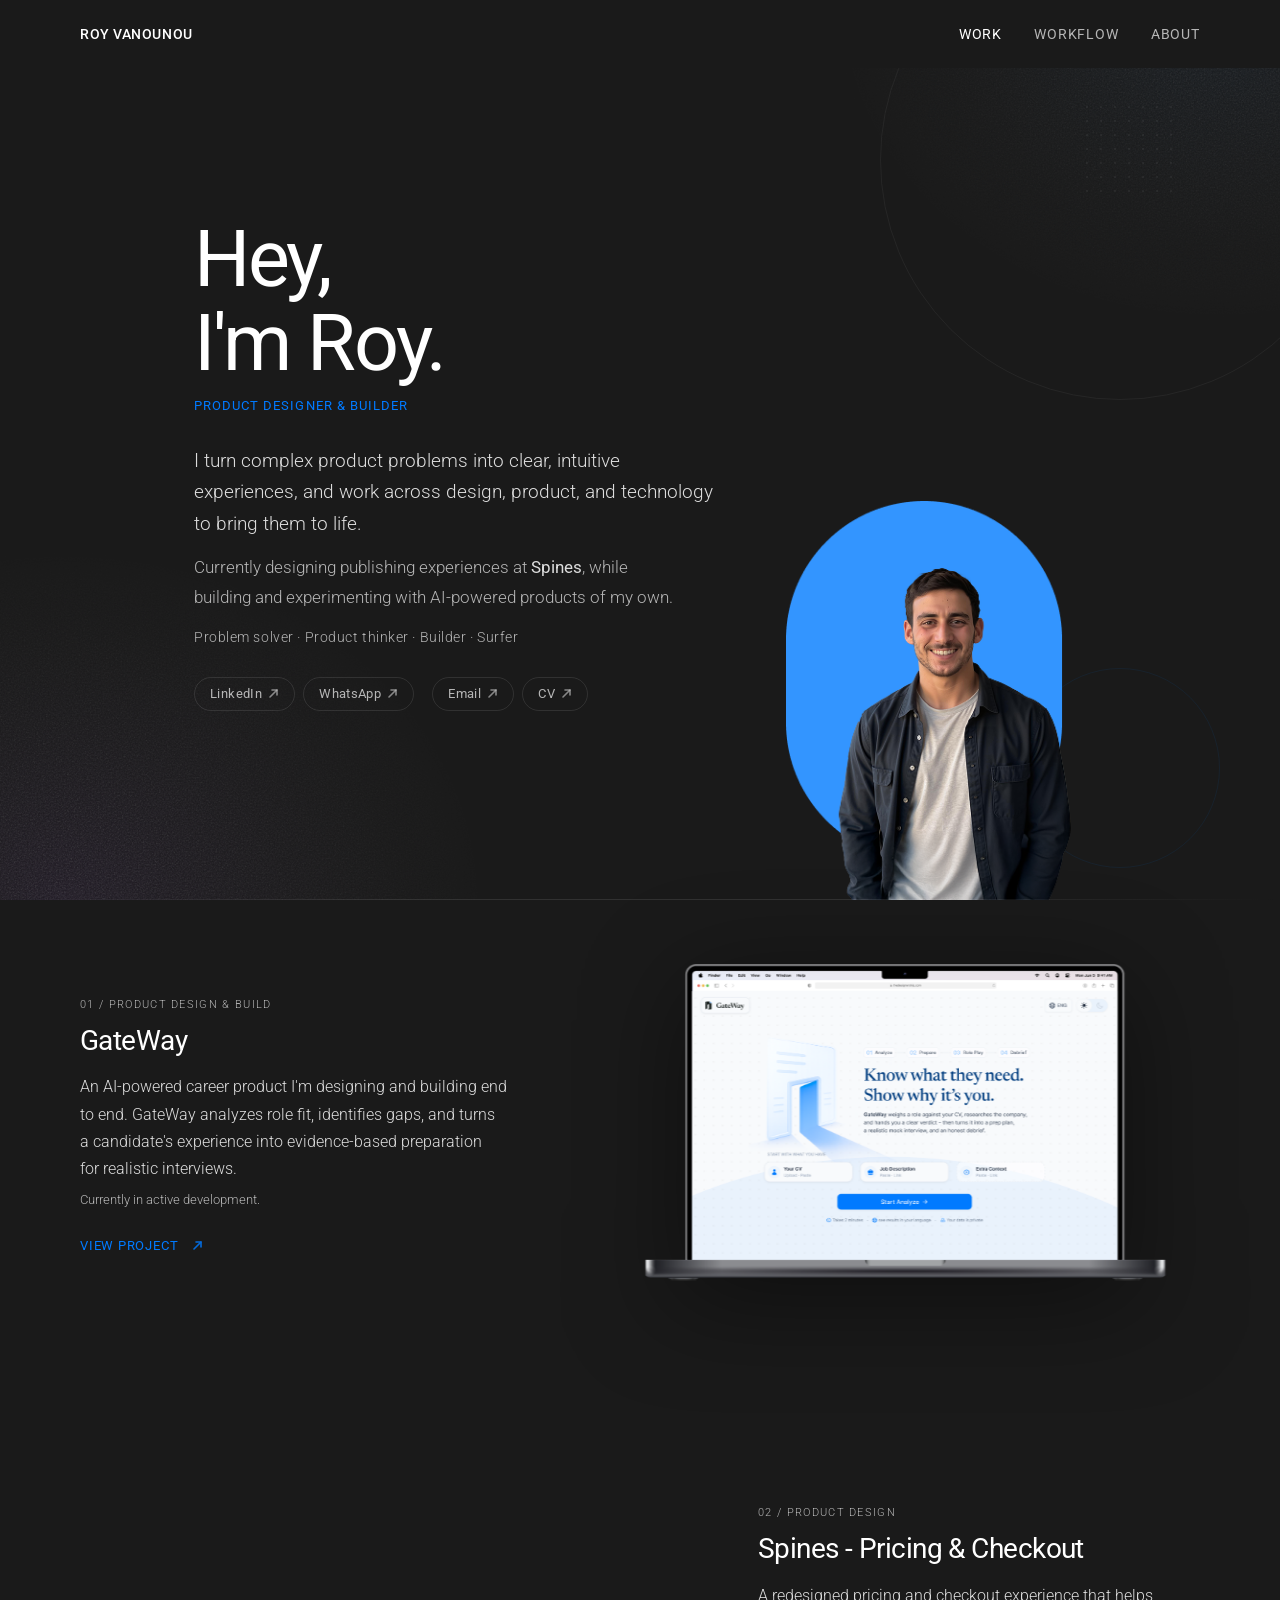
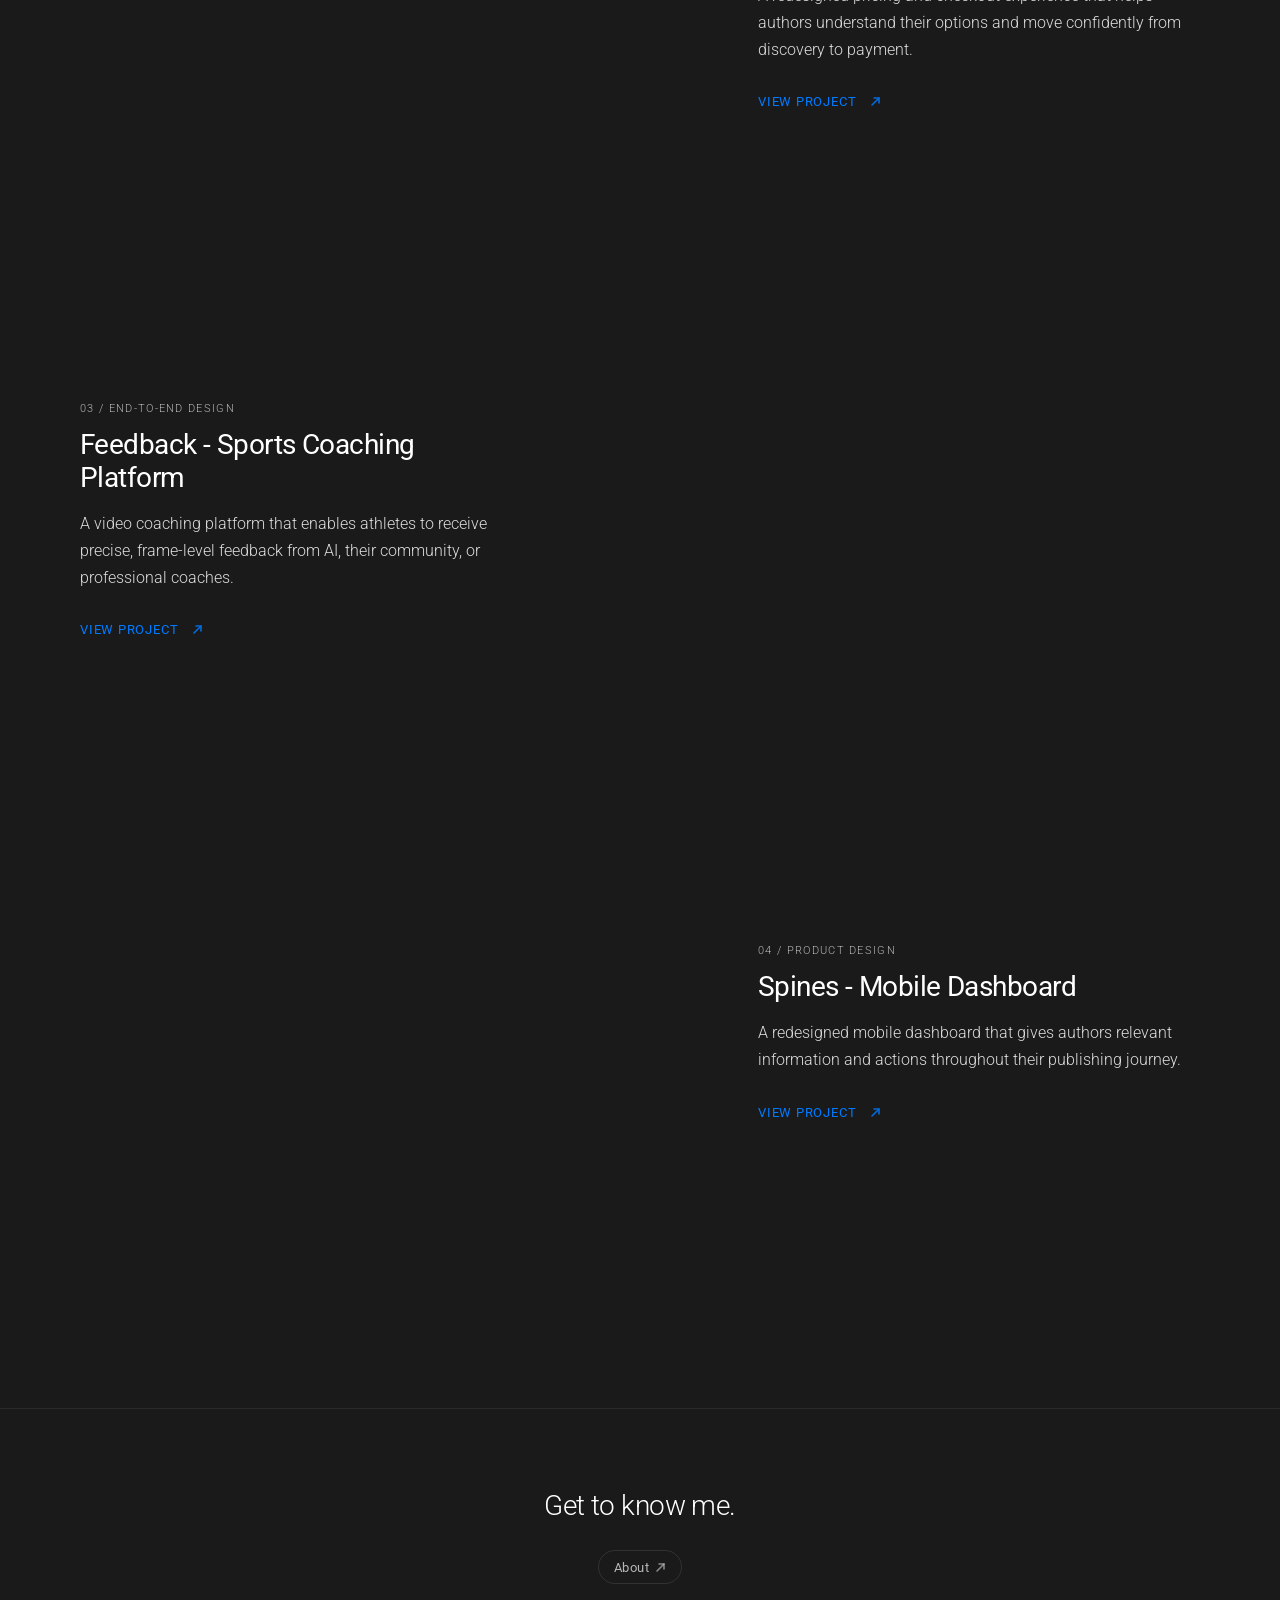
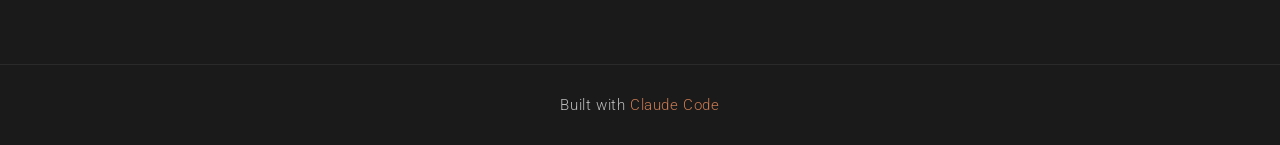
==== index.html @ 0fc59dbe "Add Workflow page, restructure portfolio, refine GateWay Workflow (new workflow.html): - AI-native s" ====
<!DOCTYPE html>
<html lang="en">
<head>
  <meta charset="UTF-8">
  <meta name="viewport" content="width=device-width, initial-scale=1.0">
  <title>Roy Vanounou | Product Designer &amp; Builder</title>
  <meta name="description" content="Product Designer and Builder working across design, product, and technology: turning complex product problems into clear experiences, and building AI-powered products end to end.">
  <!-- Open Graph -->
  <meta property="og:type"         content="website">
  <meta property="og:site_name"    content="Roy Vanounou">
  <meta property="og:title"        content="Roy Vanounou | Product Designer &amp; Builder">
  <meta property="og:description"  content="Product Designer and Builder working across design, product, and technology: turning complex product problems into clear experiences, and building AI-powered products end to end.">
  <meta property="og:url"          content="https://designeroy.com/">
  <meta property="og:image"        content="https://designeroy.com/assets/images/og-social.png">
  <meta property="og:image:width"  content="1200">
  <meta property="og:image:height" content="630">
  <!-- Twitter / X -->
  <meta name="twitter:card"        content="summary_large_image">
  <meta name="twitter:title"       content="Roy Vanounou | Product Designer &amp; Builder">
  <meta name="twitter:description" content="Product Designer and Builder working across design, product, and technology: turning complex product problems into clear experiences, and building AI-powered products end to end.">
  <meta name="twitter:image"       content="https://designeroy.com/assets/images/og-social.png">
  <link rel="icon" href="assets/favicon.svg" type="image/svg+xml">
  <link rel="preconnect" href="https://fonts.googleapis.com">
  <link rel="preconnect" href="https://fonts.gstatic.com" crossorigin>
  <link rel="stylesheet" href="https://fonts.googleapis.com/css2?family=Roboto:wght@300;400;500&display=swap">
  <link rel="stylesheet" href="style.css">
</head>
<body>

  <!-- grain filter -->
  <svg style="display:none" aria-hidden="true">
    <filter id="grain" x="0%" y="0%" width="100%" height="100%" color-interpolation-filters="sRGB">
      <feTurbulence type="fractalNoise" baseFrequency="0.62" numOctaves="4" stitchTiles="stitch" result="noise"/>
      <feColorMatrix type="saturate" values="0" in="noise" result="grayNoise"/>
      <feBlend in="SourceGraphic" in2="grayNoise" mode="overlay" result="blended"/>
      <feComposite in="blended" in2="SourceGraphic" operator="in"/>
    </filter>
  </svg>

  <header class="nav">
    <a href="index.html" class="nav-logo" data-bold="Roy Vanounou">Roy Vanounou</a>
    <nav>
      <a href="index.html" aria-current="page">Work</a>
      <a href="workflow.html">Workflow</a>
      <a href="about.html">About</a>
    </nav>
  </header>

  <main class="work-index">

    <div class="hero">
      <!-- abstract shapes — stay outside the grid, position: absolute -->
      <div class="shape shape-ring-1"></div>
      <div class="shape shape-ring-2"></div>
      <div class="shape shape-dot-grid"></div>

      <!-- Container: 2-column grid — text left, portrait right -->
      <div class="container">

        <!-- Left: text content -->
        <div class="hero-text">
          <h1 class="hero-name">Hey,<br>I'm Roy.</h1>
          <p class="hero-role">Product Designer &amp; Builder</p>
          <p class="hero-bio">
            I turn complex product problems into clear, intuitive experiences, and work across design, product, and technology to bring them to&nbsp;life.
          </p>
          <p class="hero-bio-sub">
            Currently designing publishing experiences at <strong>Spines</strong>, while building and experimenting with AI-powered products of my&nbsp;own.
          </p>
          <p class="hero-traits">Problem solver · Product thinker · Builder · Surfer</p>
          <div class="hero-actions">
            <a href="https://www.linkedin.com/in/roy-vanounou-467389329" target="_blank" rel="noopener noreferrer" class="hero-action-btn" data-type="linkedin">
              LinkedIn
              <svg width="11" height="11" viewBox="0 0 11 11" fill="none" stroke="currentColor" stroke-width="1.6" stroke-linecap="round" stroke-linejoin="round" aria-hidden="true"><path d="M2 9L9 2"/><path d="M4 2h5v5"/></svg>
            </a>
            <a href="https://wa.me/972548308128" target="_blank" rel="noopener noreferrer" class="hero-action-btn" data-type="whatsapp">
              WhatsApp
              <svg width="11" height="11" viewBox="0 0 11 11" fill="none" stroke="currentColor" stroke-width="1.6" stroke-linecap="round" stroke-linejoin="round" aria-hidden="true"><path d="M2 9L9 2"/><path d="M4 2h5v5"/></svg>
            </a>
            <a href="mailto:Roee299@gmail.com" class="hero-action-btn" data-type="email">
              Email
              <svg width="11" height="11" viewBox="0 0 11 11" fill="none" stroke="currentColor" stroke-width="1.6" stroke-linecap="round" stroke-linejoin="round" aria-hidden="true"><path d="M2 9L9 2"/><path d="M4 2h5v5"/></svg>
            </a>
            <a href="assets/CV/ROY-VANOUNOU-CV.pdf" target="_blank" rel="noopener noreferrer" class="hero-action-btn" data-type="cv">
              CV
              <svg width="11" height="11" viewBox="0 0 11 11" fill="none" stroke="currentColor" stroke-width="1.6" stroke-linecap="round" stroke-linejoin="round" aria-hidden="true"><path d="M2 9L9 2"/><path d="M4 2h5v5"/></svg>
            </a>
          </div>
        </div>

        <!-- Right: portrait — grounded to hero floor via align-self: end -->
        <div class="hero-photo">
          <img src="assets/images/roy.png" alt="Photo of Roy Vanounou, product designer" width="313" height="416" fetchpriority="high">
        </div>

      </div>
    </div>

    <!--
    ROLLBACK: previous homepage Work section (3-col card grid).
    Uncomment this block + the matching CSS in style.css to restore.

    <div class="work-grid">
      <a href="projects/pricing-checkout.html" class="project-card">
        <div class="project-thumb"><img src="assets/images/cover-pricing.png" alt="Spines Pricing & Checkout"></div>
        <div class="project-meta"><span class="project-name">Spines - Pricing &amp; Checkout</span><span class="project-tag">Product Design</span></div>
      </a>
      <a href="projects/mobile-dashboard.html" class="project-card">
        <div class="project-thumb"><img src="assets/images/cover-dashboard.png" alt="Spines Mobile Dashboard"></div>
        <div class="project-meta"><span class="project-name">Spines - Mobile Dashboard</span><span class="project-tag">Product Design</span></div>
      </a>
      <a href="projects/upgrade-flow.html" class="project-card">
        <div class="project-thumb"><img src="assets/images/cover-upgrade.png" alt="Spines Upgrade Experience"></div>
        <div class="project-meta"><span class="project-name">Spines - Upgrade Experience</span><span class="project-tag">Product Design</span></div>
      </a>
      <a href="projects/coaching-app.html" class="project-card">
        <div class="project-thumb"><img src="assets/images/cover-coaching.png" alt="Coaching App"></div>
        <div class="project-meta"><span class="project-name">Coaching App</span><span class="project-tag">End-to-end Design</span></div>
      </a>
    </div>
    -->

    <!-- ── WORK SECTION: editorial zigzag ── -->
    <section class="work-section">
      <div class="container">

        <!-- 01 · text left / mockup right -->
        <div class="work-item">
          <a href="projects/gateway.html" class="work-item-cover-link" aria-hidden="true" tabindex="-1"></a>
          <div class="work-item-text">
            <span class="work-item-meta">01 / Product Design &amp; Build</span>
            <h2 class="work-item-title">GateWay</h2>
            <p class="work-item-desc">An AI-powered career product I'm designing and building end to end. GateWay analyzes role fit, identifies gaps, and turns a candidate's experience into evidence-based preparation for realistic&nbsp;interviews.</p>
            <p class="work-item-status">Currently in active development.</p>
            <a href="projects/gateway.html" class="work-item-link">
              View project<span class="sr-only">: GateWay</span>
              <svg width="11" height="11" viewBox="0 0 11 11" fill="none" stroke="currentColor" stroke-width="1.6" stroke-linecap="round" stroke-linejoin="round" aria-hidden="true"><path d="M2 9L9 2"/><path d="M4 2h5v5"/></svg>
            </a>
          </div>
          <div class="work-item-mockup">
            <img src="assets/images/cover-gateway.png" alt="GateWay landing page shown on a MacBook" width="3152" height="1709" loading="lazy">
          </div>
        </div>

        <!-- 02 · mockup left / text right -->
        <div class="work-item work-item--reverse">
          <a href="projects/pricing-checkout.html" class="work-item-cover-link" aria-hidden="true" tabindex="-1"></a>
          <div class="work-item-text">
            <span class="work-item-meta">02 / Product Design</span>
            <h2 class="work-item-title">Spines - Pricing &amp; Checkout</h2>
            <p class="work-item-desc">A redesigned pricing and checkout experience that helps authors understand their options and move confidently from discovery to&nbsp;payment.</p>
            <a href="projects/pricing-checkout.html" class="work-item-link">
              View project<span class="sr-only">: Spines - Pricing &amp; Checkout</span>
              <svg width="11" height="11" viewBox="0 0 11 11" fill="none" stroke="currentColor" stroke-width="1.6" stroke-linecap="round" stroke-linejoin="round" aria-hidden="true"><path d="M2 9L9 2"/><path d="M4 2h5v5"/></svg>
            </a>
          </div>
          <div class="work-item-mockup">
            <img src="assets/images/cover-pricing.png" alt="Spines Pricing & Checkout" width="1557" height="1000" loading="lazy">
          </div>
        </div>

        <!-- 03 · text left / mockup right -->
        <div class="work-item">
          <a href="projects/coaching-app.html" class="work-item-cover-link" aria-hidden="true" tabindex="-1"></a>
          <div class="work-item-text">
            <span class="work-item-meta">03 / End-to-end Design</span>
            <h2 class="work-item-title">Feedback - Sports Coaching Platform</h2>
            <p class="work-item-desc">A video coaching platform that enables athletes to receive precise, frame-level feedback from AI, their community, or professional&nbsp;coaches.</p>
            <a href="projects/coaching-app.html" class="work-item-link">
              View project<span class="sr-only">: Feedback - Sports Coaching Platform</span>
              <svg width="11" height="11" viewBox="0 0 11 11" fill="none" stroke="currentColor" stroke-width="1.6" stroke-linecap="round" stroke-linejoin="round" aria-hidden="true"><path d="M2 9L9 2"/><path d="M4 2h5v5"/></svg>
            </a>
          </div>
          <div class="work-item-mockup">
            <img src="assets/images/cover-coaching.png" alt="Feedback - Sports Coaching Platform" width="1557" height="1000" loading="lazy">
          </div>
        </div>

        <!-- 04 · mockup left / text right -->
        <div class="work-item work-item--reverse">
          <a href="projects/mobile-dashboard.html" class="work-item-cover-link" aria-hidden="true" tabindex="-1"></a>
          <div class="work-item-text">
            <span class="work-item-meta">04 / Product Design</span>
            <h2 class="work-item-title">Spines - Mobile Dashboard</h2>
            <p class="work-item-desc">A redesigned mobile dashboard that gives authors relevant information and actions throughout their publishing&nbsp;journey.</p>
            <a href="projects/mobile-dashboard.html" class="work-item-link">
              View project<span class="sr-only">: Spines - Mobile Dashboard</span>
              <svg width="11" height="11" viewBox="0 0 11 11" fill="none" stroke="currentColor" stroke-width="1.6" stroke-linecap="round" stroke-linejoin="round" aria-hidden="true"><path d="M2 9L9 2"/><path d="M4 2h5v5"/></svg>
            </a>
          </div>
          <div class="work-item-mockup">
            <img src="assets/images/cover-dashboard.png" alt="Spines Mobile Dashboard" width="1557" height="1000" loading="lazy">
          </div>
        </div>

      </div>
    </section>

    <section class="about-cta">
      <h2 class="about-cta-heading">Get to know me.</h2>
      <a href="about.html" class="hero-action-btn">
        About
        <svg width="11" height="11" viewBox="0 0 11 11" fill="none" stroke="currentColor" stroke-width="1.6" stroke-linecap="round" stroke-linejoin="round" aria-hidden="true"><path d="M2 9L9 2"/><path d="M4 2h5v5"/></svg>
      </a>
    </section>

    <footer class="site-footer">
      <p>Built with <span class="footer-accent">Claude Code</span></p>
    </footer>

  </main>

  <!-- Scroll-linked animation: mockup opacity/translateX driven by distance from viewport center -->
  <script>
    (function () {
      // Reduced-motion: show all mockups at full opacity, skip animation entirely
      if (window.matchMedia('(prefers-reduced-motion: reduce)').matches) {
        document.querySelectorAll('.work-item-mockup').forEach(function (el) {
          el.style.opacity = '1';
          el.style.transform = 'none';
        });
        return;
      }

      // Cache DOM references once
      var items = [];
      document.querySelectorAll('.work-item').forEach(function (row) {
        var mockup = row.querySelector('.work-item-mockup');
        if (!mockup) return;
        var isReverse = row.classList.contains('work-item--reverse');
        // dir: +1 = mockup on right (slides right), -1 = mockup on left (slides left)
        items.push({ row: row, mockup: mockup, dir: isReverse ? -1 : 1 });
        // Start offscreen so nothing pops in before first rAF
        mockup.style.opacity = '0';
        mockup.style.transform = 'translateX(' + (isReverse ? -48 : 48) + 'px)';
      });

      if (!items.length) return;

      var MAX_OFFSET  = 48;    // px at full fade
      var ACTIVE_HALF = 0.22;  // fraction of vh — fully-visible zone half-width
      var FADE_WIDTH  = 0.32;  // fraction of vh — fade-out ramp beyond active zone

      function clamp(v, lo, hi) { return v < lo ? lo : v > hi ? hi : v; }

      var ticking = false;

      function update() {
        var vh      = window.innerHeight;
        var vcenter = window.scrollY + vh * 0.5;
        var active  = vh * ACTIVE_HALF;
        var ramp    = vh * FADE_WIDTH;

        for (var i = 0; i < items.length; i++) {
          var item = items[i];
          // getBoundingClientRect is read-only — no layout writes until style.* below
          var r        = item.row.getBoundingClientRect();
          var rowMid   = window.scrollY + r.top + r.height * 0.5;
          var dist     = Math.abs(vcenter - rowMid);

          var opacity, tx;
          if (dist <= active) {
            opacity = 1;
            tx      = 0;
          } else {
            var t   = clamp((dist - active) / ramp, 0, 1);
            opacity = 1 - t;
            tx      = item.dir * MAX_OFFSET * t;
          }

          item.mockup.style.opacity   = opacity;
          item.mockup.style.transform = tx === 0 ? 'none' : 'translateX(' + tx.toFixed(2) + 'px)';
        }

        ticking = false;
      }

      function onScroll() {
        if (!ticking) {
          requestAnimationFrame(update);
          ticking = true;
        }
      }

      // Run once immediately so mockups aren't invisible before any scroll
      update();
      window.addEventListener('scroll', onScroll, { passive: true });
    })();
  </script>
</body>
</html>
---- style.css ----
/* Google Fonts loaded via <link> in each page <head> — not here */

*, *::before, *::after { box-sizing: border-box; margin: 0; padding: 0; }

:root {
  --bg: #1a1a1a;
  --bg2: #222222;
  --border: #2a2a2a;
  --text: #ffffff;
  --text-body: rgba(255, 255, 255, 0.85); /* body / paragraph copy */
  --muted: rgba(255, 255, 255, 0.68);     /* metadata, labels, secondary */
  --accent: #007AFF;
  --font: 'Roboto', sans-serif;
}

html { font-size: 16px; scroll-behavior: smooth; }

body {
  background: var(--bg);
  color: var(--text);
  font-family: var(--font);
  font-weight: 300;
  -webkit-font-smoothing: antialiased;
}

a { color: inherit; text-decoration: none; }

/* ── PAGE CONTAINER ── */
.container {
  max-width: 1440px;
  margin: 0 auto;
  padding-left: 80px;
  padding-right: 80px;
}

/* ── NAV ── */
.nav {
  position: fixed;
  top: 0; left: 0; right: 0;
  z-index: 100;
  height: 68px;
  display: flex;
  align-items: center;
  justify-content: space-between;
  padding: 0 80px;
  background: var(--bg);
}

.nav-logo {
  display: inline-flex;
  align-items: center;
  font-size: 14px;
  font-weight: 500;
  letter-spacing: 0.04em;
  text-transform: uppercase;
  white-space: nowrap;
  color: var(--text);
  line-height: 1;
  transition: opacity 0.2s;
}

.nav-logo:hover { opacity: 0.75; }

.nav nav {
  display: flex;
  align-items: center;
  gap: 32px;
}

.nav nav a {
  display: inline-flex;
  align-items: center;
  line-height: 1;
  font-size: 14px;
  font-weight: 400;
  letter-spacing: 0.06em;
  text-transform: uppercase;
  color: rgba(255, 255, 255, 0.68);
  white-space: nowrap;
  transition: color 0.2s;
}

.nav nav a:hover { color: var(--text); }
.nav nav a[aria-current="page"] { color: var(--text); }

/* ── HERO ── */
.hero {
  min-height: 100vh;
  display: flex;
  flex-direction: column;
  position: relative;
  overflow: hidden;
}

.hero::before {
  content: '';
  position: absolute;
  inset: 0;
  background:
    radial-gradient(ellipse 55% 65% at 5% 100%, rgba(123, 47, 190, 0.26) 0%, transparent 60%),
    radial-gradient(ellipse 50% 60% at 95% 0%, rgba(0, 122, 255, 0.20) 0%, transparent 60%);
  filter: url(#grain) contrast(1.1);
  pointer-events: none;
  z-index: 0;
}

.hero::after {
  content: '';
  position: absolute;
  bottom: 0; left: 0; right: 0;
  height: 1px;
  background: linear-gradient(90deg, transparent 0%, rgba(255,255,255,0.1) 30%, rgba(255,255,255,0.1) 70%, transparent 100%);
  z-index: 2;
}

/* ── HERO INNER GRID (container acts as the 2-col grid) ── */
.hero > .container {
  flex: 1;
  display: grid;
  grid-template-columns: 1fr 300px;
  gap: 72px;
  padding-top: 88px;   /* clear fixed nav */
  align-items: stretch;
  position: relative;
  z-index: 1;
}

/* Left: all text content, vertically centered */
.hero-text {
  display: flex;
  flex-direction: column;
  justify-content: center;
  padding-bottom: 60px;
}

.hero-name {
  font-size: clamp(48px, 6.2vw, 84px);
  font-weight: 400;
  line-height: 1.05;
  letter-spacing: -0.03em;
  margin-bottom: 14px;
}

.hero-role {
  font-size: 13px;
  color: var(--accent);
  letter-spacing: 0.08em;
  text-transform: uppercase;
  font-weight: 400;
  margin-bottom: 32px;
}

/* Primary statement — strongest body text in the hero */
.hero-bio {
  font-size: clamp(16px, 1.5vw, 19px);
  color: var(--text-body);
  line-height: 1.65;
  font-weight: 300;
  margin-bottom: 14px;
  max-width: 520px;
  text-wrap: pretty;
}

/* Supporting context — lighter and smaller */
.hero-bio-sub {
  font-size: clamp(15px, 1.35vw, 17px);
  color: var(--muted);
  line-height: 1.75;
  font-weight: 300;
  margin-bottom: 16px;
  max-width: 480px;
  text-wrap: pretty;
}

.hero-bio-sub strong {
  color: var(--text-body);
  font-weight: 400;
}

.hero-traits {
  font-size: 14px;
  color: var(--muted);
  letter-spacing: 0.04em;
  margin-bottom: 32px;
}

/* ── HERO ACTION BUTTONS ── */
.hero-actions {
  display: flex;
  flex-direction: row;
  flex-wrap: wrap;
  gap: 8px;
}

.hero-action-btn {
  display: inline-flex;
  align-items: center;
  justify-content: center;
  gap: 6px;
  height: 34px;
  padding: 0 15px;
  border: 1px solid rgba(255, 255, 255, 0.10);
  border-radius: 999px;
  background: transparent;
  color: rgba(255, 255, 255, 0.68) !important;
  font-size: 13px;
  font-weight: 400;
  letter-spacing: 0.03em;
  line-height: 1;
  transition: border-color 0.2s, color 0.2s, background 0.2s;
  white-space: nowrap;
}

.hero-action-btn svg {
  width: 11px;
  height: 11px;
  display: block;
  flex-shrink: 0;
  opacity: 0.7;
}

.hero-action-btn:hover {
  border-color: rgba(255, 255, 255, 0.24);
  color: #ffffff !important;
  background: rgba(255, 255, 255, 0.04);
}
.hero-action-btn:hover svg { opacity: 1; }

/* Group gap — Email starts the second group */
.hero-action-btn[data-type="email"] { margin-left: 10px; }

/* Email + CV: quiet blue hover */
.hero-action-btn[data-type="email"]:hover,
.hero-action-btn[data-type="cv"]:hover {
  border-color: var(--accent);
  background: rgba(0, 122, 255, 0.10);
}

/* LinkedIn + WhatsApp: paper-slide fill on hover via ::before */
.hero-action-btn[data-type="linkedin"],
.hero-action-btn[data-type="whatsapp"] {
  position: relative;
  overflow: hidden;
  isolation: isolate; /* new stacking context so ::before stays behind text */
  transition: border-color 0.24s ease-out, color 0.2s ease-out;
}

.hero-action-btn[data-type="linkedin"] { --slide-color: #0A66C2; }
.hero-action-btn[data-type="whatsapp"] { --slide-color: #25D366; }

/* Fill layer — starts fully off-screen to the left */
.hero-action-btn[data-type="linkedin"]::before,
.hero-action-btn[data-type="whatsapp"]::before {
  content: '';
  position: absolute;
  inset: 0;
  background: var(--slide-color);
  border-radius: inherit;
  transform: translateX(-100%);
  transition: transform 0.26s ease-out;
  z-index: -1; /* behind text/icon within the isolated stacking context */
}

/* On hover: slide fill in, swap border + text colour */
.hero-action-btn[data-type="linkedin"]:hover,
.hero-action-btn[data-type="whatsapp"]:hover {
  border-color: var(--slide-color);
  color: #ffffff !important;
  background: transparent;
}
.hero-action-btn[data-type="linkedin"]:hover::before,
.hero-action-btn[data-type="whatsapp"]:hover::before {
  transform: translateX(0);
}

/* Right: portrait column — grounded to hero floor */
.hero-photo {
  align-self: end;
}

.hero-photo img {
  width: 100%;
  height: auto;
  display: block;
}

/* ── HERO SHAPES ── */
.shape {
  position: absolute;
  pointer-events: none;
  z-index: 0;
}

/* large faint ring — ambient background texture */
.shape-ring-1 {
  width: 480px;
  height: 480px;
  border-radius: 50%;
  border: 1px solid rgba(255, 255, 255, 0.05);
  top: -80px;
  right: -80px;
}

/* smaller ring — bottom right ambient */
.shape-ring-2 {
  width: 200px;
  height: 200px;
  border-radius: 50%;
  border: 1px solid rgba(0, 122, 255, 0.08);
  bottom: 32px;
  right: 60px;
}

/* dot grid — top right corner, very subtle */
.shape-dot-grid {
  width: 100px;
  height: 100px;
  top: 100px;
  right: 100px;
  background-image: radial-gradient(circle, rgba(255,255,255,0.12) 1px, transparent 1px);
  background-size: 14px 14px;
  opacity: 0.4;
}


@media (max-width: 900px) {
  .hero {
    min-height: 100vh;
    min-height: 100svh;
  }
  .hero > .container {
    display: flex;
    flex-direction: column;
    align-items: stretch;
    width: 100%;
    padding-top: 96px;
    padding-bottom: 0;
    gap: 0;
  }
  .hero-text {
    flex-shrink: 0;
    justify-content: flex-start;
    padding-bottom: 24px;
  }
  .hero-photo {
    display: flex;
    align-items: flex-end;
    justify-content: flex-end;
    align-self: stretch;
    flex: 1;
    min-height: 200px;
    overflow: hidden;
    padding-bottom: 20px;
  }
  .hero-photo img {
    width: min(55%, 270px);
    margin-right: 16px;
    height: auto;
    display: block;
  }
  .hero-actions { flex-direction: row; flex-wrap: wrap; }
}

/* Mobile portrait: smaller, flush to hero bottom divider */
@media (max-width: 600px) {
  .hero-photo {
    justify-content: flex-end;
    padding-bottom: 0;
  }
  .hero-photo img {
    width: 50%;
    margin-right: 4px;
  }
}

/* ── Ultra-wide breakpoints: restore balance between text + portrait ──
   width: 100% is required on .hero > .container because margin: 0 auto on a
   flex child disables cross-axis stretch, so max-width alone won't expand the
   grid — the container must be told to fill the flex parent first. */
@media (min-width: 1800px) {
  .container {
    max-width: 1680px;
  }
  .hero > .container {
    width: 100%;
    grid-template-columns: 1fr 360px;
    gap: 96px;
  }
}

@media (min-width: 1920px) {
  .container {
    max-width: 1760px;
  }
  .hero > .container {
    width: 100%;
    grid-template-columns: 1fr 420px;
    gap: 108px;
  }
  .hero-name {
    font-size: 96px;
  }
}

@media (min-width: 2560px) {
  .container {
    max-width: 2100px;
  }
  .hero > .container {
    width: 100%;
    grid-template-columns: 1fr 480px;
    gap: 120px;
  }
}

@media (min-width: 3200px) {
  .container {
    max-width: 2600px;
  }
  .hero > .container {
    width: 100%;
    grid-template-columns: 1fr 580px;
    gap: 140px;
  }
}

/* ── WORK INDEX ── */
.work-index {
  padding: 0;
}

/* ┌─────────────────────────────────────────────────────────────────
   │ ROLLBACK: previous homepage Work section (3-col card grid)
   │ Uncomment this block + the matching HTML in index.html to restore.
   └─────────────────────────────────────────────────────────────────
.work-grid {
  max-width: 1440px;
  margin: 0 auto;
  display: grid;
  grid-template-columns: repeat(3, 1fr);
  column-gap: 20px;
  row-gap: 20px;
  padding: 28px 80px 80px;
}
.project-card {
  display: block; cursor: pointer;
  border: 1px solid rgba(255,255,255,0.025);
  border-radius: 16px; padding: 10px 10px 14px;
  background: transparent; transition: border-color 220ms ease;
}
.project-card:hover { border-color: rgba(255,255,255,0.07); }
.project-thumb {
  width: 100%; aspect-ratio: 4/3;
  overflow: hidden; border-radius: 10px; position: relative;
}
.project-thumb img {
  width: 100%; height: 100%; object-fit: contain; display: block;
  vertical-align: bottom; filter: brightness(0.85) saturate(0.92);
  transition: filter 220ms ease;
}
.project-card:hover .project-thumb img { filter: brightness(1) saturate(1); }
.project-meta { padding: 14px 2px 4px; display: flex; align-items: baseline; justify-content: space-between; gap: 12px; }
.project-name { font-size: 15px; font-weight: 400; }
.project-tag { font-size: 12px; color: var(--muted); letter-spacing: 0.08em; text-transform: uppercase; white-space: nowrap; }
*/

/* ── WORK SECTION (editorial zigzag) ── */

/* ── WORKFLOW PAGE (workflow.html) ── */
.wf-header { padding-top: 148px; margin-bottom: 84px; }
.wf-header h1 {
  font-size: clamp(30px, 3.4vw, 44px);
  font-weight: 400;
  letter-spacing: -0.01em;
  line-height: 1.15;
  margin-bottom: 26px;
}
.ai-intro { max-width: 760px; }
.ai-intro p {
  font-size: 16px;
  line-height: 1.85;
  color: var(--text-body);
  font-weight: 300;
  text-wrap: pretty;
}
.ai-intro p + p { margin-top: 14px; }
.ai-key {
  max-width: 760px;
  margin: 30px 0 0;
  padding: 18px 22px;
  border-left: 2px solid var(--accent);
  background: rgba(0, 122, 255, 0.06);
  border-radius: 0 10px 10px 0;
  font-size: 16.5px;
  line-height: 1.75;
  color: var(--text);
}

/* two-column layout: sticky stage map + detail column */
.wf-layout {
  display: grid;
  grid-template-columns: 280px minmax(0, 1fr);
  gap: clamp(48px, 6vw, 110px);
  align-items: start;
  padding-bottom: 40px;
}
.wf-map { position: sticky; top: 100px; display: flex; flex-direction: column; }
.wf-map a {
  display: flex;
  align-items: baseline;
  gap: 14px;
  padding: 11px 18px;
  border-left: 1px solid var(--border);
  color: var(--muted);
  font-size: 14.5px;
  transition: color 0.2s, border-color 0.2s;
}
.wf-map a .wf-map-num {
  font-size: 11px;
  letter-spacing: 0.08em;
  color: rgba(255, 255, 255, 0.4);
  transition: color 0.2s;
}
.wf-map a:hover { color: var(--text); }
.wf-map a.active { color: var(--text); border-left-color: var(--accent); }
.wf-map a.active .wf-map-num { color: var(--accent); }

.wf-stage { padding-bottom: 64px; scroll-margin-top: 100px; }
.wf-stage:last-of-type { padding-bottom: 24px; }
.wf-stage-num {
  font-size: 12px;
  letter-spacing: 0.1em;
  text-transform: uppercase;
  color: var(--accent);
  margin-bottom: 10px;
}
.wf-stage h2 {
  font-size: 24px;
  font-weight: 400;
  letter-spacing: -0.01em;
  margin-bottom: 14px;
}
.wf-stage > p {
  font-size: 16px;
  line-height: 1.85;
  color: var(--text-body);
  font-weight: 300;
  max-width: 680px;
  text-wrap: pretty;
}
.wf-stage > p + p { margin-top: 12px; }
.wf-chips {
  display: flex;
  flex-wrap: wrap;
  gap: 8px;
  margin-top: 16px;
  max-width: 680px;
}
.wf-chips span {
  display: inline-flex;
  align-items: center;
  height: 36px;
  padding: 0 14px;
  border: 1px solid rgba(255, 255, 255, 0.16);
  border-radius: 999px;
  font-size: 13px;
  color: var(--muted);
}

/* Equip: internal capability sequence */
.ai-substeps {
  display: flex;
  flex-wrap: wrap;
  align-items: center;
  gap: 8px 10px;
  margin-top: 16px;
  max-width: 680px;
}
.ai-substeps span {
  display: inline-flex;
  align-items: center;
  height: 36px;
  padding: 0 14px;
  border: 1px solid rgba(255, 255, 255, 0.16);
  border-radius: 999px;
  font-size: 12px;
  letter-spacing: 0.05em;
  text-transform: uppercase;
  color: var(--muted);
  white-space: nowrap;
}
.ai-substeps .ai-arrow,
.ai-loop-chain .ai-arrow {
  border: none;
  padding: 0;
  height: auto;
  color: rgba(255, 255, 255, 0.38);
  font-size: 13px;
  letter-spacing: 0;
}

/* final branch: two finishing routes */
.ai-routes {
  display: grid;
  grid-template-columns: 1fr 1fr;
  gap: 16px;
  margin-top: 18px;
  max-width: 680px;
}
.ai-route {
  display: flex;
  flex-direction: column;
  border: 1px solid rgba(255, 255, 255, 0.18);
  border-radius: 12px;
  padding: 18px 20px;
  background: rgba(255, 255, 255, 0.02);
  transition: border-color 0.2s;
}
.ai-route:hover { border-color: rgba(255, 255, 255, 0.3); }
.ai-route h4 {
  font-size: 15.5px;
  font-weight: 400;
  color: var(--text);
  margin-bottom: 8px;
}
.ai-route p {
  font-size: 14px;
  line-height: 1.7;
  color: var(--text-body);
  font-weight: 300;
}
.ai-route p.ai-route-flow {
  margin-top: 12px;
  font-size: 11px;
  letter-spacing: 0.07em;
  text-transform: uppercase;
  color: var(--muted);
}
/* tool sits at the foot of each route so both align across equal-height cards */
/* Stage 06: each route's tool sits at the card foot (cap + tool), so both align */
.wf-route-tool {
  margin-top: auto;
  padding-top: 16px;
}
.wf-route-tool .wf-tool-cap { margin-bottom: 7px; }

/* both routes reconverge into the loop */
.ai-loop { margin-top: 22px; max-width: 680px; }
.ai-loop-chain {
  display: flex;
  flex-wrap: wrap;
  align-items: center;
  gap: 8px 10px;
}
.ai-loop-chain span:not(.ai-arrow) {
  display: inline-flex;
  align-items: center;
  height: 36px;
  padding: 0 16px;
  border: 1px solid rgba(0, 122, 255, 0.5);
  background: rgba(0, 122, 255, 0.07);
  border-radius: 999px;
  font-size: 13.5px;
  color: var(--text);
}
.ai-loop-chain .ai-arrow { color: rgba(0, 122, 255, 0.6); }
.ai-loop-note {
  margin-top: 14px;
  font-size: 14px;
  line-height: 1.7;
  color: var(--muted);
}

/* the map collapses to a sticky horizontal strip under the fixed nav */
/* tablet + mobile: single column, map leaves the left rail */
@media (max-width: 1100px) {
  .wf-layout { display: block; }
  .wf-stage { scroll-margin-top: 140px; }
}
/* tablet only: the map becomes a sticky horizontal strip */
@media (min-width: 641px) and (max-width: 1100px) {
  .wf-map {
    position: sticky;
    top: 68px;
    z-index: 20;
    flex-direction: row;
    overflow-x: auto;
    background: var(--bg);
    border-bottom: 1px solid var(--border);
    margin: 0 0 44px;
    padding: 6px 0;
    -webkit-overflow-scrolling: touch;
    scrollbar-width: none;
  }
  .wf-map::-webkit-scrollbar { display: none; }
  .wf-map a {
    border-left: none;
    border-bottom: 2px solid transparent;
    padding: 10px 12px;
    white-space: nowrap;
    flex: none;
    font-size: 13.5px;
  }
  .wf-map a.active { border-left-color: transparent; border-bottom-color: var(--accent); }
}
@media (max-width: 768px) {
  .wf-header { padding-top: 118px; margin-bottom: 48px; }
  .wf-map { top: 56px; }
}
@media (max-width: 640px) {
  /* mobile is linear: no persistent stage strip, just clear the fixed nav */
  .wf-map { display: none; }
  .wf-stage { scroll-margin-top: 80px; }
  .ai-key { font-size: 15.5px; }
  .wf-stage { padding-bottom: 52px; }
  .ai-routes { grid-template-columns: 1fr; }
  /* long capability chips may wrap to two lines on narrow screens */
  .ai-substeps span:not(.ai-arrow) {
    white-space: normal;
    height: auto;
    min-height: 36px;
    padding: 8px 14px;
    line-height: 1.45;
  }
}

/* ── Stage tools: quiet supporting metadata (always visible, low emphasis) ── */
.wf-tools {
  margin-top: 26px;
  padding-top: 20px;
  border-top: 1px solid var(--border);
  max-width: 680px;
}
.wf-tools-eyebrow {
  font-size: 10.5px;
  letter-spacing: 0.16em;
  text-transform: uppercase;
  color: rgba(255, 255, 255, 0.42);
  margin-bottom: 15px;
}
.wf-tool-group + .wf-tool-group { margin-top: 15px; }
.wf-tool-cap {
  font-size: 12px;
  color: var(--muted);
  margin-bottom: 8px;
}
.wf-tool-set { display: flex; flex-wrap: wrap; gap: 8px 20px; }
.wf-tool {
  display: flex;
  align-items: center;
  gap: 9px;
  font-size: 14px;
  color: var(--text-body);
  white-space: nowrap;
}
.wf-tool-set .wf-tool { display: inline-flex; }
.wf-tool + .wf-tool { margin-top: 9px; }
.wf-tool-set .wf-tool + .wf-tool { margin-top: 0; }
/* uniform 22px tile; app-style icons fill it edge to edge, brand glyphs sit centered
   at a matched optical size so the whole set reads as one weight */
.wf-tool-mark {
  flex-shrink: 0;
  width: 22px;
  height: 22px;
  display: inline-flex;
  align-items: center;
  justify-content: center;
  background: #1e1e1e; /* matches the plate baked into the exported icon set */
  border-radius: 6px;
  overflow: hidden;
}
/* app-style icons: inset 1px so their solid mass sits at the same optical weight
   as the centered brand glyphs (tile bg = icon plate = #1e1e1e, so the inset is seamless) */
.wf-tool-mark img { width: 20px; height: 20px; object-fit: contain; display: block; }
.wf-tool-mark svg { display: block; } /* optical size + aspect set per glyph in markup */

/* the collapse control exists for touch widths only; desktop always shows the body */
.wf-tools-toggle { display: none; }

/* wide desktop: tools sit in a narrow sidecar to the right of the stage content */
@media (min-width: 1360px) {
  .wf-stage {
    display: grid;
    grid-template-columns: minmax(0, 680px) 220px;
    column-gap: 44px;
    align-items: start;
  }
  .wf-stage > * { grid-column: 1; }
  .wf-stage > .wf-tools {
    grid-column: 2;
    grid-row: 1 / span 30;
    margin: 6px 0 0;
    padding: 0 0 0 20px;
    border-top: none;
    border-left: 1px solid var(--border);
    max-width: none;
  }
}

/* tablet and mobile: tools below the stage, collapsed behind a small control */
@media (max-width: 1100px) {
  .wf-tools-eyebrow { display: none; }
  .wf-tools { padding-top: 12px; }
  .wf-tools-toggle {
    display: inline-flex;
    align-items: center;
    gap: 7px;
    min-height: 44px;
    padding: 0;
    background: none;
    border: none;
    font-family: var(--font);
    font-size: 12px;
    letter-spacing: 0.08em;
    text-transform: uppercase;
    color: var(--muted);
    cursor: pointer;
    transition: color 0.2s;
  }
  .wf-tools-toggle:hover { color: var(--text); }
  .wf-tools-toggle:focus-visible { outline: 2px solid var(--accent); outline-offset: 3px; border-radius: 2px; }
  .wf-tools-toggle svg { transition: transform 0.2s; }
  .wf-tools.open .wf-tools-toggle svg { transform: rotate(180deg); }
  .wf-tools.open .wts-show { display: none; }
  .wf-tools:not(.open) .wts-hide { display: none; }
  .wf-tools-body { display: none; }
  .wf-tools.open .wf-tools-body { display: block; margin-top: 10px; }
}
@media (prefers-reduced-motion: reduce) {
  .wf-tools-toggle svg { transition: none; }
}

.work-section {
  padding-bottom: 120px;
}

.work-section-header {
  padding: 72px 0 56px;
}

.work-section-label {
  font-size: 11px;
  letter-spacing: 0.14em;
  text-transform: uppercase;
  color: var(--muted);
}

/* Project row — default: text left (0.85fr), mockup right (1.15fr) */
.work-item {
  display: grid;
  grid-template-columns: 0.85fr 1.15fr;
  grid-template-areas: "text mockup";
  gap: 80px;
  align-items: center;
  padding: 64px 0;
  position: relative; /* anchor for the stretched ::after block-link */
  cursor: pointer;
}

/* Reverse row: mockup left (1.15fr), text right (0.85fr) */
.work-item--reverse {
  grid-template-columns: 1.15fr 0.85fr;
  grid-template-areas: "mockup text";
}

.work-item-text  { grid-area: text; position: relative; z-index: 3; }
.work-item-mockup { grid-area: mockup; }

/* Metadata + numbering */
.work-item-meta {
  display: block;
  font-size: 11px;
  letter-spacing: 0.12em;
  text-transform: uppercase;
  color: var(--muted);
  margin-bottom: 14px;
}

/* Title */
.work-item-title {
  font-size: clamp(20px, 2.2vw, 28px);
  font-weight: 400;
  letter-spacing: -0.02em;
  line-height: 1.15;
  color: var(--text);
  margin-bottom: 16px;
  transition: color 0.2s;
}

/* Description */
.work-item-desc {
  font-size: 16px;
  line-height: 1.7;
  color: var(--text-body);
  font-weight: 300;
  max-width: 460px;
  margin-bottom: 28px;
  text-wrap: pretty;
}

/* Secondary status line under a work-item description ("Currently in active development.") */
.work-item-desc:has(+ .work-item-status) { margin-bottom: 10px; }
.work-item-status {
  font-size: 13px;
  color: var(--muted);
  margin-bottom: 28px;
}

/* Full-row cover link — sits behind text column (z: 3), above the mockup.
   z-index: 2 ensures it's above the JS-animated mockup which may form a stacking context.
   Handles clicks on the image area and row background. aria-hidden/tabindex=-1 in HTML. */
.work-item-cover-link {
  position: absolute;
  inset: 0;
  z-index: 2;
}

/* View project link */
.work-item-link {
  display: inline-flex;
  align-items: center;
  gap: 7px;
  font-size: 13px;
  font-weight: 400;
  letter-spacing: 0.06em;
  text-transform: uppercase;
  color: var(--accent);
  transition: color 0.2s;
  /* Stretch to cover the entire .work-item row — block-link pattern */
  position: static; /* do not position this element itself */
}

/* Invisible overlay that makes the whole row clickable */
.work-item-link::after {
  content: '';
  position: absolute;
  inset: 0;
}

.work-item-link svg {
  width: 11px;
  height: 11px;
  display: block;
  flex-shrink: 0;
  opacity: 0.85;
  transition: opacity 0.2s, transform 0.2s;
  position: relative; /* sit above the ::after overlay */
}

/* Focus ring on the overlay (keyboard navigation) */
.work-item-link:focus { outline: none; }
.work-item-link:focus-visible::after {
  box-shadow: inset 0 0 0 2px var(--accent);
  border-radius: 2px;
}

/* Row-level hover — all elements respond together */
.work-item:hover .work-item-title {
  color: rgba(255, 255, 255, 0.95);
}
.work-item:hover .work-item-link {
  color: #3d9bff; /* slightly brighter than --accent */
}
.work-item:hover .work-item-link svg {
  opacity: 1;
  transform: translateX(2px);
}
.work-item:hover .work-item-mockup img {
  filter: drop-shadow(0 20px 52px rgba(0, 0, 0, 0.45)) brightness(1.06);
}

/* Mockup: PNG floats freely — scroll-linked animation driven entirely by JS */
.work-item-mockup {
  display: flex;
  align-items: center;
  will-change: opacity, transform;
  /* No CSS transition here — JS rAF loop handles all animation */
}

.work-item-mockup img {
  width: 100%;
  height: auto;
  display: block;
  filter: drop-shadow(0 20px 52px rgba(0, 0, 0, 0.45));
  transition: filter 0.3s ease;
}

/* prefers-reduced-motion: JS also bails early, but belt-and-suspenders */
@media (prefers-reduced-motion: reduce) {
  .work-item-mockup {
    opacity: 1 !important;
    transform: none !important;
  }
}

/* Mobile: stack vertically, mockup on top, no scroll animation */
@media (max-width: 900px) {
  .work-item,
  .work-item--reverse {
    grid-template-columns: 1fr;
    grid-template-areas: "mockup" "text"; /* image always above text on mobile */
    gap: 20px;
    padding: 48px 0;
    border-bottom: 1px solid rgba(255, 255, 255, 0.06);
  }
  .work-item:last-child { border-bottom: none; }
  .work-item-mockup {
    opacity: 1 !important;
    transform: none !important;
  }
  .work-item-desc { max-width: 100%; }
}

@media (max-width: 768px) {
  .work-section { padding-bottom: 60px; }
  .work-section-header { padding: 48px 0 32px; }
  .work-item,
  .work-item--reverse { padding: 36px 0; gap: 16px; }

  /* Match work section container padding to hero mobile padding */
  .work-section .container,
  .workflow-page .container {
    padding-left: 24px;
    padding-right: 24px;
  }
}

/* ── PROJECT PAGE ── */
.project-page {
  max-width: 1280px;
  margin: 0 auto;
  padding: 140px 60px 120px;
}

/* keep prose readable at any width */
.project-header,
.project-header .brief,
.content-section {
  max-width: 760px;
}

.back-link {
  display: inline-flex;
  align-items: center;
  gap: 10px;
  font-size: 14px;
  color: var(--muted);
  letter-spacing: 0.06em;
  text-transform: uppercase;
  margin-bottom: 80px;
  transition: color 0.2s;
}

.back-link:hover { color: var(--text); }
.back-link::before { content: '←'; font-size: 14px; }

.project-header {
  margin-bottom: 72px;
  padding-bottom: 56px;
  border-bottom: 1px solid var(--border);
}

.project-header h1 {
  font-size: clamp(36px, 5vw, 58px);
  font-weight: 300;
  line-height: 1.1;
  letter-spacing: -0.02em;
  margin-bottom: 36px;
}

.project-attrs {
  display: flex;
  gap: 56px;
  flex-wrap: wrap;
  margin-bottom: 36px;
  list-style: none;
}

.project-attr dt {
  display: block;
  font-size: 14px;
  color: var(--muted);
  letter-spacing: 0.1em;
  text-transform: uppercase;
  margin-bottom: 6px;
}

.project-attr dd {
  font-size: 14px;
  font-weight: 400;
}

.brief {
  font-size: 18px;
  line-height: 1.75;
  color: var(--text-body);
  font-weight: 300;
  max-width: 720px;
  text-wrap: pretty;
}

/* ── CONTENT SECTIONS ── */
.content-section {
  margin-bottom: 72px;
}

.section-label {
  font-size: 14px;
  letter-spacing: 0.1em;
  text-transform: uppercase;
  color: var(--accent);
  margin-bottom: 14px;
}

/* Standalone section headings (The Approach, The Split, Outcome, Why Async…)
   Only applies when there is no h2 in the section — eyebrow labels above h2 stay blue */
.content-section:not(:has(h2)) .section-label {
  color: rgba(255, 255, 255, 0.90);
  font-weight: 500;
}

.content-section h2 {
  font-size: 24px;
  font-weight: 400;
  letter-spacing: -0.01em;
  margin-bottom: 14px;
  line-height: 1.3;
}

.content-section p {
  font-size: 16px;
  line-height: 1.85;
  color: var(--text-body);
  max-width: 680px;
  text-wrap: pretty;
}

.content-section p + p { margin-top: 14px; }

.feature-list {
  list-style: none;
  margin-top: 18px;
  display: flex;
  flex-direction: column;
  gap: 9px;
}

.feature-list li {
  font-size: 16px;
  color: var(--text-body);
  padding-left: 22px;
  position: relative;
  line-height: 1.7;
}

.feature-list li::before {
  content: '→';
  position: absolute;
  left: 0;
  color: var(--accent);
}

hr.divider {
  border: none;
  border-top: 1px solid var(--border);
  margin: 56px 0;
}

/* ── SCREEN MOCKUP ── */
.screen-showcase {
  position: relative;
}

.screen-showcase::after {
  content: '';
  position: absolute;
  bottom: -24px;
  left: 10%;
  right: 10%;
  height: 48px;
  background: rgba(255, 255, 255, 0.04);
  filter: blur(24px);
  border-radius: 50%;
  pointer-events: none;
  z-index: 0;
}

.screen-mockup {
  border-radius: 10px;
  overflow: hidden;
  position: relative;
  z-index: 1;
  box-shadow:
    0 2px 8px rgba(0, 0, 0, 0.25),
    0 12px 32px rgba(0, 0, 0, 0.35),
    0 32px 64px rgba(0, 0, 0, 0.2);
}

.screen-mockup img {
  width: 100%;
  height: auto;
  display: block;
}

/* ── CASE STUDY SPLIT LAYOUT ── */
.case-split {
  display: grid;
  grid-template-columns: 2fr 3fr;
  gap: clamp(48px, 5vw, 96px);
  align-items: center;
  margin-bottom: 80px;
}

.case-split.reverse { direction: rtl; }
.case-split.reverse > * { direction: ltr; }

.case-split__text .section-label { margin-bottom: 12px; }
.case-split__text h2 {
  font-size: 22px;
  font-weight: 400;
  letter-spacing: -0.01em;
  margin-bottom: 14px;
  line-height: 1.3;
}
.case-split__text p {
  font-size: 16px;
  line-height: 1.85;
  color: var(--text-body);
  text-wrap: pretty;
}
.case-split__text p + p { margin-top: 12px; }
.case-split__text .feature-list { margin-top: 16px; }

@media (max-width: 900px) {
  .case-split { grid-template-columns: 1fr; gap: 36px; }
  .case-split.reverse { direction: ltr; }
}

/* ── PROJECT NAVIGATION ── */
.project-nav {
  display: flex;
  align-items: flex-start;
  justify-content: space-between;
  padding: 40px 0;
  border-top: 1px solid var(--border);
  margin-top: 80px;
  gap: 24px;
}

.project-nav__item {
  display: flex;
  align-items: center;
  gap: 18px;
  transition: opacity 0.2s;
  max-width: 46%;
  color: var(--text);
}

.project-nav__item:hover { opacity: 0.5; }

.project-nav__item--next {
  margin-left: auto;
  text-align: right;
}

.project-nav .np-label {
  font-size: 11px;
  color: var(--muted);
  letter-spacing: 0.1em;
  text-transform: uppercase;
  margin-bottom: 7px;
}

.project-nav .np-title {
  font-size: 20px;
  font-weight: 300;
  letter-spacing: -0.01em;
}

.project-nav .np-arrow {
  flex-shrink: 0;
  color: var(--muted);
  display: flex;
  align-items: center;
}

/* ── RESPONSIVE ── */
@media (max-width: 768px) {
  .nav { height: 56px; padding: 0 24px; }
  .nav nav { gap: 18px; }

  .work-index { padding: 0; }
  /* .work-grid { grid-template-columns: 1fr 1fr; column-gap: 12px; row-gap: 16px; padding: 24px 24px 60px; } — rollback */

  .hero > .container { padding-left: 24px; padding-right: 24px; }

  /* Nav links: expand tap area to 44px without changing visual appearance */
  .nav nav a { padding: 15px 0; }

  /* Hero CTA buttons: 44px tap target; 2×2 grid applied via narrower breakpoint below */
  .hero-actions { gap: 8px; }
  .hero-action-btn { height: 44px; }
  .hero-action-btn[data-type="email"] { margin-left: 0; }

  /* .project-meta { padding: 12px 0 20px; } — rollback */

  .project-page { padding: 100px 24px 80px; max-width: 100%; }
  .project-header h1 { font-size: 32px; }
  .project-attrs { gap: 28px; }
  .brief { font-size: 16px; }

  .work-item-meta { display: none; }

  .project-nav { flex-direction: column; gap: 0; margin-top: 60px; }
  .project-nav__item { max-width: 100%; width: 100%; padding: 20px 0; }
  .project-nav__item + .project-nav__item { border-top: 1px solid var(--border); }
  .project-nav__item--next { margin-left: 0; justify-content: flex-end; }
  .project-nav .np-title { font-size: 18px; }
}

/* ── LIGHTBOX (zoom & pan) ── */
.lightbox-overlay {
  display: none;
  position: fixed;
  inset: 0;
  z-index: 999;
  background: rgba(0, 0, 0, 0.88);
}
.lightbox-overlay.is-open {
  display: block;
}
.lightbox-viewport {
  position: absolute;
  inset: 0;
  display: flex;
  align-items: center;
  justify-content: center;
  overflow: hidden;
  touch-action: none;
  cursor: zoom-out;
}
.lightbox-overlay img {
  max-width: 90vw;
  max-height: calc(100vh - 168px);
  border-radius: 8px;
  object-fit: contain;
  box-shadow: 0 8px 48px rgba(0, 0, 0, 0.6);
  cursor: default;
  user-select: none;
  -webkit-user-drag: none;
  transform-origin: center center;
}
.lightbox-overlay img.is-anim { transition: transform 0.18s ease; }
.lightbox-viewport.is-zoomed img { cursor: grab; }
.lightbox-viewport.is-panning img { cursor: grabbing; }
.lightbox-viewport.is-loading img { opacity: 0; }
.lightbox-viewport.is-loading::after {
  content: '';
  position: absolute;
  width: 28px;
  height: 28px;
  border-radius: 50%;
  border: 2px solid rgba(255, 255, 255, 0.25);
  border-top-color: rgba(255, 255, 255, 0.9);
  animation: lightbox-spin 0.8s linear infinite;
}
@keyframes lightbox-spin { to { transform: rotate(360deg); } }
.lightbox-error {
  font-size: 14px;
  color: var(--muted);
}
.lightbox-close {
  position: fixed;
  top: 24px;
  right: 28px;
  width: 36px;
  height: 36px;
  border: 1px solid rgba(190, 205, 230, 0.14);
  background: rgba(28, 28, 28, 0.92);
  border-radius: 50%;
  color: #fff;
  font-size: 18px;
  line-height: 1;
  cursor: pointer;
  display: flex;
  align-items: center;
  justify-content: center;
  transition: background 0.15s;
  z-index: 2;
}
.lightbox-close:hover { background: rgba(60, 60, 60, 0.92); }

/* Zoom control bar */
.lightbox-zoombar {
  position: fixed;
  bottom: calc(20px + env(safe-area-inset-bottom, 0px));
  left: 50%;
  transform: translateX(-50%);
  display: flex;
  align-items: center;
  gap: 6px;
  padding: 6px 12px;
  max-width: calc(100vw - 24px);
  background: rgba(28, 28, 28, 0.92);
  border: 1px solid rgba(190, 205, 230, 0.14);
  border-radius: 999px;
  box-shadow: 0 4px 24px rgba(0, 0, 0, 0.45);
  z-index: 2;
}
.lightbox-zoombtn {
  width: 36px;
  height: 36px;
  flex-shrink: 0;
  border: none;
  border-radius: 50%;
  background: transparent;
  color: rgba(255, 255, 255, 0.82);
  font-size: 17px;
  font-family: var(--font);
  line-height: 1;
  cursor: pointer;
  display: flex;
  align-items: center;
  justify-content: center;
  transition: background 0.15s, color 0.15s;
}
.lightbox-zoombtn:hover:not(:disabled) { background: rgba(255, 255, 255, 0.10); color: #fff; }
.lightbox-zoombtn:active:not(:disabled) { background: rgba(255, 255, 255, 0.16); }
.lightbox-zoombtn:disabled { opacity: 0.35; cursor: default; }
.lightbox-fit {
  height: 36px;
  flex-shrink: 0;
  padding: 0 14px;
  border: none;
  border-radius: 999px;
  background: transparent;
  color: var(--muted);
  font-family: var(--font);
  font-size: 12px;
  letter-spacing: 0.06em;
  text-transform: uppercase;
  cursor: pointer;
  transition: background 0.15s, color 0.15s;
}
.lightbox-fit:hover { background: rgba(255, 255, 255, 0.10); color: #fff; }
.lightbox-percent {
  min-width: 44px;
  text-align: center;
  font-size: 12px;
  color: var(--muted);
  font-variant-numeric: tabular-nums;
}
.lightbox-slider {
  -webkit-appearance: none;
  appearance: none;
  width: 120px;
  height: 36px;
  background: transparent;
  cursor: pointer;
}
.lightbox-slider::-webkit-slider-runnable-track {
  height: 3px;
  border-radius: 2px;
  background: rgba(255, 255, 255, 0.18);
}
.lightbox-slider::-webkit-slider-thumb {
  -webkit-appearance: none;
  width: 14px;
  height: 14px;
  margin-top: -5.5px;
  border-radius: 50%;
  background: rgba(255, 255, 255, 0.9);
  transition: background 0.15s;
}
.lightbox-slider:hover::-webkit-slider-thumb { background: #fff; }
.lightbox-slider::-moz-range-track {
  height: 3px;
  border-radius: 2px;
  background: rgba(255, 255, 255, 0.18);
}
.lightbox-slider::-moz-range-thumb {
  width: 14px;
  height: 14px;
  border: none;
  border-radius: 50%;
  background: rgba(255, 255, 255, 0.9);
}

/* Focus visibility (keyboard) */
.lightbox-close:focus-visible,
.lightbox-zoombtn:focus-visible,
.lightbox-fit:focus-visible,
.lightbox-slider:focus-visible {
  outline: 2px solid var(--accent);
  outline-offset: 2px;
}
[data-lightbox] { cursor: zoom-in; }
[data-lightbox]:focus-visible {
  outline: 2px solid var(--accent);
  outline-offset: 3px;
}

/* Comfortable touch targets on coarse pointers */
@media (pointer: coarse) {
  .lightbox-zoombar { gap: 8px; }
  .lightbox-zoombtn { width: 44px; height: 44px; }
  .lightbox-fit { height: 44px; }
  .lightbox-slider { width: 96px; height: 44px; }
  .lightbox-slider::-webkit-slider-thumb { width: 16px; height: 16px; margin-top: -6.5px; }
  .lightbox-slider::-moz-range-thumb { width: 16px; height: 16px; }
}

@media (prefers-reduced-motion: reduce) {
  .lightbox-overlay img.is-anim { transition: none; }
  .lightbox-viewport.is-loading::after { animation: none; }
}

/* ── ABOUT CTA ── */
.about-cta {
  padding: 80px;
  text-align: center;
  border-top: 1px solid var(--border);
}
.about-cta-heading {
  font-size: clamp(20px, 2.4vw, 28px);
  font-weight: 300;
  letter-spacing: -0.02em;
  color: var(--text);
  margin-bottom: 28px;
}
@media (max-width: 600px) {
  .about-cta { padding: 48px 24px; }
}

/* ── SITE FOOTER ── */
.site-footer {
  padding: 28px 80px;
  border-top: 1px solid var(--border);
  text-align: center;
}
.site-footer p {
  font-size: 15px;
  color: rgba(255, 255, 255, 0.70);
  letter-spacing: 0.04em;
  line-height: 1.6;
}
.footer-accent {
  color: #C97A52;
}
@media (max-width: 768px) {
  .site-footer { padding: 24px; }
}

/* Small mobile: 2×2 grid for hero CTA buttons — prevents CV stranding on its own row */
@media (max-width: 480px) {
  .hero-actions {
    display: grid;
    grid-template-columns: 1fr 1fr;
    gap: 8px;
  }

  /* Three-item nav: tighten so logo + Work · My Workflow · About fit one row */
  .nav { padding: 0 20px; }
  .nav nav { gap: 15px; }
  .nav nav a { font-size: 13px; letter-spacing: 0.02em; }
  .nav-logo { font-size: 13px; letter-spacing: 0.02em; }
}

/* ── ACCESSIBILITY UTILITIES ── */
.sr-only {
  position: absolute;
  width: 1px;
  height: 1px;
  padding: 0;
  margin: -1px;
  overflow: hidden;
  clip: rect(0, 0, 0, 0);
  white-space: nowrap;
  border: 0;
}
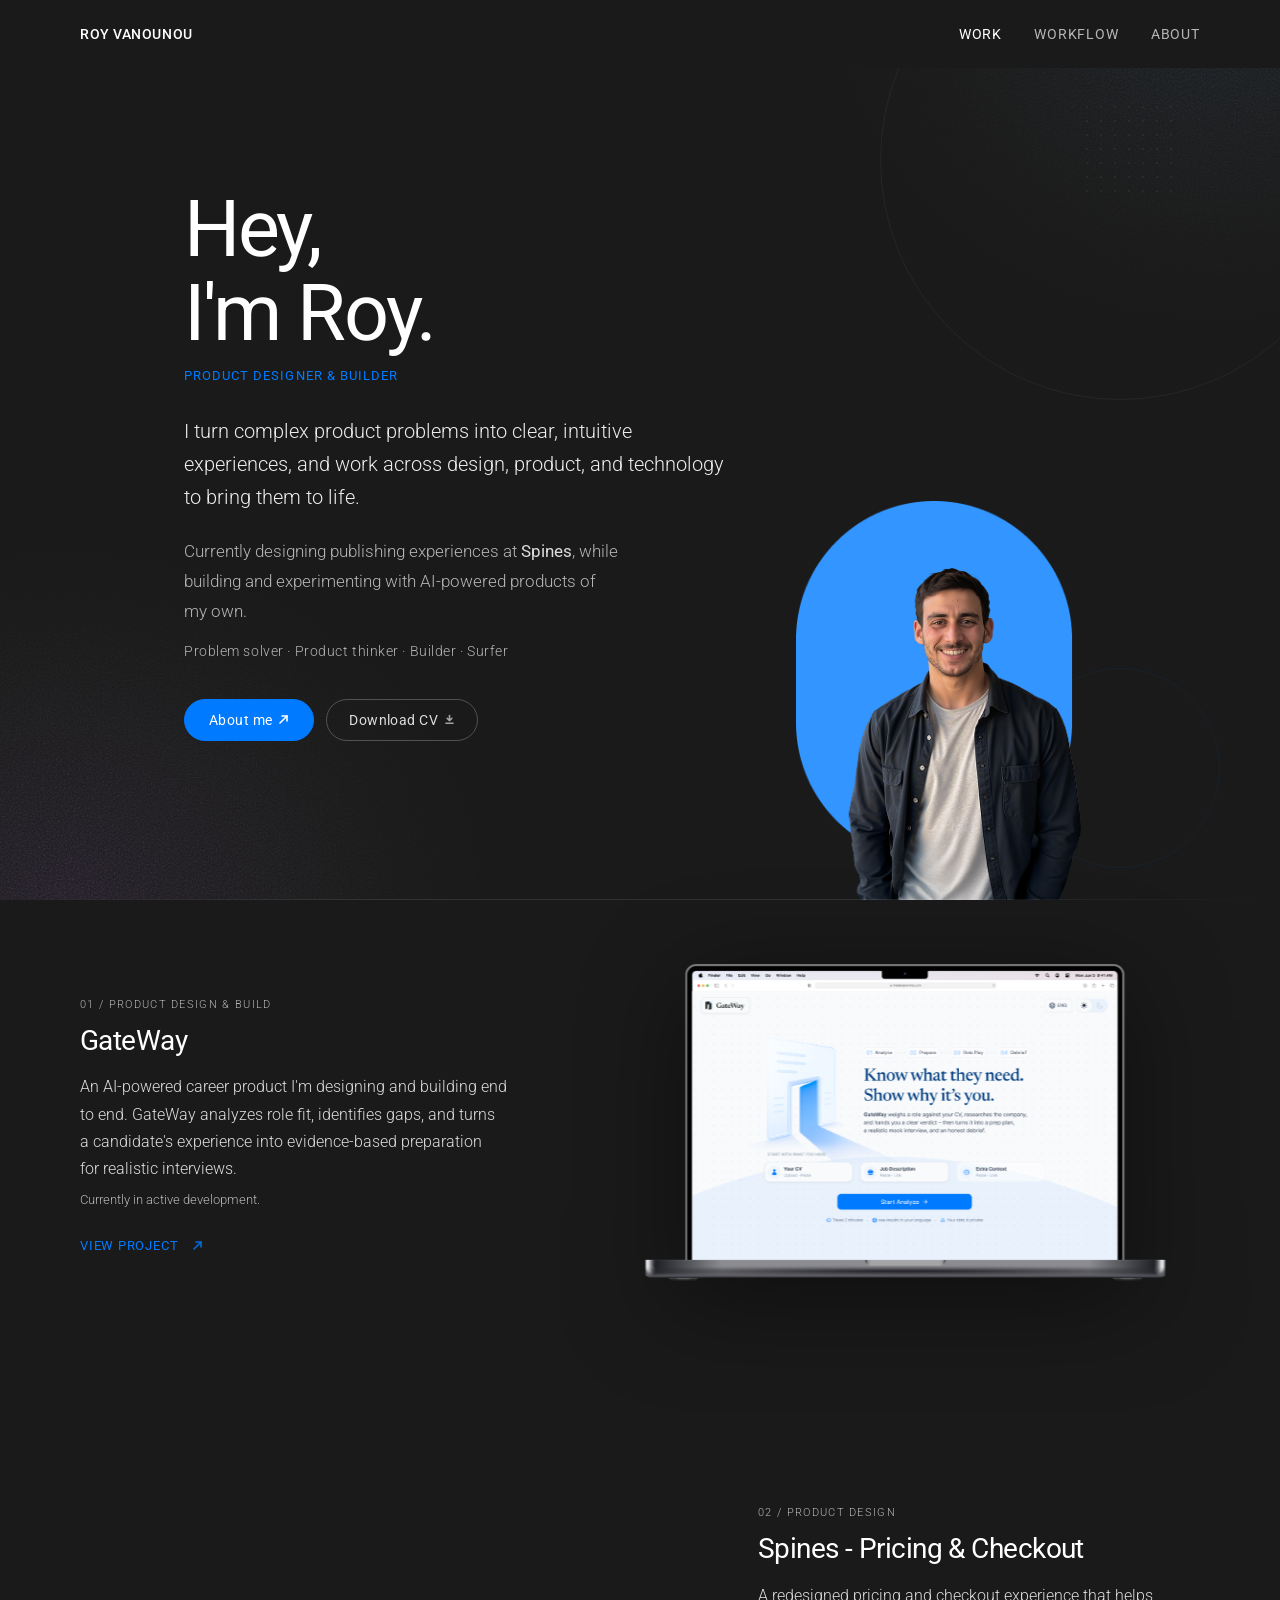
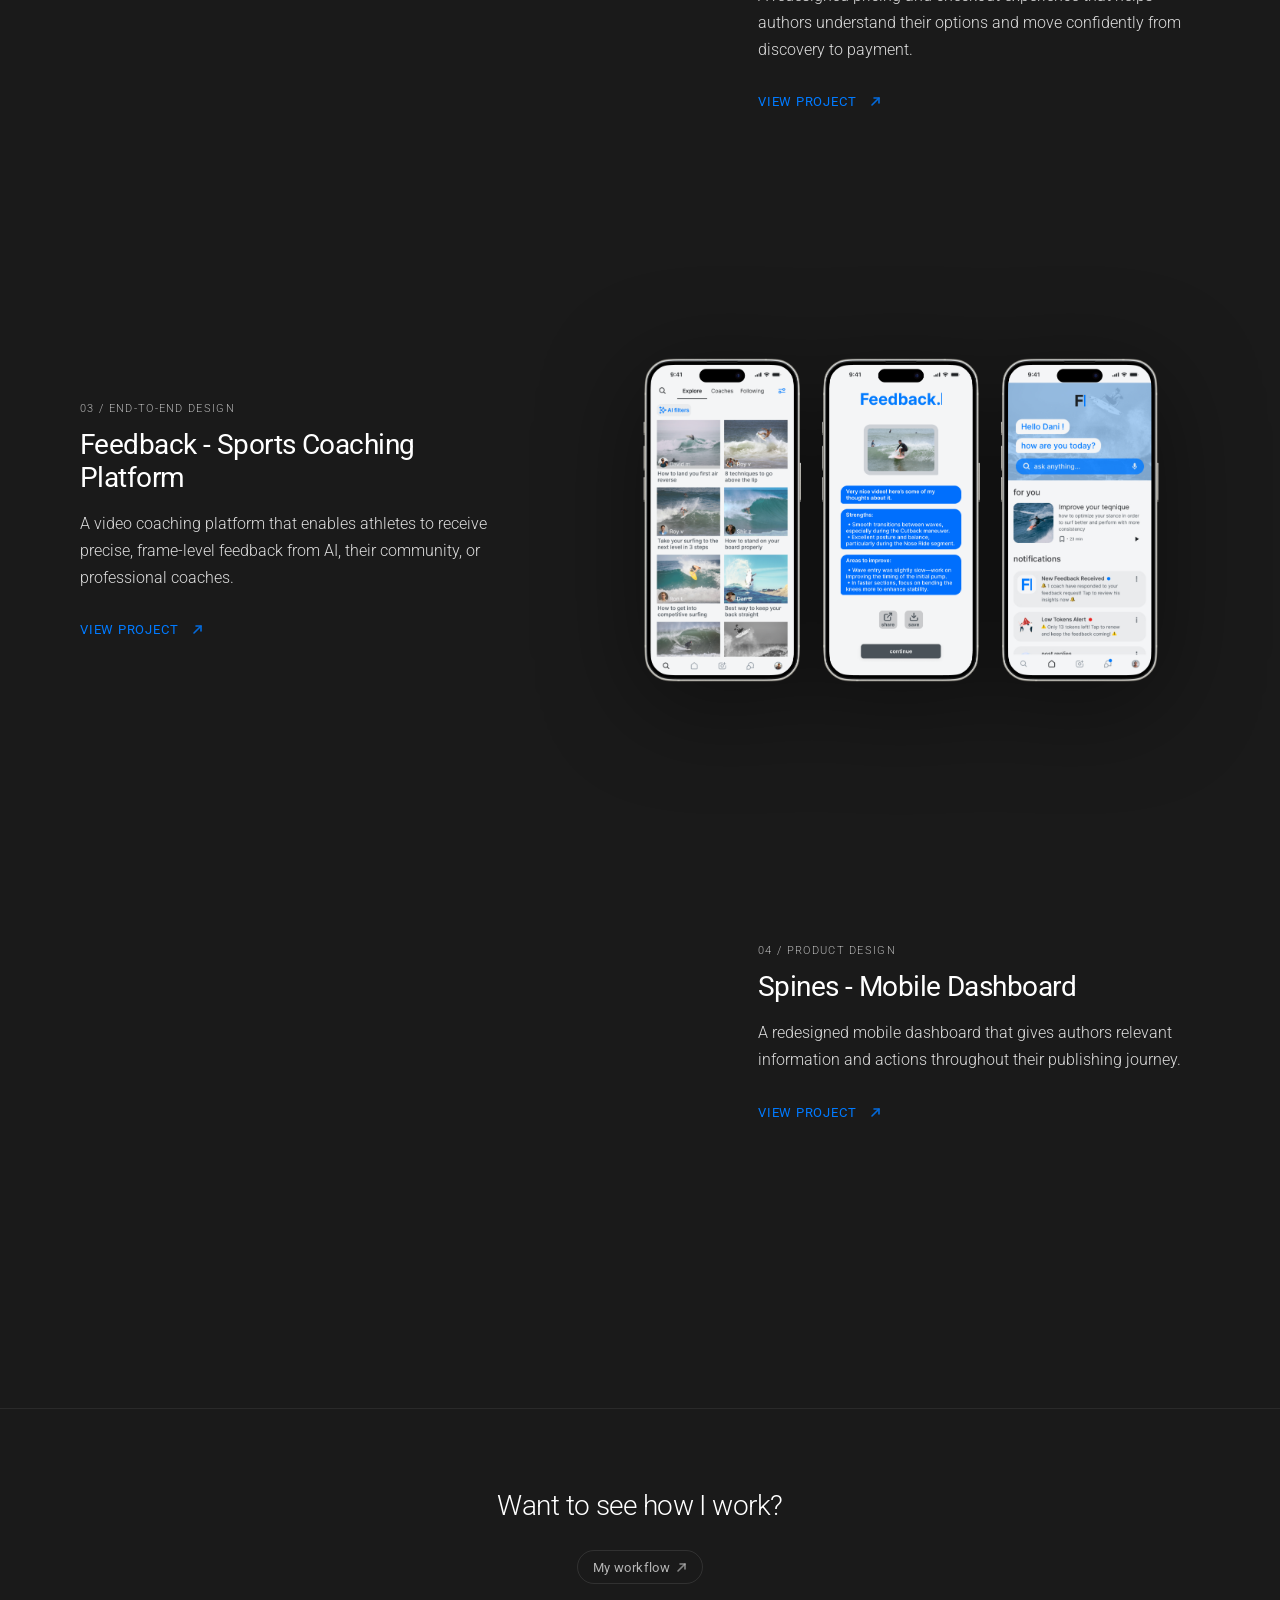
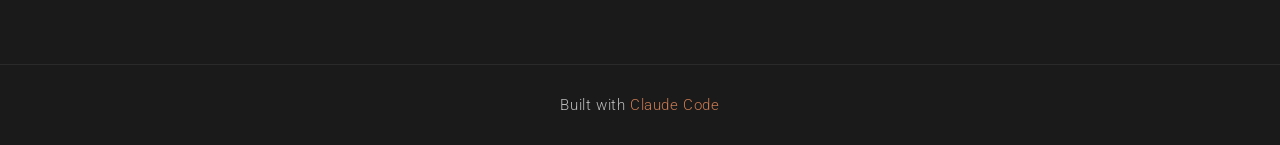
==== commit 0828c085: "Add mobile hamburger nav; refine homepage hero and CTAs - Mobile navigation: replace inline links wi" ====
--- a/index.html
+++ b/index.html
@@ -44,7 +44,36 @@
       <a href="workflow.html">Workflow</a>
       <a href="about.html">About</a>
     </nav>
+    <button class="nav-toggle" type="button" aria-label="Menu" aria-expanded="false" aria-controls="mobile-menu">
+      <svg class="nav-toggle__open" width="22" height="22" viewBox="0 0 22 22" fill="none" stroke="currentColor" stroke-width="1.6" stroke-linecap="round" aria-hidden="true"><path d="M3 6h16M3 11h16M3 16h16"/></svg>
+      <svg class="nav-toggle__close" width="22" height="22" viewBox="0 0 22 22" fill="none" stroke="currentColor" stroke-width="1.6" stroke-linecap="round" aria-hidden="true"><path d="M5 5l12 12M17 5L5 17"/></svg>
+    </button>
   </header>
+
+  <div class="mobile-menu" id="mobile-menu">
+    <div class="mobile-menu__scrim" data-menu-close></div>
+    <nav class="mobile-menu__panel" aria-label="Mobile">
+      <div class="mobile-menu__links">
+        <a href="index.html" aria-current="page">Work</a>
+        <a href="workflow.html">Workflow</a>
+        <a href="about.html">About</a>
+      </div>
+      <div class="mobile-menu__contacts">
+        <a href="https://www.linkedin.com/in/roy-vanounou-467389329" target="_blank" rel="noopener noreferrer" class="hero-action-btn" data-type="linkedin">
+          LinkedIn
+        </a>
+        <a href="https://wa.me/972548308128" target="_blank" rel="noopener noreferrer" class="hero-action-btn" data-type="whatsapp">
+          WhatsApp
+        </a>
+        <a href="mailto:Roee299@gmail.com" class="hero-action-btn" data-type="email">
+          Email
+        </a>
+        <a href="assets/CV/ROY-VANOUNOU-CV.pdf" target="_blank" rel="noopener noreferrer" class="hero-action-btn" data-type="cv">
+          CV
+        </a>
+      </div>
+    </nav>
+  </div>
 
   <main class="work-index">
 
@@ -62,28 +91,20 @@
           <h1 class="hero-name">Hey,<br>I'm Roy.</h1>
           <p class="hero-role">Product Designer &amp; Builder</p>
           <p class="hero-bio">
-            I turn complex product problems into clear, intuitive experiences, and work across design, product, and technology to bring them to&nbsp;life.
+            I turn complex product problems into clear, intuitive experiences, and work across design, product, and technology to bring them to life.
           </p>
           <p class="hero-bio-sub">
-            Currently designing publishing experiences at <strong>Spines</strong>, while building and experimenting with AI-powered products of my&nbsp;own.
+            Currently designing publishing experiences at <strong>Spines</strong>, while building and experimenting with AI-powered products of my own.
           </p>
           <p class="hero-traits">Problem solver · Product thinker · Builder · Surfer</p>
-          <div class="hero-actions">
-            <a href="https://www.linkedin.com/in/roy-vanounou-467389329" target="_blank" rel="noopener noreferrer" class="hero-action-btn" data-type="linkedin">
-              LinkedIn
-              <svg width="11" height="11" viewBox="0 0 11 11" fill="none" stroke="currentColor" stroke-width="1.6" stroke-linecap="round" stroke-linejoin="round" aria-hidden="true"><path d="M2 9L9 2"/><path d="M4 2h5v5"/></svg>
-            </a>
-            <a href="https://wa.me/972548308128" target="_blank" rel="noopener noreferrer" class="hero-action-btn" data-type="whatsapp">
-              WhatsApp
-              <svg width="11" height="11" viewBox="0 0 11 11" fill="none" stroke="currentColor" stroke-width="1.6" stroke-linecap="round" stroke-linejoin="round" aria-hidden="true"><path d="M2 9L9 2"/><path d="M4 2h5v5"/></svg>
-            </a>
-            <a href="mailto:Roee299@gmail.com" class="hero-action-btn" data-type="email">
-              Email
-              <svg width="11" height="11" viewBox="0 0 11 11" fill="none" stroke="currentColor" stroke-width="1.6" stroke-linecap="round" stroke-linejoin="round" aria-hidden="true"><path d="M2 9L9 2"/><path d="M4 2h5v5"/></svg>
-            </a>
-            <a href="assets/CV/ROY-VANOUNOU-CV.pdf" target="_blank" rel="noopener noreferrer" class="hero-action-btn" data-type="cv">
-              CV
-              <svg width="11" height="11" viewBox="0 0 11 11" fill="none" stroke="currentColor" stroke-width="1.6" stroke-linecap="round" stroke-linejoin="round" aria-hidden="true"><path d="M2 9L9 2"/><path d="M4 2h5v5"/></svg>
+          <div class="hero-cta">
+            <a href="about.html" class="hero-action-btn hero-action-btn--primary">
+              About me
+              <svg width="11" height="11" viewBox="0 0 11 11" fill="none" stroke="currentColor" stroke-width="1.6" stroke-linecap="round" stroke-linejoin="round" aria-hidden="true"><path d="M2 9L9 2"/><path d="M4 2h5v5"/></svg>
+            </a>
+            <a href="assets/CV/ROY-VANOUNOU-CV.pdf" download class="hero-action-btn hero-action-btn--secondary">
+              Download CV
+              <svg width="11" height="11" viewBox="0 0 11 11" fill="none" stroke="currentColor" stroke-width="1.6" stroke-linecap="round" stroke-linejoin="round" aria-hidden="true"><path d="M5.5 1.5v5"/><path d="M3.2 4.3L5.5 6.5 7.8 4.3"/><path d="M2 9.3h7"/></svg>
             </a>
           </div>
         </div>
@@ -197,9 +218,9 @@
     </section>
 
     <section class="about-cta">
-      <h2 class="about-cta-heading">Get to know me.</h2>
-      <a href="about.html" class="hero-action-btn">
-        About
+      <h2 class="about-cta-heading">Want to see how I work?</h2>
+      <a href="workflow.html" class="hero-action-btn">
+        My workflow
         <svg width="11" height="11" viewBox="0 0 11 11" fill="none" stroke="currentColor" stroke-width="1.6" stroke-linecap="round" stroke-linejoin="round" aria-hidden="true"><path d="M2 9L9 2"/><path d="M4 2h5v5"/></svg>
       </a>
     </section>
@@ -287,5 +308,6 @@
       window.addEventListener('scroll', onScroll, { passive: true });
     })();
   </script>
+  <script src="site.js"></script>
 </body>
 </html>
--- a/style.css
+++ b/style.css
@@ -82,6 +82,112 @@
 
 .nav nav a:hover { color: var(--text); }
 .nav nav a[aria-current="page"] { color: var(--text); }
+
+/* ── MOBILE NAV MENU (hamburger) ──
+   Desktop shows the inline links and hides these controls entirely; the ≤768px
+   block below swaps to the hamburger + slide-down panel. */
+.nav-toggle {
+  display: none;              /* revealed ≤768px */
+  align-items: center;
+  justify-content: center;
+  width: 44px;
+  height: 44px;
+  margin-right: -10px;        /* optically align the glyph to the nav padding edge */
+  padding: 0;
+  background: transparent;
+  border: none;
+  color: var(--text);
+  cursor: pointer;
+}
+.nav-toggle svg { display: block; }
+/* Specificity must beat `.nav-toggle svg` (0,1,1) so the inactive glyph hides */
+.nav-toggle .nav-toggle__close { display: none; }
+.nav-toggle[aria-expanded="true"] .nav-toggle__open { display: none; }
+.nav-toggle[aria-expanded="true"] .nav-toggle__close { display: block; }
+
+.mobile-menu { display: none; }  /* becomes a positioned overlay ≤768px */
+
+@media (max-width: 768px) {
+  /* Replace the inline links with the hamburger */
+  .nav nav { display: none; }
+  .nav-toggle { display: inline-flex; }
+
+  .mobile-menu {
+    display: block;
+    position: fixed;
+    inset: 0;
+    z-index: 95;               /* below the fixed nav (100) so the logo stays visible */
+    visibility: hidden;
+    opacity: 0;
+    transition: opacity 0.24s ease, visibility 0s linear 0.24s;
+  }
+  .mobile-menu.is-open {
+    visibility: visible;
+    opacity: 1;
+    transition: opacity 0.24s ease;
+  }
+
+  .mobile-menu__scrim {
+    position: absolute;
+    inset: 0;
+    background: rgba(0, 0, 0, 0.55);
+  }
+
+  .mobile-menu__panel {
+    position: absolute;
+    top: 56px;                 /* clear the mobile nav bar */
+    left: 0;
+    right: 0;
+    max-height: calc(100vh - 56px);
+    overflow-y: auto;
+    background: var(--bg);
+    border-bottom: 1px solid var(--border);
+    box-shadow: 0 24px 48px rgba(0, 0, 0, 0.4);
+    padding: 8px 24px 28px;
+    transform: translateY(-14px);
+    transition: transform 0.24s ease;
+  }
+  .mobile-menu.is-open .mobile-menu__panel { transform: translateY(0); }
+
+  .mobile-menu__links { display: flex; flex-direction: column; }
+  .mobile-menu__links a {
+    display: flex;
+    align-items: center;
+    min-height: 52px;
+    font-size: 15px;
+    font-weight: 400;
+    letter-spacing: 0.06em;
+    text-transform: uppercase;
+    color: rgba(255, 255, 255, 0.68);
+    border-bottom: 1px solid var(--border);
+    transition: color 0.2s;
+  }
+  .mobile-menu__links a:hover,
+  .mobile-menu__links a[aria-current="page"] { color: var(--text); }
+
+  .mobile-menu__contacts {
+    display: flex;
+    flex-wrap: wrap;
+    gap: 8px;
+    padding-top: 22px;
+  }
+
+  /* On-brand focus ring for the menu controls, matching the lightbox pattern */
+  .nav-toggle:focus-visible,
+  .mobile-menu__links a:focus-visible,
+  .mobile-menu__contacts a:focus-visible {
+    outline: 2px solid var(--accent);
+    outline-offset: 3px;
+    border-radius: 2px;
+  }
+}
+
+@media (max-width: 768px) and (prefers-reduced-motion: reduce) {
+  .mobile-menu,
+  .mobile-menu.is-open { transition: opacity 0s, visibility 0s; }
+  .mobile-menu__panel,
+  .mobile-menu.is-open .mobile-menu__panel { transition: none; transform: none; }
+}
 
 /* ── HERO ── */
 .hero {
@@ -150,25 +256,26 @@
   margin-bottom: 32px;
 }
 
-/* Primary statement — strongest body text in the hero */
+/* Primary value statement — the strongest body text: larger, brighter, widest
+   measure. Natural (pretty) wrapping keeps a real ragged edge. */
 .hero-bio {
-  font-size: clamp(16px, 1.5vw, 19px);
-  color: var(--text-body);
-  line-height: 1.65;
+  font-size: clamp(17px, 1.6vw, 21px);
+  color: rgba(255, 255, 255, 0.92);
+  line-height: 1.6;
   font-weight: 300;
-  margin-bottom: 14px;
-  max-width: 520px;
+  margin-bottom: 24px;      /* one step up — a clearer break before the supporting line */
+  max-width: 540px;
   text-wrap: pretty;
 }
 
-/* Supporting context — lighter and smaller */
+/* Supporting context — quieter, smaller, and a narrower measure than the lead */
 .hero-bio-sub {
   font-size: clamp(15px, 1.35vw, 17px);
   color: var(--muted);
   line-height: 1.75;
   font-weight: 300;
   margin-bottom: 16px;
-  max-width: 480px;
+  max-width: 470px;
   text-wrap: pretty;
 }
 
@@ -226,6 +333,66 @@
 }
 .hero-action-btn:hover svg { opacity: 1; }
 
+/* ── HERO CTA GROUP ──
+   Two intentional actions — a filled primary and an outlined secondary. Both
+   modifiers are scoped to .hero-cta (0,2,0) so they reliably beat the single-
+   class .hero-action-btn rules, including the global mobile height override.
+   flex-wrap keeps them side by side where they fit and stacks only when cramped. */
+.hero-cta {
+  display: flex;
+  flex-wrap: wrap;
+  align-items: center;
+  gap: 12px;
+  margin-top: 8px;   /* + .hero-traits margin-bottom → intentional yet connected */
+}
+
+/* Primary — filled accent, dominant */
+.hero-cta .hero-action-btn--primary {
+  height: 42px;
+  padding: 0 24px;
+  font-size: 14px;
+  background: var(--accent);
+  border-color: var(--accent);
+  color: #ffffff !important;
+}
+.hero-cta .hero-action-btn--primary svg { opacity: 1; }
+.hero-cta .hero-action-btn--primary:hover {
+  background: #1a86ff;
+  border-color: #1a86ff;
+  color: #ffffff !important;
+}
+
+/* Secondary — outlined, quieter; clearly subordinate to the filled primary */
+.hero-cta .hero-action-btn--secondary {
+  height: 42px;
+  padding: 0 22px;
+  font-size: 14px;
+  border-color: rgba(255, 255, 255, 0.24);
+  color: rgba(255, 255, 255, 0.85) !important;
+}
+.hero-cta .hero-action-btn--secondary svg { opacity: 0.7; }
+.hero-cta .hero-action-btn--secondary:hover {
+  border-color: rgba(255, 255, 255, 0.42);
+  background: rgba(255, 255, 255, 0.04);
+  color: #ffffff !important;
+}
+
+/* On-brand keyboard focus for the CTA group */
+.hero-cta .hero-action-btn:focus-visible {
+  outline: 2px solid var(--accent);
+  outline-offset: 2px;
+}
+
+/* Mobile: larger, ≥44px touch targets for both actions */
+@media (max-width: 768px) {
+  .hero-cta .hero-action-btn--primary,
+  .hero-cta .hero-action-btn--secondary { height: 48px; }
+}
+
+/* Contact pills are text-only (arrow removed) — a little more horizontal
+   padding keeps the short labels balanced within the pill. */
+.hero-action-btn[data-type] { padding: 0 18px; }
+
 /* Group gap — Email starts the second group */
 .hero-action-btn[data-type="email"] { margin-left: 10px; }
 
@@ -358,7 +525,6 @@
     height: auto;
     display: block;
   }
-  .hero-actions { flex-direction: row; flex-wrap: wrap; }
 }
 
 /* Mobile portrait: smaller, flush to hero bottom divider */
@@ -1287,17 +1453,14 @@
 /* ── RESPONSIVE ── */
 @media (max-width: 768px) {
   .nav { height: 56px; padding: 0 24px; }
-  .nav nav { gap: 18px; }
 
   .work-index { padding: 0; }
   /* .work-grid { grid-template-columns: 1fr 1fr; column-gap: 12px; row-gap: 16px; padding: 24px 24px 60px; } — rollback */
 
   .hero > .container { padding-left: 24px; padding-right: 24px; }
 
-  /* Nav links: expand tap area to 44px without changing visual appearance */
-  .nav nav a { padding: 15px 0; }
-
-  /* Hero CTA buttons: 44px tap target; 2×2 grid applied via narrower breakpoint below */
+  /* Pill buttons: comfortable mobile height/tap target (mobile-menu CV + About
+     Links; the hero CTA group sets its own 48px via the modifiers above) */
   .hero-actions { gap: 8px; }
   .hero-action-btn { height: 44px; }
   .hero-action-btn[data-type="email"] { margin-left: 0; }
@@ -1551,18 +1714,9 @@
   .site-footer { padding: 24px; }
 }
 
-/* Small mobile: 2×2 grid for hero CTA buttons — prevents CV stranding on its own row */
+/* Small mobile: keep the nav bar (logo + hamburger) comfortable */
 @media (max-width: 480px) {
-  .hero-actions {
-    display: grid;
-    grid-template-columns: 1fr 1fr;
-    gap: 8px;
-  }
-
-  /* Three-item nav: tighten so logo + Work · My Workflow · About fit one row */
   .nav { padding: 0 20px; }
-  .nav nav { gap: 15px; }
-  .nav nav a { font-size: 13px; letter-spacing: 0.02em; }
   .nav-logo { font-size: 13px; letter-spacing: 0.02em; }
 }
 
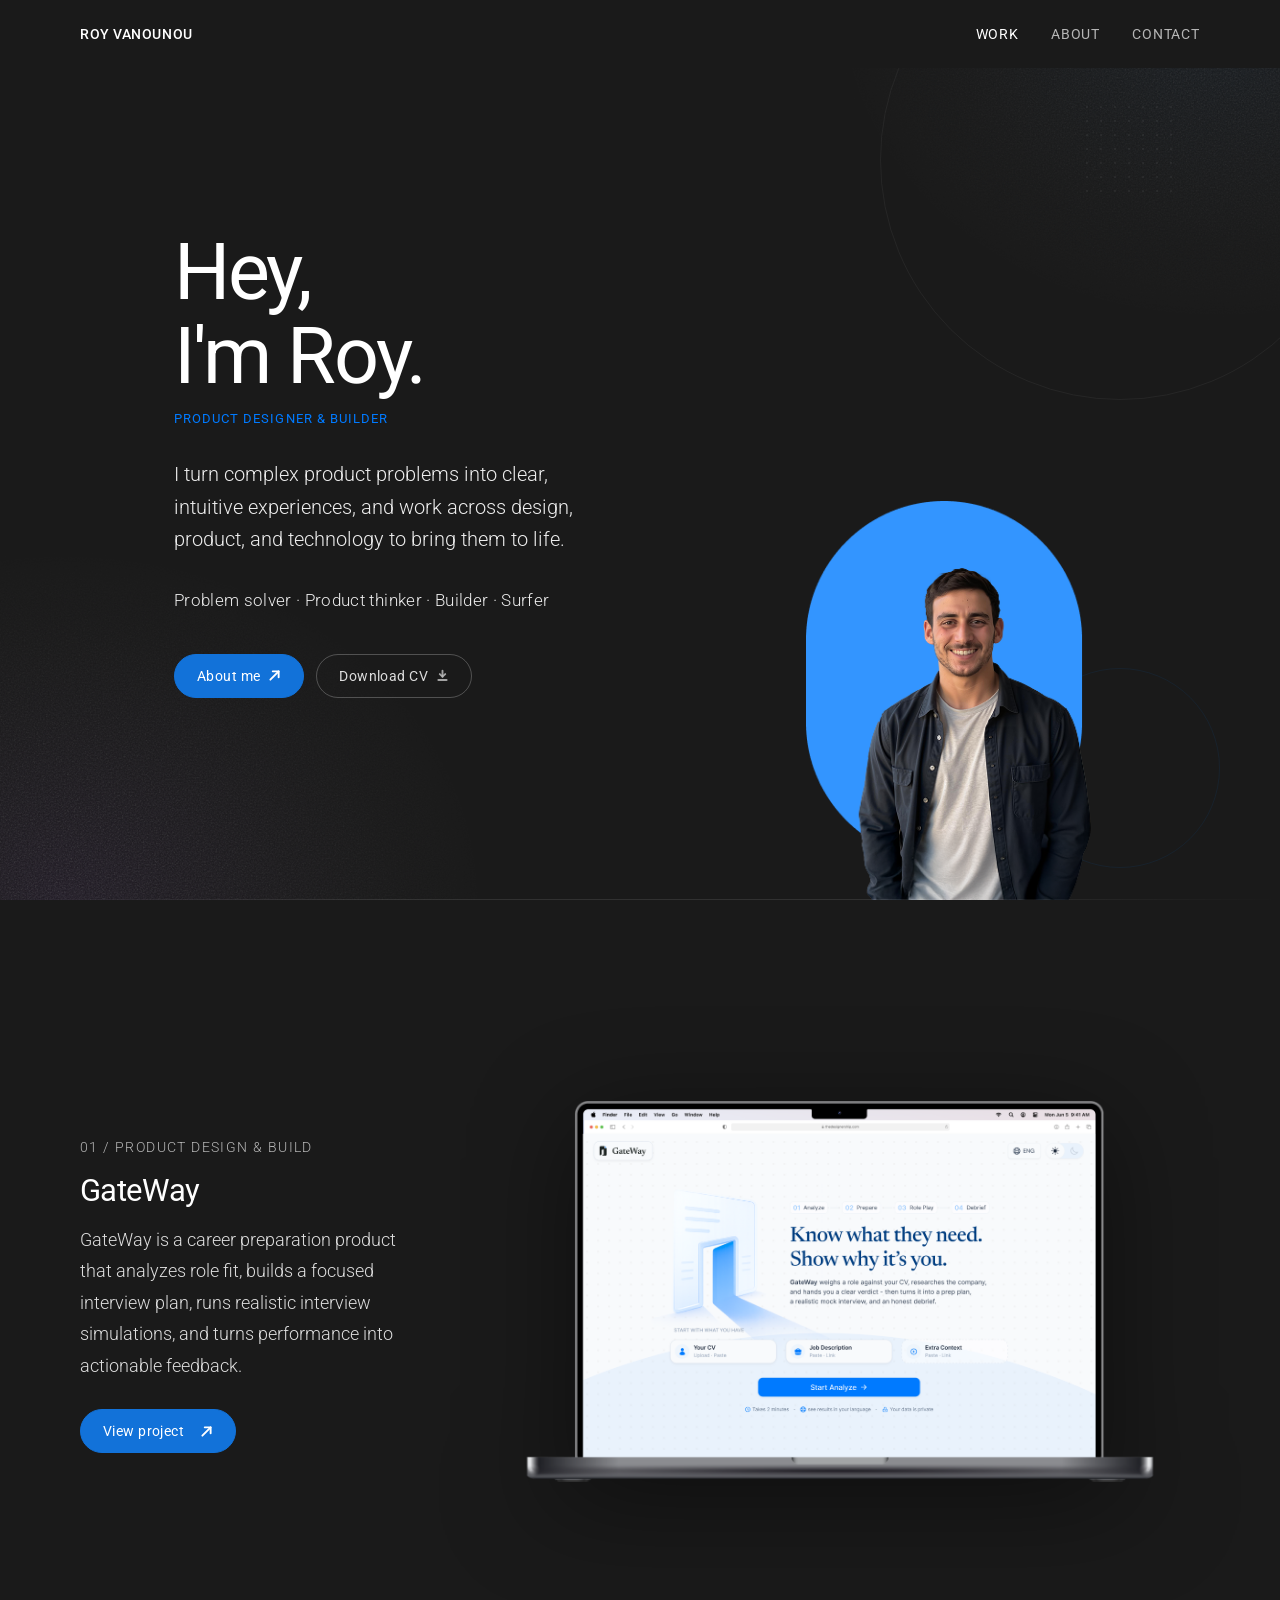
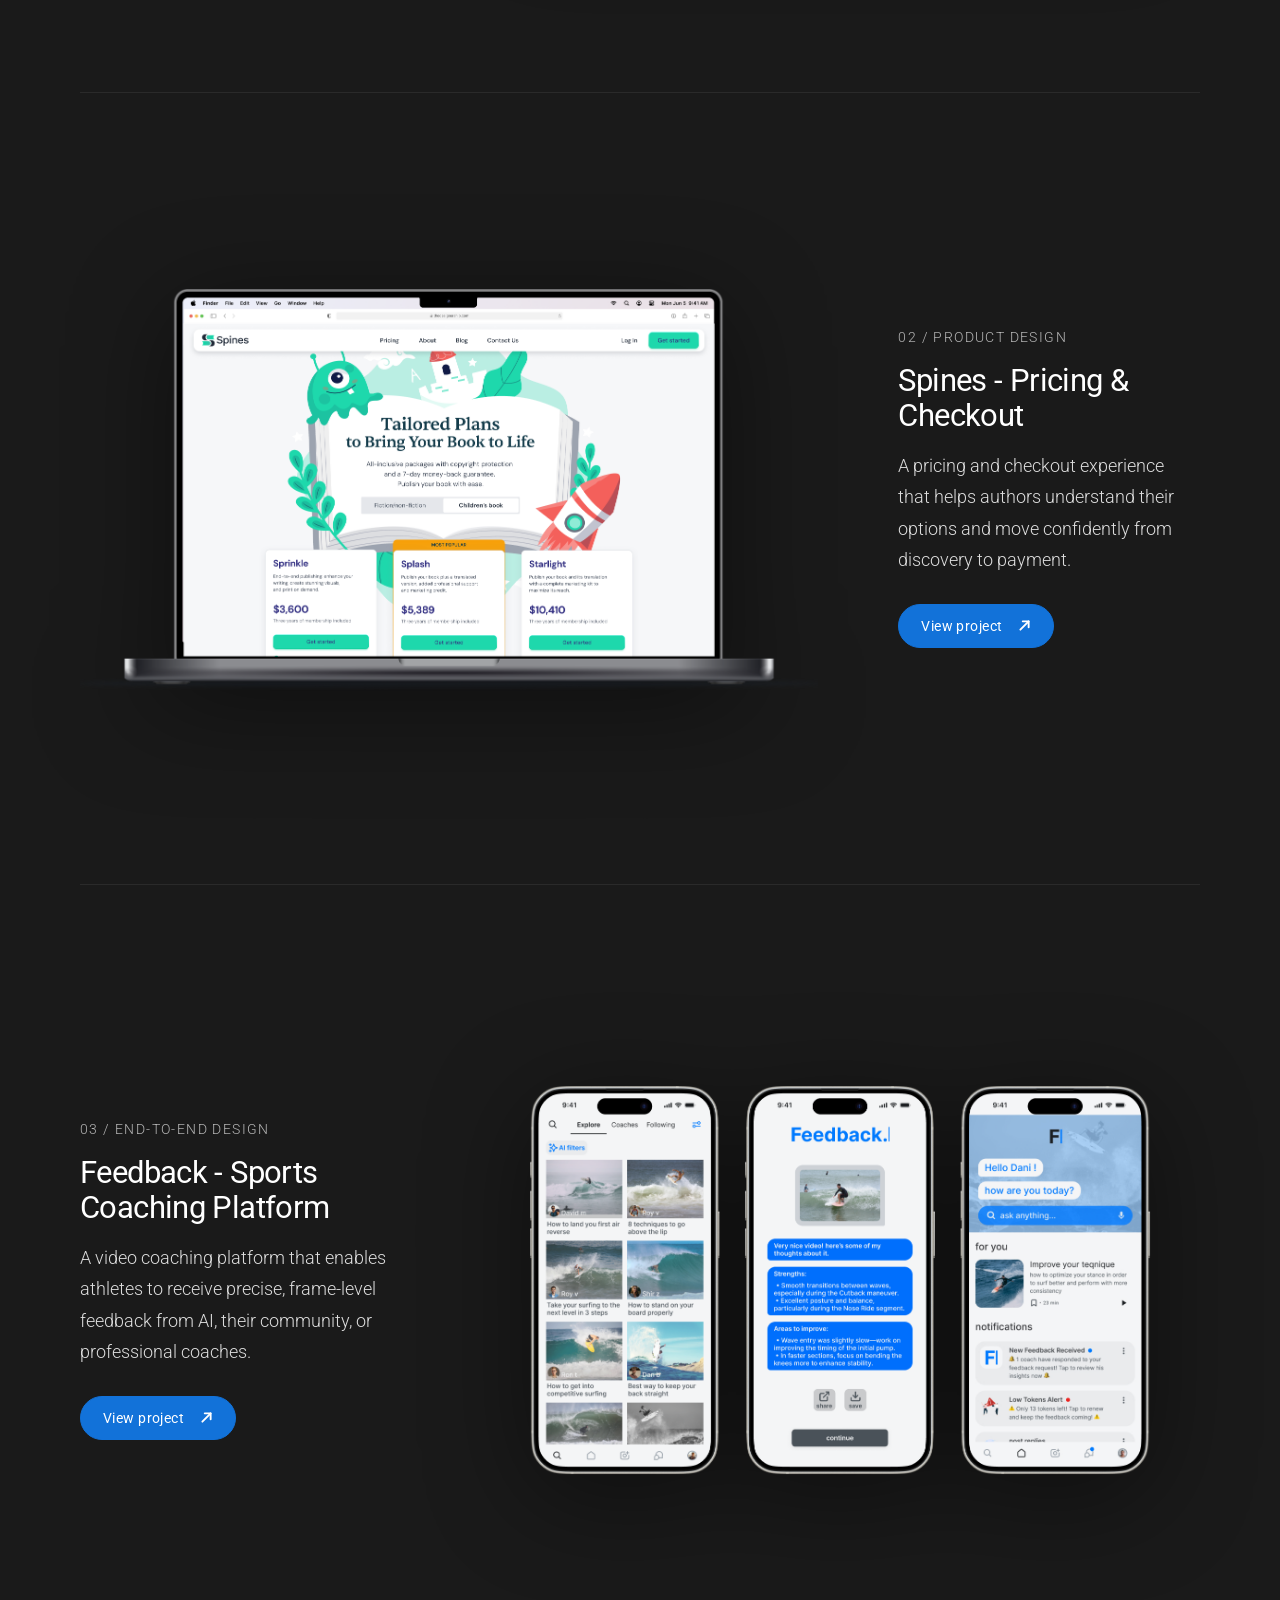
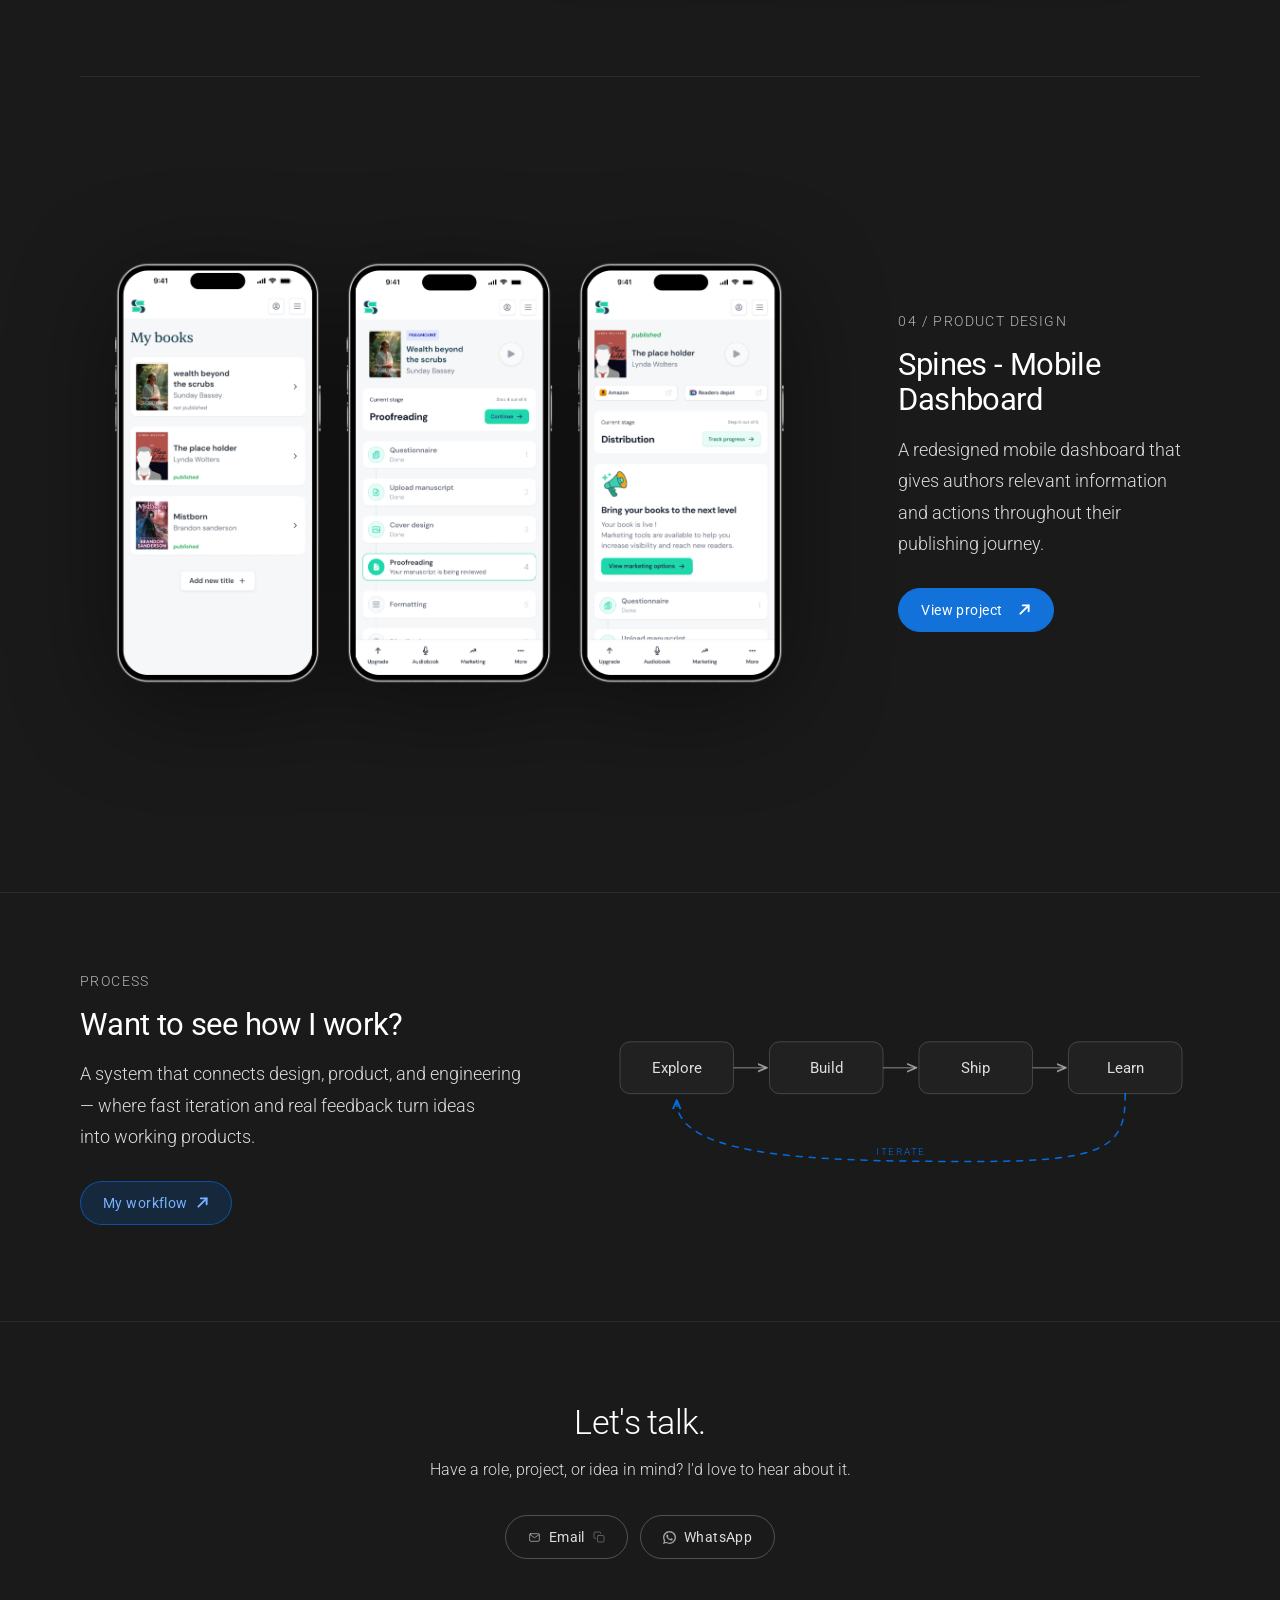
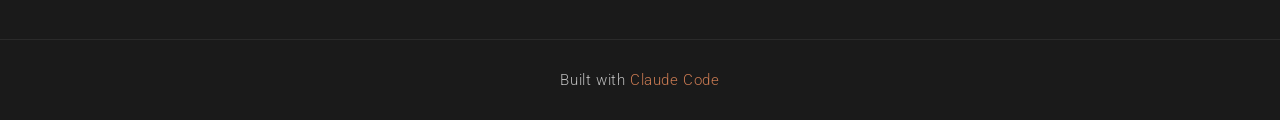
==== commit e387c01c: "Global UI cleanup: unified buttons, contact footer, nav, Email copy - Add a single .btn system (prim" ====
--- a/index.html
+++ b/index.html
@@ -41,8 +41,8 @@
     <a href="index.html" class="nav-logo" data-bold="Roy Vanounou">Roy Vanounou</a>
     <nav>
       <a href="index.html" aria-current="page">Work</a>
-      <a href="workflow.html">Workflow</a>
       <a href="about.html">About</a>
+      <a href="#contact">Contact</a>
     </nav>
     <button class="nav-toggle" type="button" aria-label="Menu" aria-expanded="false" aria-controls="mobile-menu">
       <svg class="nav-toggle__open" width="22" height="22" viewBox="0 0 22 22" fill="none" stroke="currentColor" stroke-width="1.6" stroke-linecap="round" aria-hidden="true"><path d="M3 6h16M3 11h16M3 16h16"/></svg>
@@ -55,22 +55,8 @@
     <nav class="mobile-menu__panel" aria-label="Mobile">
       <div class="mobile-menu__links">
         <a href="index.html" aria-current="page">Work</a>
-        <a href="workflow.html">Workflow</a>
         <a href="about.html">About</a>
-      </div>
-      <div class="mobile-menu__contacts">
-        <a href="https://www.linkedin.com/in/roy-vanounou-467389329" target="_blank" rel="noopener noreferrer" class="hero-action-btn" data-type="linkedin">
-          LinkedIn
-        </a>
-        <a href="https://wa.me/972548308128" target="_blank" rel="noopener noreferrer" class="hero-action-btn" data-type="whatsapp">
-          WhatsApp
-        </a>
-        <a href="mailto:Roee299@gmail.com" class="hero-action-btn" data-type="email">
-          Email
-        </a>
-        <a href="assets/CV/ROY-VANOUNOU-CV.pdf" target="_blank" rel="noopener noreferrer" class="hero-action-btn" data-type="cv">
-          CV
-        </a>
+        <a href="#contact">Contact</a>
       </div>
     </nav>
   </div>
@@ -93,16 +79,13 @@
           <p class="hero-bio">
             I turn complex product problems into clear, intuitive experiences, and work across design, product, and technology to bring them to life.
           </p>
-          <p class="hero-bio-sub">
-            Currently designing publishing experiences at <strong>Spines</strong>, while building and experimenting with AI-powered products of my own.
-          </p>
           <p class="hero-traits">Problem solver · Product thinker · Builder · Surfer</p>
           <div class="hero-cta">
-            <a href="about.html" class="hero-action-btn hero-action-btn--primary">
+            <a href="about.html" class="btn btn--primary">
               About me
               <svg width="11" height="11" viewBox="0 0 11 11" fill="none" stroke="currentColor" stroke-width="1.6" stroke-linecap="round" stroke-linejoin="round" aria-hidden="true"><path d="M2 9L9 2"/><path d="M4 2h5v5"/></svg>
             </a>
-            <a href="assets/CV/ROY-VANOUNOU-CV.pdf" download class="hero-action-btn hero-action-btn--secondary">
+            <a href="assets/CV/ROY-VANOUNOU-CV.pdf" download class="btn btn--tertiary">
               Download CV
               <svg width="11" height="11" viewBox="0 0 11 11" fill="none" stroke="currentColor" stroke-width="1.6" stroke-linecap="round" stroke-linejoin="round" aria-hidden="true"><path d="M5.5 1.5v5"/><path d="M3.2 4.3L5.5 6.5 7.8 4.3"/><path d="M2 9.3h7"/></svg>
             </a>
@@ -147,93 +130,152 @@
 
         <!-- 01 · text left / mockup right -->
         <div class="work-item">
-          <a href="projects/gateway.html" class="work-item-cover-link" aria-hidden="true" tabindex="-1"></a>
           <div class="work-item-text">
             <span class="work-item-meta">01 / Product Design &amp; Build</span>
             <h2 class="work-item-title">GateWay</h2>
-            <p class="work-item-desc">An AI-powered career product I'm designing and building end to end. GateWay analyzes role fit, identifies gaps, and turns a candidate's experience into evidence-based preparation for realistic&nbsp;interviews.</p>
-            <p class="work-item-status">Currently in active development.</p>
-            <a href="projects/gateway.html" class="work-item-link">
+            <p class="work-item-desc">GateWay is a career preparation product that analyzes role fit, builds a focused interview plan, runs realistic interview simulations, and turns performance into actionable&nbsp;feedback.</p>
+            <a href="projects/gateway.html" class="btn btn--primary">
               View project<span class="sr-only">: GateWay</span>
               <svg width="11" height="11" viewBox="0 0 11 11" fill="none" stroke="currentColor" stroke-width="1.6" stroke-linecap="round" stroke-linejoin="round" aria-hidden="true"><path d="M2 9L9 2"/><path d="M4 2h5v5"/></svg>
             </a>
           </div>
           <div class="work-item-mockup">
             <img src="assets/images/cover-gateway.png" alt="GateWay landing page shown on a MacBook" width="3152" height="1709" loading="lazy">
+            <a href="projects/gateway.html" class="work-item-mockup-link" aria-hidden="true" tabindex="-1"></a>
           </div>
         </div>
 
         <!-- 02 · mockup left / text right -->
         <div class="work-item work-item--reverse">
-          <a href="projects/pricing-checkout.html" class="work-item-cover-link" aria-hidden="true" tabindex="-1"></a>
           <div class="work-item-text">
             <span class="work-item-meta">02 / Product Design</span>
             <h2 class="work-item-title">Spines - Pricing &amp; Checkout</h2>
-            <p class="work-item-desc">A redesigned pricing and checkout experience that helps authors understand their options and move confidently from discovery to&nbsp;payment.</p>
-            <a href="projects/pricing-checkout.html" class="work-item-link">
+            <p class="work-item-desc">A pricing and checkout experience that helps authors understand their options and move confidently from discovery to&nbsp;payment.</p>
+            <a href="projects/pricing-checkout.html" class="btn btn--primary">
               View project<span class="sr-only">: Spines - Pricing &amp; Checkout</span>
               <svg width="11" height="11" viewBox="0 0 11 11" fill="none" stroke="currentColor" stroke-width="1.6" stroke-linecap="round" stroke-linejoin="round" aria-hidden="true"><path d="M2 9L9 2"/><path d="M4 2h5v5"/></svg>
             </a>
           </div>
           <div class="work-item-mockup">
             <img src="assets/images/cover-pricing.png" alt="Spines Pricing & Checkout" width="1557" height="1000" loading="lazy">
+            <a href="projects/pricing-checkout.html" class="work-item-mockup-link" aria-hidden="true" tabindex="-1"></a>
           </div>
         </div>
 
         <!-- 03 · text left / mockup right -->
         <div class="work-item">
-          <a href="projects/coaching-app.html" class="work-item-cover-link" aria-hidden="true" tabindex="-1"></a>
           <div class="work-item-text">
             <span class="work-item-meta">03 / End-to-end Design</span>
             <h2 class="work-item-title">Feedback - Sports Coaching Platform</h2>
             <p class="work-item-desc">A video coaching platform that enables athletes to receive precise, frame-level feedback from AI, their community, or professional&nbsp;coaches.</p>
-            <a href="projects/coaching-app.html" class="work-item-link">
+            <a href="projects/coaching-app.html" class="btn btn--primary">
               View project<span class="sr-only">: Feedback - Sports Coaching Platform</span>
               <svg width="11" height="11" viewBox="0 0 11 11" fill="none" stroke="currentColor" stroke-width="1.6" stroke-linecap="round" stroke-linejoin="round" aria-hidden="true"><path d="M2 9L9 2"/><path d="M4 2h5v5"/></svg>
             </a>
           </div>
           <div class="work-item-mockup">
             <img src="assets/images/cover-coaching.png" alt="Feedback - Sports Coaching Platform" width="1557" height="1000" loading="lazy">
+            <a href="projects/coaching-app.html" class="work-item-mockup-link" aria-hidden="true" tabindex="-1"></a>
           </div>
         </div>
 
         <!-- 04 · mockup left / text right -->
         <div class="work-item work-item--reverse">
-          <a href="projects/mobile-dashboard.html" class="work-item-cover-link" aria-hidden="true" tabindex="-1"></a>
           <div class="work-item-text">
             <span class="work-item-meta">04 / Product Design</span>
             <h2 class="work-item-title">Spines - Mobile Dashboard</h2>
             <p class="work-item-desc">A redesigned mobile dashboard that gives authors relevant information and actions throughout their publishing&nbsp;journey.</p>
-            <a href="projects/mobile-dashboard.html" class="work-item-link">
+            <a href="projects/mobile-dashboard.html" class="btn btn--primary">
               View project<span class="sr-only">: Spines - Mobile Dashboard</span>
               <svg width="11" height="11" viewBox="0 0 11 11" fill="none" stroke="currentColor" stroke-width="1.6" stroke-linecap="round" stroke-linejoin="round" aria-hidden="true"><path d="M2 9L9 2"/><path d="M4 2h5v5"/></svg>
             </a>
           </div>
           <div class="work-item-mockup">
             <img src="assets/images/cover-dashboard.png" alt="Spines Mobile Dashboard" width="1557" height="1000" loading="lazy">
+            <a href="projects/mobile-dashboard.html" class="work-item-mockup-link" aria-hidden="true" tabindex="-1"></a>
           </div>
         </div>
 
       </div>
     </section>
 
-    <section class="about-cta">
-      <h2 class="about-cta-heading">Want to see how I work?</h2>
-      <a href="workflow.html" class="hero-action-btn">
-        My workflow
-        <svg width="11" height="11" viewBox="0 0 11 11" fill="none" stroke="currentColor" stroke-width="1.6" stroke-linecap="round" stroke-linejoin="round" aria-hidden="true"><path d="M2 9L9 2"/><path d="M4 2h5v5"/></svg>
-      </a>
+    <section class="process-teaser">
+      <div class="container">
+        <div class="process-row">
+          <div class="process-text">
+            <span class="work-item-meta">Process</span>
+            <h2 class="work-item-title">Want to see how I work?</h2>
+            <p class="work-item-desc">A system that connects design, product, and engineering — where fast iteration and real feedback turn ideas into working&nbsp;products.</p>
+            <a href="workflow.html" class="btn btn--secondary">
+              My workflow
+              <svg width="11" height="11" viewBox="0 0 11 11" fill="none" stroke="currentColor" stroke-width="1.6" stroke-linecap="round" stroke-linejoin="round" aria-hidden="true"><path d="M2 9L9 2"/><path d="M4 2h5v5"/></svg>
+            </a>
+          </div>
+          <div class="process-visual">
+            <svg class="process-diagram" viewBox="0 0 600 210" fill="none" xmlns="http://www.w3.org/2000/svg" role="img" aria-label="How I work, as a loop: explore, then build, then ship, then learn — and iterate">
+              <defs>
+                <marker id="wf-tip" markerWidth="8" markerHeight="8" refX="5" refY="3" orient="auto"><path d="M0 0.5L6 3L0 5.5" fill="none" stroke="rgba(255,255,255,0.55)" stroke-width="1.2" stroke-linecap="round" stroke-linejoin="round"/></marker>
+                <marker id="wf-tip-accent" markerWidth="9" markerHeight="9" refX="5" refY="3" orient="auto"><path d="M0 0.5L6 3L0 5.5" fill="none" stroke="#007AFF" stroke-width="1.3" stroke-linecap="round" stroke-linejoin="round"/></marker>
+              </defs>
+              <!-- forward connectors -->
+              <path d="M132 74 L164 74" stroke="rgba(255,255,255,0.32)" stroke-width="1.5" marker-end="url(#wf-tip)"/>
+              <path d="M282 74 L314 74" stroke="rgba(255,255,255,0.32)" stroke-width="1.5" marker-end="url(#wf-tip)"/>
+              <path d="M432 74 L464 74" stroke="rgba(255,255,255,0.32)" stroke-width="1.5" marker-end="url(#wf-tip)"/>
+              <!-- feedback loop -->
+              <path d="M525 100 C 525 150, 512 168, 380 168 C 240 168, 75 168, 75 108" stroke="#007AFF" stroke-width="1.5" stroke-dasharray="6 7" stroke-linecap="round" opacity="0.85" marker-end="url(#wf-tip-accent)"/>
+              <text x="300" y="162" text-anchor="middle" fill="rgba(0,122,255,0.85)" font-family="Roboto, sans-serif" font-size="10.5" letter-spacing="0.16em">ITERATE</text>
+              <!-- steps -->
+              <rect x="18" y="48" width="114" height="52" rx="10" fill="rgba(255,255,255,0.03)" stroke="rgba(255,255,255,0.18)"/>
+              <text x="75" y="79" text-anchor="middle" fill="rgba(255,255,255,0.85)" font-family="Roboto, sans-serif" font-size="15" font-weight="400">Explore</text>
+              <rect x="168" y="48" width="114" height="52" rx="10" fill="rgba(255,255,255,0.03)" stroke="rgba(255,255,255,0.18)"/>
+              <text x="225" y="79" text-anchor="middle" fill="rgba(255,255,255,0.85)" font-family="Roboto, sans-serif" font-size="15" font-weight="400">Build</text>
+              <rect x="318" y="48" width="114" height="52" rx="10" fill="rgba(255,255,255,0.03)" stroke="rgba(255,255,255,0.18)"/>
+              <text x="375" y="79" text-anchor="middle" fill="rgba(255,255,255,0.85)" font-family="Roboto, sans-serif" font-size="15" font-weight="400">Ship</text>
+              <rect x="468" y="48" width="114" height="52" rx="10" fill="rgba(255,255,255,0.03)" stroke="rgba(255,255,255,0.18)"/>
+              <text x="525" y="79" text-anchor="middle" fill="rgba(255,255,255,0.85)" font-family="Roboto, sans-serif" font-size="15" font-weight="400">Learn</text>
+            </svg>
+          </div>
+        </div>
+      </div>
     </section>
 
-    <footer class="site-footer">
-      <p>Built with <span class="footer-accent">Claude Code</span></p>
-    </footer>
-
   </main>
+
+  <footer id="contact" class="contact-footer" tabindex="-1">
+    <div class="container">
+      <h2 class="contact-footer__heading">Let's talk.</h2>
+      <p class="contact-footer__lead"><span>Have a role, project, or idea in mind?</span> <span>I'd love to hear about it.</span></p>
+      <div class="contact-footer__actions">
+        <a href="mailto:Roee299@gmail.com" class="btn btn--tertiary">
+          <svg width="13" height="13" viewBox="0 0 24 24" fill="none" stroke="currentColor" stroke-width="1.6" stroke-linecap="round" stroke-linejoin="round" aria-hidden="true"><rect x="3" y="5" width="18" height="14" rx="2"/><path d="M3.5 6.5l8.5 6 8.5-6"/></svg>
+          Email
+        </a>
+        <a href="https://wa.me/972548308128" target="_blank" rel="noopener noreferrer" class="btn btn--tertiary">
+          <svg width="13" height="13" viewBox="0 0 24 24" fill="currentColor" aria-hidden="true"><path d="M17.47 14.38c-.3-.15-1.76-.87-2.03-.97-.27-.1-.47-.15-.67.15-.2.3-.77.97-.94 1.17-.17.2-.35.22-.65.07-.3-.15-1.26-.46-2.4-1.48-.89-.79-1.49-1.77-1.66-2.07-.17-.3-.02-.46.13-.61.13-.13.3-.35.45-.52.15-.17.2-.3.3-.5.1-.2.05-.37-.02-.52-.07-.15-.67-1.62-.92-2.22-.24-.58-.49-.5-.67-.51l-.57-.01c-.2 0-.52.07-.8.37-.27.3-1.04 1.02-1.04 2.48s1.07 2.88 1.22 3.08c.15.2 2.1 3.2 5.08 4.49.71.31 1.26.49 1.69.62.71.23 1.36.2 1.87.12.57-.09 1.76-.72 2-1.41.25-.69.25-1.28.17-1.41-.07-.13-.27-.2-.57-.35zM12.04 21.5h-.01a9.4 9.4 0 0 1-4.79-1.31l-.34-.2-3.56.93.95-3.47-.22-.36a9.38 9.38 0 0 1-1.44-5.01c0-5.19 4.23-9.41 9.43-9.41 2.52 0 4.88.98 6.66 2.76a9.36 9.36 0 0 1 2.76 6.66c-.01 5.19-4.24 9.41-9.42 9.41zM20.52 3.49A11.76 11.76 0 0 0 12.04 0C5.46 0 .1 5.35.1 11.92c0 2.1.55 4.15 1.6 5.96L0 24l6.29-1.65a11.9 11.9 0 0 0 5.74 1.46h.01c6.58 0 11.94-5.35 11.94-11.92 0-3.19-1.24-6.19-3.49-8.45z"/></svg>
+          WhatsApp
+        </a>
+      </div>
+    </div>
+  </footer>
+
+  <footer class="site-footer">
+    <p>Built with <span class="footer-accent">Claude Code</span></p>
+  </footer>
 
   <!-- Scroll-linked animation: mockup opacity/translateX driven by distance from viewport center -->
   <script>
     (function () {
+      // ── TEMPORARILY DISABLED — project scroll animation is off ─────────────
+      // Every project mockup stays static and fully visible: no entering,
+      // exiting, fading, or horizontal movement. To re-enable the scroll
+      // animation, delete this block (down to the next comment).
+      document.querySelectorAll('.work-item-mockup').forEach(function (el) {
+        el.style.opacity = '1';
+        el.style.transform = 'none';
+      });
+      return;
+      // ───────────────────────────────────────────────────────────────────────
+
       // Reduced-motion: show all mockups at full opacity, skip animation entirely
       if (window.matchMedia('(prefers-reduced-motion: reduce)').matches) {
         document.querySelectorAll('.work-item-mockup').forEach(function (el) {
--- a/style.css
+++ b/style.css
@@ -23,6 +23,17 @@
   -webkit-font-smoothing: antialiased;
 }
 
+/* ── SCROLLBAR — subtle, thin, still functional ── */
+html::-webkit-scrollbar { width: 5px; height: 5px; }
+html::-webkit-scrollbar-track { background: transparent; }
+html::-webkit-scrollbar-thumb { background: rgba(255, 255, 255, 0.12); border-radius: 999px; }
+html::-webkit-scrollbar-thumb:hover { background: rgba(255, 255, 255, 0.24); }
+
+@supports (-moz-appearance: none) {                /* Firefox only — Chromium uses the 5px WebKit bar above */
+  html { scrollbar-width: thin; scrollbar-color: rgba(255, 255, 255, 0.12) transparent; }
+  .mobile-menu__panel { scrollbar-width: auto; scrollbar-color: auto; }
+}
+
 a { color: inherit; text-decoration: none; }
 
 /* ── PAGE CONTAINER ── */
@@ -82,6 +93,11 @@
 
 .nav nav a:hover { color: var(--text); }
 .nav nav a[aria-current="page"] { color: var(--text); }
+.nav nav a:focus-visible {
+  outline: 2px solid var(--accent);
+  outline-offset: 4px;
+  border-radius: 2px;
+}
 
 /* ── MOBILE NAV MENU (hamburger) ──
    Desktop shows the inline links and hides these controls entirely; the ≤768px
@@ -165,17 +181,9 @@
   .mobile-menu__links a:hover,
   .mobile-menu__links a[aria-current="page"] { color: var(--text); }
 
-  .mobile-menu__contacts {
-    display: flex;
-    flex-wrap: wrap;
-    gap: 8px;
-    padding-top: 22px;
-  }
-
   /* On-brand focus ring for the menu controls, matching the lightbox pattern */
   .nav-toggle:focus-visible,
-  .mobile-menu__links a:focus-visible,
-  .mobile-menu__contacts a:focus-visible {
+  .mobile-menu__links a:focus-visible {
     outline: 2px solid var(--accent);
     outline-offset: 3px;
     border-radius: 2px;
@@ -257,87 +265,97 @@
 }
 
 /* Primary value statement — the strongest body text: larger, brighter, widest
-   measure. Natural (pretty) wrapping keeps a real ragged edge. */
+   measure. Balanced wrapping keeps even line lengths at every breakpoint. */
 .hero-bio {
   font-size: clamp(17px, 1.6vw, 21px);
   color: rgba(255, 255, 255, 0.92);
   line-height: 1.6;
   font-weight: 300;
-  margin-bottom: 24px;      /* one step up — a clearer break before the supporting line */
-  max-width: 540px;
-  text-wrap: pretty;
-}
-
-/* Supporting context — quieter, smaller, and a narrower measure than the lead */
-.hero-bio-sub {
-  font-size: clamp(15px, 1.35vw, 17px);
-  color: var(--muted);
-  line-height: 1.75;
-  font-weight: 300;
-  margin-bottom: 16px;
-  max-width: 470px;
-  text-wrap: pretty;
-}
-
-.hero-bio-sub strong {
-  color: var(--text-body);
-  font-weight: 400;
-}
-
+  margin-bottom: 32px;      /* the lead now stands alone — a clear break before the traits */
+  max-width: 560px;
+  text-wrap: balance;
+}
+
+/* Positioning statement — an intentional, near-white line, not muted metadata */
 .hero-traits {
-  font-size: 14px;
-  color: var(--muted);
-  letter-spacing: 0.04em;
+  font-size: 17px;
+  color: rgba(255, 255, 255, 0.92);
+  line-height: 1.5;
+  letter-spacing: 0.02em;
   margin-bottom: 32px;
 }
 
-/* ── HERO ACTION BUTTONS ── */
-.hero-actions {
-  display: flex;
-  flex-direction: row;
-  flex-wrap: wrap;
+/* ── BUTTON SYSTEM ──
+   One system, three content-CTA variants: Primary (filled), Secondary (outlined),
+   Tertiary (borderless text link). Header navigation is a separate component (.nav). */
+.btn {
+  display: inline-flex;
+  align-items: center;
+  justify-content: center;
   gap: 8px;
-}
-
-.hero-action-btn {
-  display: inline-flex;
-  align-items: center;
-  justify-content: center;
-  gap: 6px;
-  height: 34px;
-  padding: 0 15px;
-  border: 1px solid rgba(255, 255, 255, 0.10);
+  height: 44px;
+  padding: 0 22px;
+  border: 1px solid transparent;
   border-radius: 999px;
   background: transparent;
-  color: rgba(255, 255, 255, 0.68) !important;
-  font-size: 13px;
+  color: var(--text);
+  font-family: var(--font);
+  font-size: 14px;
   font-weight: 400;
   letter-spacing: 0.03em;
   line-height: 1;
-  transition: border-color 0.2s, color 0.2s, background 0.2s;
   white-space: nowrap;
-}
-
-.hero-action-btn svg {
-  width: 11px;
-  height: 11px;
-  display: block;
-  flex-shrink: 0;
-  opacity: 0.7;
-}
-
-.hero-action-btn:hover {
+  cursor: pointer;
+  transition: background 0.2s, border-color 0.2s, color 0.2s;
+}
+.btn svg { width: 13px; height: 13px; display: block; flex-shrink: 0; }
+.btn:focus-visible { outline: 2px solid var(--accent); outline-offset: 2px; }
+
+/* Primary — solid filled blue, the single strongest action. Slightly muted from
+   the raw #007AFF accent (a touch less saturated/bright) so it feels calmer on
+   the dark background while keeping ≥4.5:1 contrast with white text. */
+.btn--primary {
+  background: #1272d9;
+  border-color: #1272d9;
+  color: #ffffff;
+}
+.btn--primary:hover { background: #187eec; border-color: #187eec; }
+.btn--primary:active { background: #0f5eb3; border-color: #0f5eb3; }
+
+/* Secondary — restrained semi-transparent blue; same pill, size and icon as Primary */
+.btn--secondary {
+  background: rgba(0, 122, 255, 0.15);
+  border-color: rgba(0, 122, 255, 0.50);
+  color: #78b1ff;   /* lighter blue accent — text + icons (icons inherit via currentColor) */
+}
+.btn--secondary:hover {
+  background: rgba(0, 122, 255, 0.24);
+  border-color: rgba(0, 122, 255, 0.75);
+}
+.btn--secondary:active { background: rgba(0, 122, 255, 0.32); }
+
+/* Tertiary — neutral outlined pill, lowest emphasis */
+.btn--tertiary {
   border-color: rgba(255, 255, 255, 0.24);
-  color: #ffffff !important;
+  color: rgba(255, 255, 255, 0.85);
+}
+.btn--tertiary svg { opacity: 0.7; }
+.btn--tertiary:hover {
+  border-color: rgba(255, 255, 255, 0.42);
   background: rgba(255, 255, 255, 0.04);
-}
-.hero-action-btn:hover svg { opacity: 1; }
-
-/* ── HERO CTA GROUP ──
-   Two intentional actions — a filled primary and an outlined secondary. Both
-   modifiers are scoped to .hero-cta (0,2,0) so they reliably beat the single-
-   class .hero-action-btn rules, including the global mobile height override.
-   flex-wrap keeps them side by side where they fit and stacks only when cramped. */
+  color: #ffffff;
+}
+.btn--tertiary:hover svg { opacity: 1; }
+.btn--tertiary:active { background: rgba(255, 255, 255, 0.07); }
+
+/* Button row container */
+.hero-actions {
+  display: flex;
+  flex-wrap: wrap;
+  gap: 8px;
+}
+
+/* ── HERO CTA GROUP — filled primary + outlined secondary ── */
 .hero-cta {
   display: flex;
   flex-wrap: wrap;
@@ -346,99 +364,52 @@
   margin-top: 8px;   /* + .hero-traits margin-bottom → intentional yet connected */
 }
 
-/* Primary — filled accent, dominant */
-.hero-cta .hero-action-btn--primary {
-  height: 42px;
-  padding: 0 24px;
+/* Mobile: larger, ≥44px touch targets for every button */
+@media (max-width: 768px) {
+  .btn { min-height: 48px; }
+}
+
+/* Quiet copy glyph on the right of Email buttons (injected by JS; decorative,
+   not a separate target). currentColor + low opacity keeps it consistent with
+   each variant and quieter than the label and left icon. */
+.btn .btn-copy-icon { width: 12px; height: 12px; opacity: 0.4; }
+.btn:hover .btn-copy-icon { opacity: 0.55; }
+
+/* Copy-confirmation toast — restrained, accessible (role=status / aria-live),
+   auto-dismissed by JS. */
+.copy-toast {
+  position: fixed;
+  left: 50%;
+  bottom: 28px;
+  transform: translateX(-50%) translateY(10px);
+  z-index: 300;
+  max-width: calc(100vw - 32px);
+  padding: 13px 22px;
+  background: var(--bg2);
+  border: 1px solid var(--border);
+  border-radius: 999px;
+  color: #ffffff;
   font-size: 14px;
-  background: var(--accent);
-  border-color: var(--accent);
-  color: #ffffff !important;
-}
-.hero-cta .hero-action-btn--primary svg { opacity: 1; }
-.hero-cta .hero-action-btn--primary:hover {
-  background: #1a86ff;
-  border-color: #1a86ff;
-  color: #ffffff !important;
-}
-
-/* Secondary — outlined, quieter; clearly subordinate to the filled primary */
-.hero-cta .hero-action-btn--secondary {
-  height: 42px;
-  padding: 0 22px;
-  font-size: 14px;
-  border-color: rgba(255, 255, 255, 0.24);
-  color: rgba(255, 255, 255, 0.85) !important;
-}
-.hero-cta .hero-action-btn--secondary svg { opacity: 0.7; }
-.hero-cta .hero-action-btn--secondary:hover {
-  border-color: rgba(255, 255, 255, 0.42);
-  background: rgba(255, 255, 255, 0.04);
-  color: #ffffff !important;
-}
-
-/* On-brand keyboard focus for the CTA group */
-.hero-cta .hero-action-btn:focus-visible {
-  outline: 2px solid var(--accent);
-  outline-offset: 2px;
-}
-
-/* Mobile: larger, ≥44px touch targets for both actions */
-@media (max-width: 768px) {
-  .hero-cta .hero-action-btn--primary,
-  .hero-cta .hero-action-btn--secondary { height: 48px; }
-}
-
-/* Contact pills are text-only (arrow removed) — a little more horizontal
-   padding keeps the short labels balanced within the pill. */
-.hero-action-btn[data-type] { padding: 0 18px; }
-
-/* Group gap — Email starts the second group */
-.hero-action-btn[data-type="email"] { margin-left: 10px; }
-
-/* Email + CV: quiet blue hover */
-.hero-action-btn[data-type="email"]:hover,
-.hero-action-btn[data-type="cv"]:hover {
-  border-color: var(--accent);
-  background: rgba(0, 122, 255, 0.10);
-}
-
-/* LinkedIn + WhatsApp: paper-slide fill on hover via ::before */
-.hero-action-btn[data-type="linkedin"],
-.hero-action-btn[data-type="whatsapp"] {
-  position: relative;
-  overflow: hidden;
-  isolation: isolate; /* new stacking context so ::before stays behind text */
-  transition: border-color 0.24s ease-out, color 0.2s ease-out;
-}
-
-.hero-action-btn[data-type="linkedin"] { --slide-color: #0A66C2; }
-.hero-action-btn[data-type="whatsapp"] { --slide-color: #25D366; }
-
-/* Fill layer — starts fully off-screen to the left */
-.hero-action-btn[data-type="linkedin"]::before,
-.hero-action-btn[data-type="whatsapp"]::before {
-  content: '';
-  position: absolute;
-  inset: 0;
-  background: var(--slide-color);
-  border-radius: inherit;
-  transform: translateX(-100%);
-  transition: transform 0.26s ease-out;
-  z-index: -1; /* behind text/icon within the isolated stacking context */
-}
-
-/* On hover: slide fill in, swap border + text colour */
-.hero-action-btn[data-type="linkedin"]:hover,
-.hero-action-btn[data-type="whatsapp"]:hover {
-  border-color: var(--slide-color);
-  color: #ffffff !important;
-  background: transparent;
-}
-.hero-action-btn[data-type="linkedin"]:hover::before,
-.hero-action-btn[data-type="whatsapp"]:hover::before {
-  transform: translateX(0);
-}
+  font-weight: 400;
+  box-shadow: 0 12px 34px rgba(0, 0, 0, 0.45);
+  opacity: 0;
+  visibility: hidden;
+  pointer-events: none;
+  transition: opacity 0.24s ease, transform 0.24s ease, visibility 0s linear 0.24s;
+}
+.copy-toast.is-visible {
+  opacity: 1;
+  visibility: visible;
+  transform: translateX(-50%) translateY(0);
+  transition: opacity 0.24s ease, transform 0.24s ease;
+}
+@media (prefers-reduced-motion: reduce) {
+  .copy-toast,
+  .copy-toast.is-visible { transition: opacity 0.2s ease; transform: translateX(-50%); }
+}
+
+/* Contact links (LinkedIn / WhatsApp / Email) use .btn .btn--secondary with a
+   monochrome recognition icon — no branded per-service hover treatment. */
 
 /* Right: portrait column — grounded to hero floor */
 .hero-photo {
@@ -641,10 +612,10 @@
   line-height: 1.15;
   margin-bottom: 26px;
 }
-.ai-intro { max-width: 760px; }
+.ai-intro { max-width: 700px; }
 .ai-intro p {
-  font-size: 16px;
-  line-height: 1.85;
+  font-size: 18px;
+  line-height: 1.6;
   color: var(--text-body);
   font-weight: 300;
   text-wrap: pretty;
@@ -661,6 +632,8 @@
   line-height: 1.75;
   color: var(--text);
 }
+/* keep the final sentence together so it wraps to a new line as one unit */
+.ai-key-unit { white-space: nowrap; }
 
 /* two-column layout: sticky stage map + detail column */
 .wf-layout {
@@ -1014,20 +987,24 @@
 /* Project row — default: text left (0.85fr), mockup right (1.15fr) */
 .work-item {
   display: grid;
-  grid-template-columns: 0.85fr 1.15fr;
+  grid-template-columns: minmax(320px, 0.56fr) 1.44fr;   /* larger mockup on desktop; text floored at 320px so it stays readable on smaller desktops (scales responsively, not one fixed size) */
   grid-template-areas: "text mockup";
   gap: 80px;
   align-items: center;
-  padding: 64px 0;
-  position: relative; /* anchor for the stretched ::after block-link */
-  cursor: pointer;
-}
-
-/* Reverse row: mockup left (1.15fr), text right (0.85fr) */
+  align-content: center;   /* vertically center the content within the tall section */
+  min-height: 88vh;        /* close to a full-screen section, but flexible — not a rigid 100vh */
+  padding: 56px 0;
+  position: relative;
+}
+
+/* Reverse row: mockup left (1.42fr), text right (0.58fr) */
 .work-item--reverse {
-  grid-template-columns: 1.15fr 0.85fr;
+  grid-template-columns: 1.42fr 0.58fr;
   grid-template-areas: "mockup text";
 }
+
+/* Very subtle divider between consecutive projects — clarifies where each section starts/ends */
+.work-item + .work-item { border-top: 1px solid rgba(255, 255, 255, 0.07); }
 
 .work-item-text  { grid-area: text; position: relative; z-index: 3; }
 .work-item-mockup { grid-area: mockup; }
@@ -1035,16 +1012,16 @@
 /* Metadata + numbering */
 .work-item-meta {
   display: block;
-  font-size: 11px;
-  letter-spacing: 0.12em;
+  font-size: 14px;
+  letter-spacing: 0.1em;
   text-transform: uppercase;
   color: var(--muted);
-  margin-bottom: 14px;
+  margin-bottom: 18px;
 }
 
 /* Title */
 .work-item-title {
-  font-size: clamp(20px, 2.2vw, 28px);
+  font-size: clamp(22px, 2.4vw, 32px);
   font-weight: 400;
   letter-spacing: -0.02em;
   line-height: 1.15;
@@ -1055,11 +1032,11 @@
 
 /* Description */
 .work-item-desc {
-  font-size: 16px;
-  line-height: 1.7;
+  font-size: 18px;
+  line-height: 1.75;
   color: var(--text-body);
   font-weight: 300;
-  max-width: 460px;
+  max-width: 480px;
   margin-bottom: 28px;
   text-wrap: pretty;
 }
@@ -1072,76 +1049,20 @@
   margin-bottom: 28px;
 }
 
-/* Full-row cover link — sits behind text column (z: 3), above the mockup.
-   z-index: 2 ensures it's above the JS-animated mockup which may form a stacking context.
-   Handles clicks on the image area and row background. aria-hidden/tabindex=-1 in HTML. */
-.work-item-cover-link {
-  position: absolute;
-  inset: 0;
-  z-index: 2;
-}
-
-/* View project link */
-.work-item-link {
-  display: inline-flex;
-  align-items: center;
-  gap: 7px;
-  font-size: 13px;
-  font-weight: 400;
-  letter-spacing: 0.06em;
-  text-transform: uppercase;
-  color: var(--accent);
-  transition: color 0.2s;
-  /* Stretch to cover the entire .work-item row — block-link pattern */
-  position: static; /* do not position this element itself */
-}
-
-/* Invisible overlay that makes the whole row clickable */
-.work-item-link::after {
-  content: '';
-  position: absolute;
-  inset: 0;
-}
-
-.work-item-link svg {
-  width: 11px;
-  height: 11px;
-  display: block;
-  flex-shrink: 0;
-  opacity: 0.85;
-  transition: opacity 0.2s, transform 0.2s;
-  position: relative; /* sit above the ::after overlay */
-}
-
-/* Focus ring on the overlay (keyboard navigation) */
-.work-item-link:focus { outline: none; }
-.work-item-link:focus-visible::after {
-  box-shadow: inset 0 0 0 2px var(--accent);
-  border-radius: 2px;
-}
-
-/* Row-level hover — all elements respond together */
-.work-item:hover .work-item-title {
-  color: rgba(255, 255, 255, 0.95);
-}
-.work-item:hover .work-item-link {
-  color: #3d9bff; /* slightly brighter than --accent */
-}
-.work-item:hover .work-item-link svg {
-  opacity: 1;
-  transform: translateX(2px);
-}
-.work-item:hover .work-item-mockup img {
-  filter: drop-shadow(0 20px 52px rgba(0, 0, 0, 0.45)) brightness(1.06);
-}
-
-/* Mockup: PNG floats freely — scroll-linked animation driven entirely by JS */
+/* "View project" is the only interactive element in a row — styled by
+   .btn .btn--tertiary. The row and image have no hover or click behavior. */
+
+/* Mockup: PNG floats freely */
 .work-item-mockup {
   display: flex;
   align-items: center;
+  position: relative;   /* positioning context for the mockup click link */
   will-change: opacity, transform;
-  /* No CSS transition here — JS rAF loop handles all animation */
-}
+}
+/* Only the mockup itself is clickable (mouse convenience; the "View project"
+   button is the keyboard/AT link to the same page). No hover or visual change —
+   just the standard pointer cursor. The surrounding row stays non-clickable. */
+.work-item-mockup-link { position: absolute; inset: 0; }
 
 .work-item-mockup img {
   width: 100%;
@@ -1165,11 +1086,10 @@
   .work-item--reverse {
     grid-template-columns: 1fr;
     grid-template-areas: "mockup" "text"; /* image always above text on mobile */
-    gap: 20px;
+    gap: 24px;
     padding: 48px 0;
-    border-bottom: 1px solid rgba(255, 255, 255, 0.06);
-  }
-  .work-item:last-child { border-bottom: none; }
+    min-height: auto;   /* no forced full-screen height on mobile */
+  }
   .work-item-mockup {
     opacity: 1 !important;
     transform: none !important;
@@ -1458,12 +1378,6 @@
   /* .work-grid { grid-template-columns: 1fr 1fr; column-gap: 12px; row-gap: 16px; padding: 24px 24px 60px; } — rollback */
 
   .hero > .container { padding-left: 24px; padding-right: 24px; }
-
-  /* Pill buttons: comfortable mobile height/tap target (mobile-menu CV + About
-     Links; the hero CTA group sets its own 48px via the modifiers above) */
-  .hero-actions { gap: 8px; }
-  .hero-action-btn { height: 44px; }
-  .hero-action-btn[data-type="email"] { margin-left: 0; }
 
   /* .project-meta { padding: 12px 0 20px; } — rollback */
 
@@ -1678,21 +1592,90 @@
   .lightbox-viewport.is-loading::after { animation: none; }
 }
 
-/* ── ABOUT CTA ── */
-.about-cta {
+/* ── PROCESS TEASER (homepage workflow entry — project-section composition) ── */
+/* Collapse the work section's trailing space so the teaser keeps the same
+   row-to-row rhythm as the project sections above it. */
+.work-section:has(+ .process-teaser) { padding-bottom: 0; }
+.process-teaser {
+  border-top: 1px solid var(--border);
+  margin-top: 24px;
+}
+.process-row {
+  display: grid;
+  grid-template-columns: 0.85fr 1.15fr;
+  grid-template-areas: "text visual";
+  gap: 80px;
+  align-items: center;
+  padding: 80px 0 96px;
+}
+.process-text { grid-area: text; }
+.process-visual { grid-area: visual; display: flex; justify-content: center; }
+.process-diagram { width: 100%; height: auto; max-width: 680px; display: block; }
+
+@media (max-width: 900px) {
+  .process-row {
+    grid-template-columns: 1fr;
+    grid-template-areas: "visual" "text";
+    gap: 28px;
+    padding: 48px 0 64px;
+  }
+}
+@media (max-width: 768px) {
+  .process-teaser .container { padding-left: 24px; padding-right: 24px; }
+}
+
+/* ── CONTACT FOOTER (global, #contact target) ── */
+.contact-footer {
+  border-top: 1px solid var(--border);
   padding: 80px;
   text-align: center;
-  border-top: 1px solid var(--border);
-}
-.about-cta-heading {
-  font-size: clamp(20px, 2.4vw, 28px);
+  scroll-margin-top: 88px;   /* clear the fixed nav when scrolled to */
+}
+.contact-footer:focus { outline: none; }   /* focus is moved here programmatically; no ring on the section */
+.contact-footer__heading {
+  font-size: clamp(24px, 3vw, 34px);
   font-weight: 300;
   letter-spacing: -0.02em;
   color: var(--text);
-  margin-bottom: 28px;
+  margin-bottom: 14px;
+}
+.contact-footer__lead {
+  font-size: 16px;
+  line-height: 1.7;
+  color: var(--text-body);
+  font-weight: 300;
+  max-width: 440px;
+  margin: 0 auto 32px;
+  text-wrap: pretty;
+}
+.contact-footer__actions {
+  display: flex;
+  flex-wrap: wrap;
+  justify-content: center;
+  gap: 12px;
 }
 @media (max-width: 600px) {
-  .about-cta { padding: 48px 24px; }
+  .contact-footer { padding: 56px 24px; }
+  /* the footer's own 24px padding is enough — drop the inner container's 80px so
+     the content isn't squeezed into a too-narrow column on phones */
+  .contact-footer .container { padding-left: 0; padding-right: 0; }
+  /* keep each sentence whole so the lead reads as exactly two clear lines */
+  .contact-footer__lead span { white-space: nowrap; }
+  /* Email + WhatsApp: equal width, balanced, side by side (they fit comfortably) */
+  .contact-footer__actions { display: grid; grid-template-columns: 1fr 1fr; }
+}
+
+/* ── ARRIVAL SPOTLIGHT ──
+   A brief, restrained highlight applied to #contact when navigated to. Uses only
+   box-shadow + background (no layout shift) and never dims the rest of the page. */
+@keyframes contact-spotlight {
+  0%   { box-shadow: inset 0 0 0 0 rgba(0, 122, 255, 0);     background-color: rgba(0, 122, 255, 0); }
+  18%  { box-shadow: inset 0 0 0 1px rgba(0, 122, 255, 0.45), 0 0 26px rgba(0, 122, 255, 0.16); background-color: rgba(0, 122, 255, 0.07); }
+  100% { box-shadow: inset 0 0 0 0 rgba(0, 122, 255, 0);     background-color: rgba(0, 122, 255, 0); }
+}
+.is-contact-spotlight { animation: contact-spotlight 1100ms ease-out; border-radius: 12px; }
+@media (prefers-reduced-motion: reduce) {
+  .is-contact-spotlight { animation: none; }
 }
 
 /* ── SITE FOOTER ── */
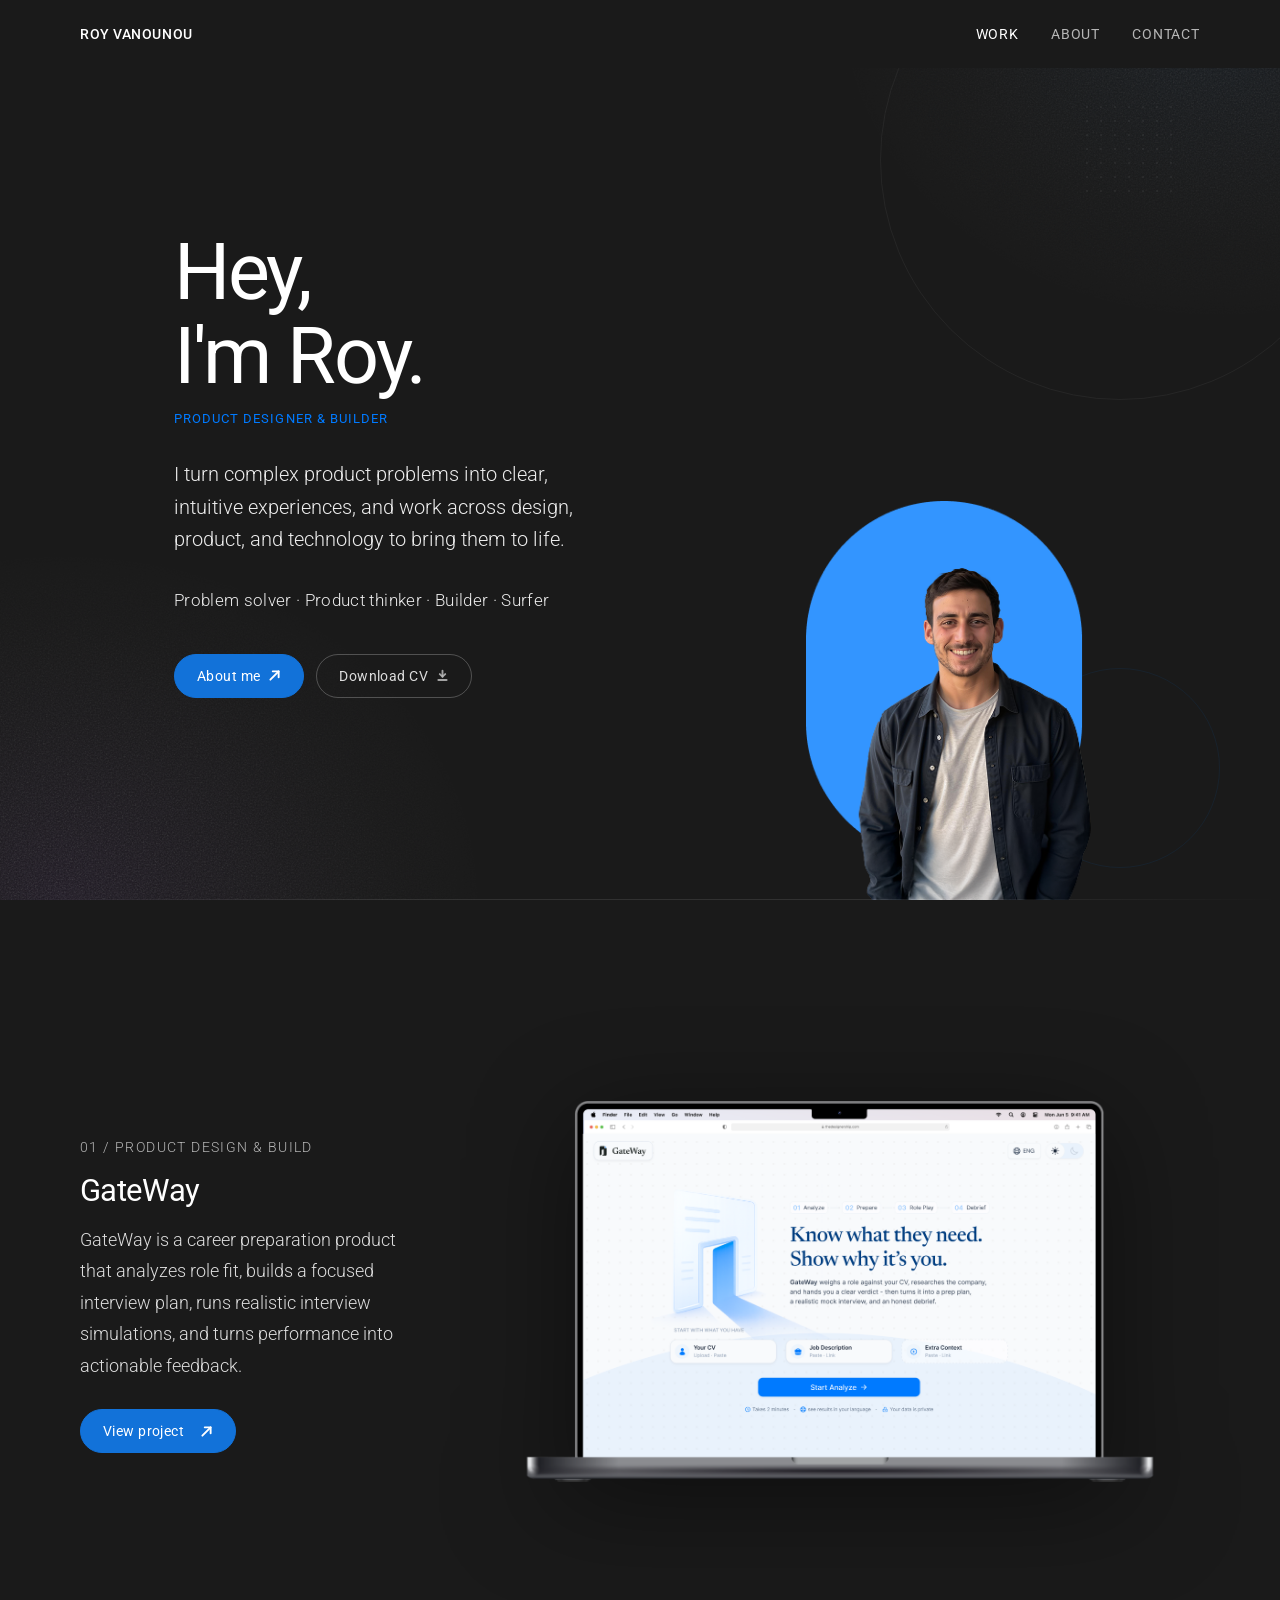
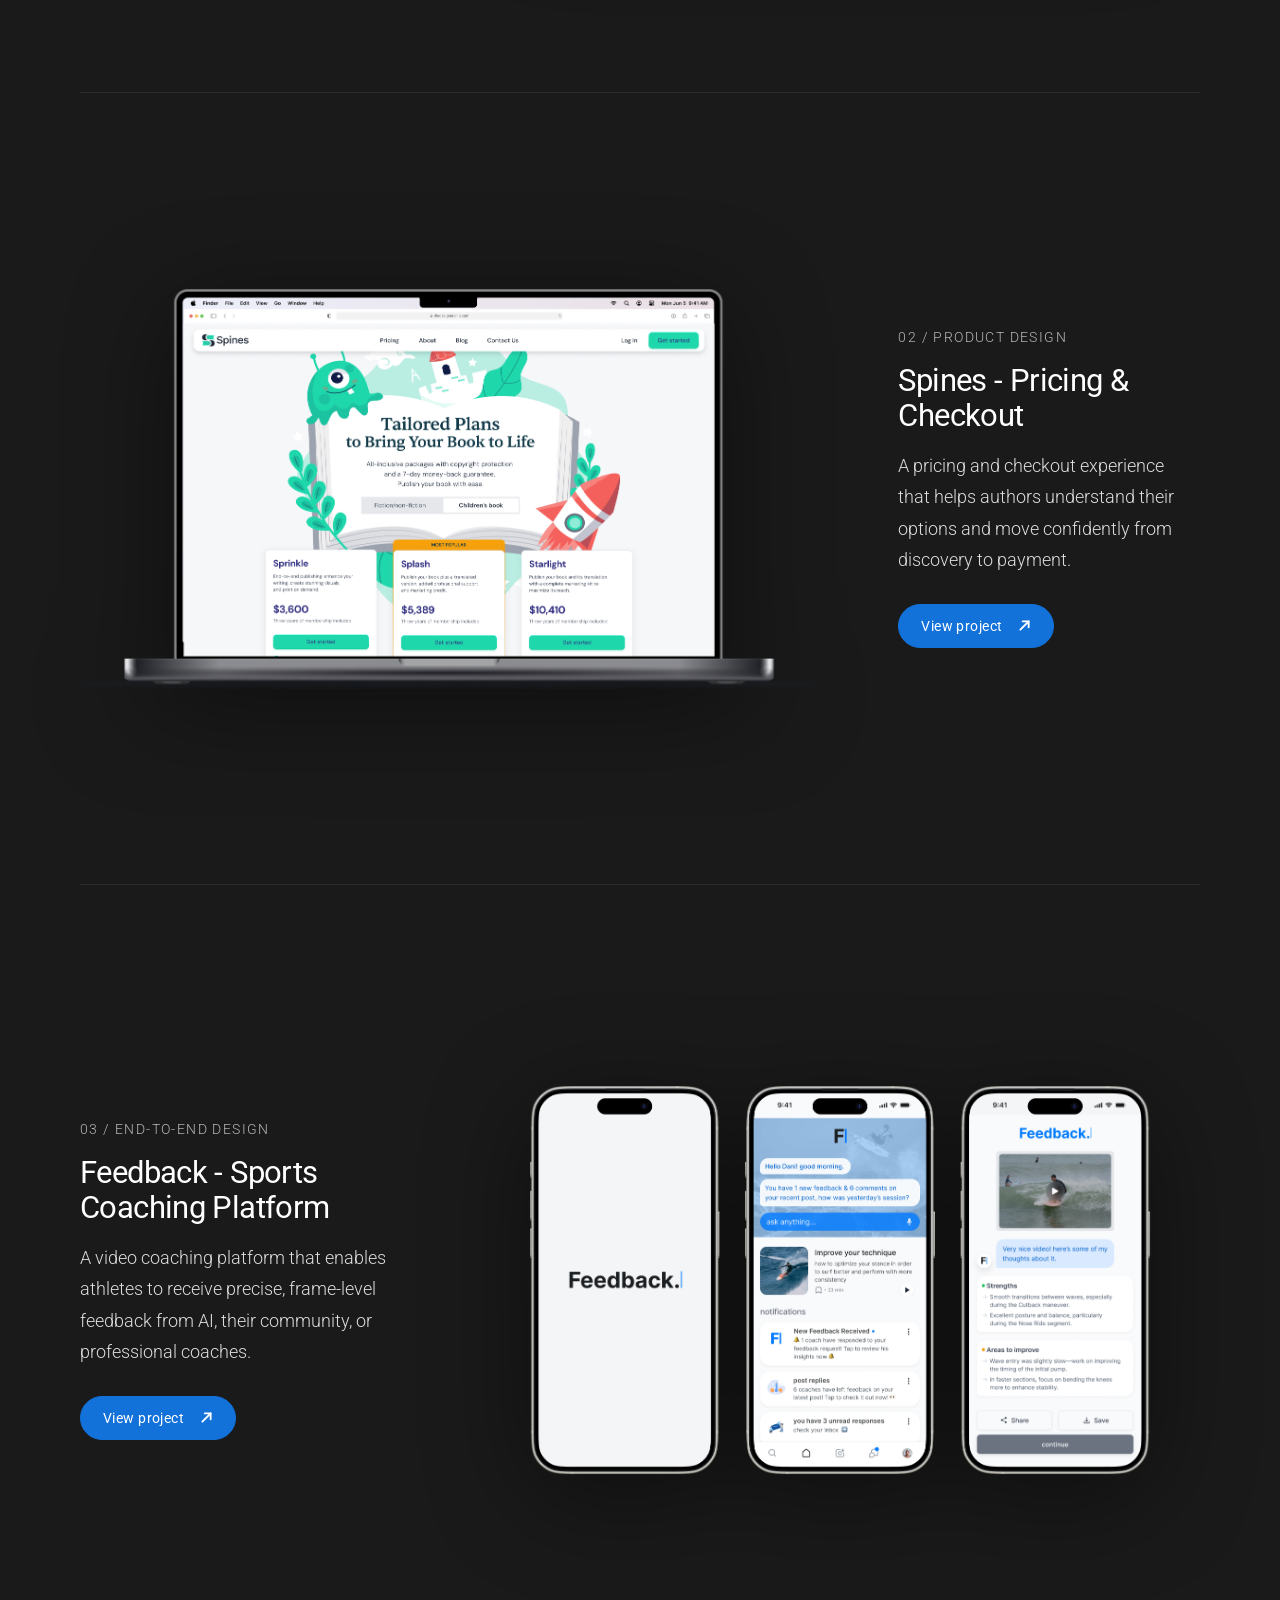
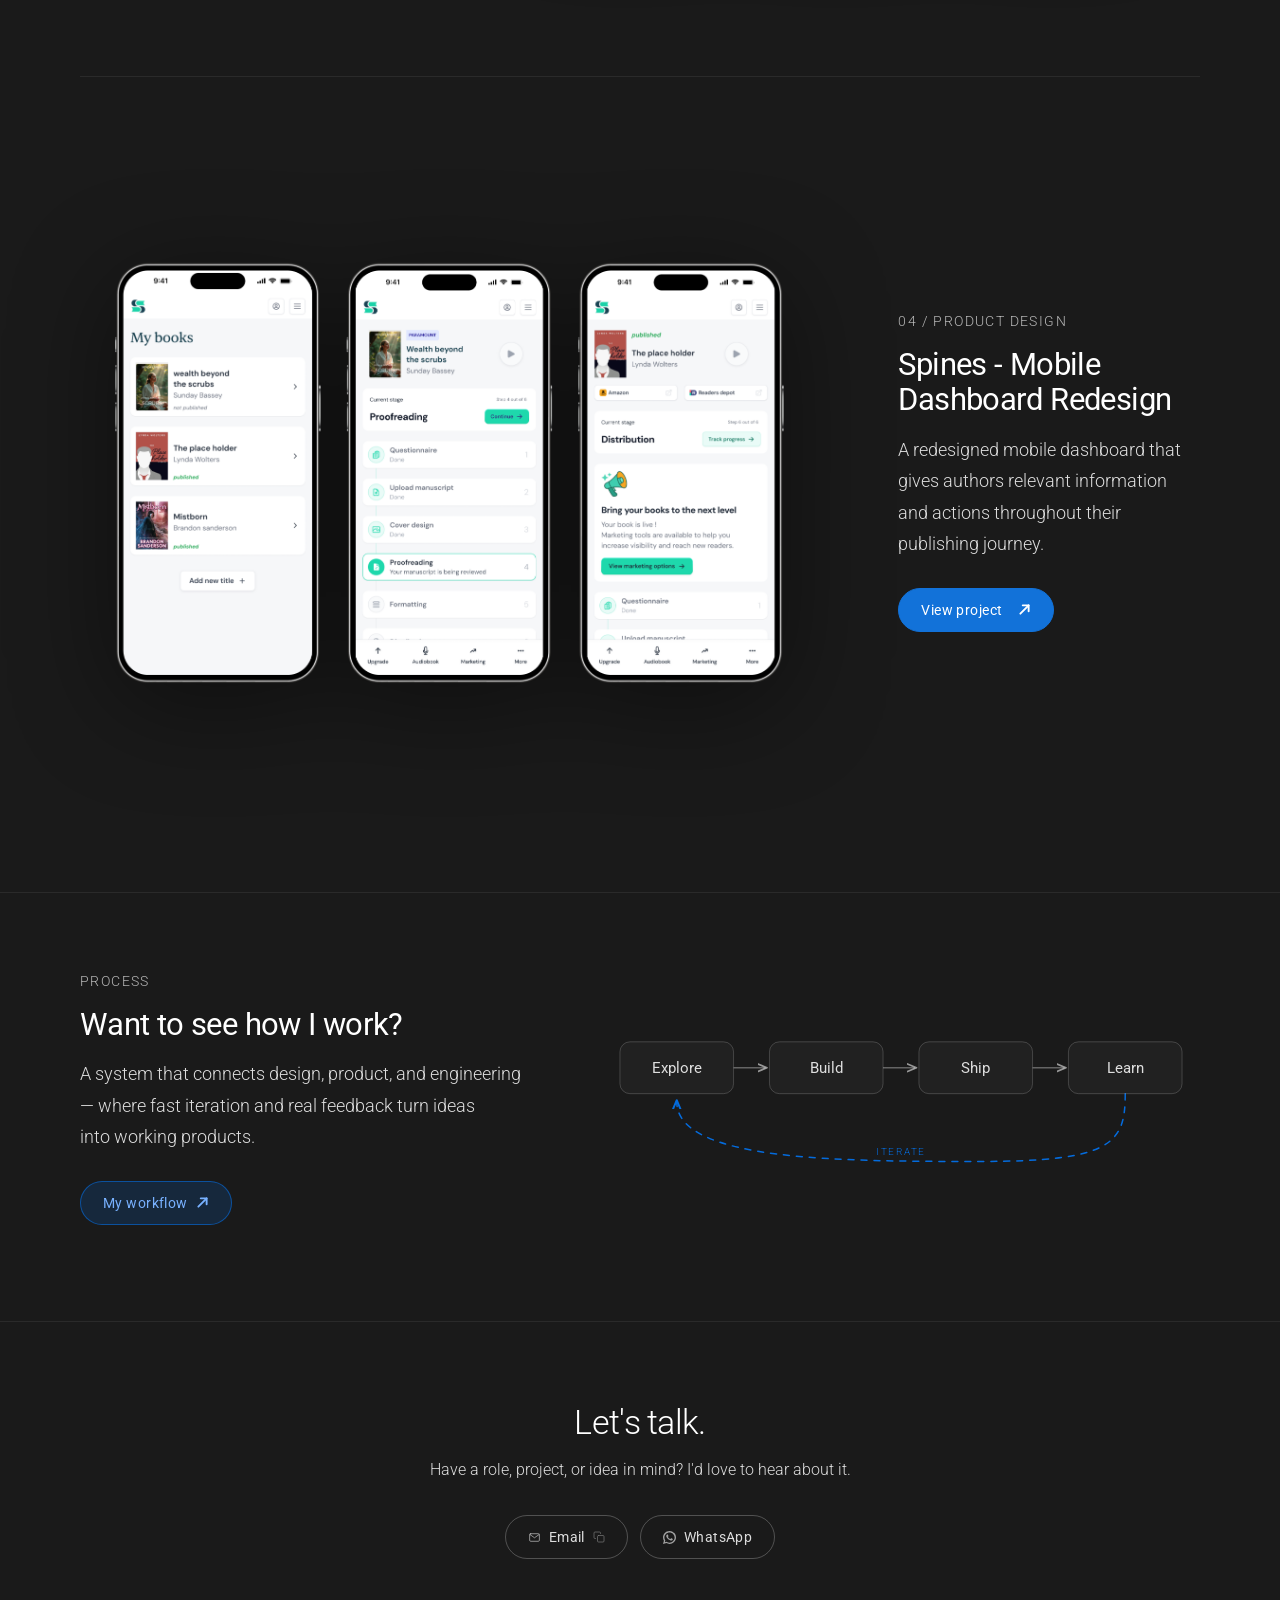
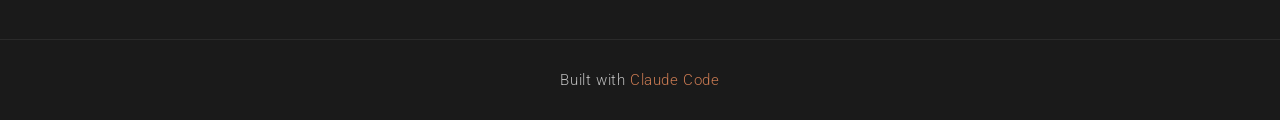
==== commit ea52e647: "Refresh Feedback and Mobile Dashboard case studies Co-Authored-By: Claude Opus 5 <noreply@anthropic." ====
--- a/index.html
+++ b/index.html
@@ -183,15 +183,15 @@
         <div class="work-item work-item--reverse">
           <div class="work-item-text">
             <span class="work-item-meta">04 / Product Design</span>
-            <h2 class="work-item-title">Spines - Mobile Dashboard</h2>
+            <h2 class="work-item-title">Spines - Mobile Dashboard Redesign</h2>
             <p class="work-item-desc">A redesigned mobile dashboard that gives authors relevant information and actions throughout their publishing&nbsp;journey.</p>
             <a href="projects/mobile-dashboard.html" class="btn btn--primary">
-              View project<span class="sr-only">: Spines - Mobile Dashboard</span>
+              View project<span class="sr-only">: Spines - Mobile Dashboard Redesign</span>
               <svg width="11" height="11" viewBox="0 0 11 11" fill="none" stroke="currentColor" stroke-width="1.6" stroke-linecap="round" stroke-linejoin="round" aria-hidden="true"><path d="M2 9L9 2"/><path d="M4 2h5v5"/></svg>
             </a>
           </div>
           <div class="work-item-mockup">
-            <img src="assets/images/cover-dashboard.png" alt="Spines Mobile Dashboard" width="1557" height="1000" loading="lazy">
+            <img src="assets/images/cover-dashboard.png" alt="Spines Mobile Dashboard Redesign" width="1557" height="1000" loading="lazy">
             <a href="projects/mobile-dashboard.html" class="work-item-mockup-link" aria-hidden="true" tabindex="-1"></a>
           </div>
         </div>
--- a/style.css
+++ b/style.css
@@ -70,7 +70,7 @@
   transition: opacity 0.2s;
 }
 
-.nav-logo:hover { opacity: 0.75; }
+@media (hover: hover) { .nav-logo:hover { opacity: 0.75; } }
 
 .nav nav {
   display: flex;
@@ -91,8 +91,11 @@
   transition: color 0.2s;
 }
 
-.nav nav a:hover { color: var(--text); }
-.nav nav a[aria-current="page"] { color: var(--text); }
+@media (hover: hover) {
+  .nav nav a:hover { color: var(--text); }
+}
+.nav nav a[aria-current="page"],
+.nav nav a[aria-current="true"] { color: var(--text); }
 .nav nav a:focus-visible {
   outline: 2px solid var(--accent);
   outline-offset: 4px;
@@ -178,8 +181,11 @@
     border-bottom: 1px solid var(--border);
     transition: color 0.2s;
   }
-  .mobile-menu__links a:hover,
-  .mobile-menu__links a[aria-current="page"] { color: var(--text); }
+  /* Current item (exact page or current section) — text stays fully white.
+     Kept unguarded so it always shows on touch; the hover half is split out to a
+     (hover: hover) block below so a tap can't leave a link stuck white. */
+  .mobile-menu__links a[aria-current="page"],
+  .mobile-menu__links a[aria-current="true"] { color: var(--text); }
 
   /* On-brand focus ring for the menu controls, matching the lightbox pattern */
   .nav-toggle:focus-visible,
@@ -188,6 +194,22 @@
     outline-offset: 3px;
     border-radius: 2px;
   }
+
+  /* The panel takes focus programmatically on open (it's the "Mobile" nav
+     landmark, not an actionable control), so it must never show a ring — the
+     Tab focus-trap moves the first Tab onto "Work", which keeps its own ring.
+     Mirrors the .contact-footer:focus precedent. */
+  .mobile-menu__panel:focus { outline: none; }
+  /* A pointer-initiated close returns focus to the toggle silently (see site.js
+     data-quiet-focus); the plain .nav-toggle:focus-visible ring above is left
+     intact for keyboard users. */
+  .nav-toggle[data-quiet-focus]:focus-visible { outline: none; }
+}
+
+/* Hover is a pointer-only affordance — guarded so a tap never leaves the menu
+   link stuck in its hover colour on touch devices. */
+@media (max-width: 768px) and (hover: hover) {
+  .mobile-menu__links a:hover { color: var(--text); }
 }
 
 @media (max-width: 768px) and (prefers-reduced-motion: reduce) {
@@ -319,7 +341,9 @@
   border-color: #1272d9;
   color: #ffffff;
 }
-.btn--primary:hover { background: #187eec; border-color: #187eec; }
+@media (hover: hover) {
+  .btn--primary:hover { background: #187eec; border-color: #187eec; }
+}
 .btn--primary:active { background: #0f5eb3; border-color: #0f5eb3; }
 
 /* Secondary — restrained semi-transparent blue; same pill, size and icon as Primary */
@@ -328,9 +352,11 @@
   border-color: rgba(0, 122, 255, 0.50);
   color: #78b1ff;   /* lighter blue accent — text + icons (icons inherit via currentColor) */
 }
-.btn--secondary:hover {
-  background: rgba(0, 122, 255, 0.24);
-  border-color: rgba(0, 122, 255, 0.75);
+@media (hover: hover) {
+  .btn--secondary:hover {
+    background: rgba(0, 122, 255, 0.24);
+    border-color: rgba(0, 122, 255, 0.75);
+  }
 }
 .btn--secondary:active { background: rgba(0, 122, 255, 0.32); }
 
@@ -340,12 +366,14 @@
   color: rgba(255, 255, 255, 0.85);
 }
 .btn--tertiary svg { opacity: 0.7; }
-.btn--tertiary:hover {
-  border-color: rgba(255, 255, 255, 0.42);
-  background: rgba(255, 255, 255, 0.04);
-  color: #ffffff;
-}
-.btn--tertiary:hover svg { opacity: 1; }
+@media (hover: hover) {
+  .btn--tertiary:hover {
+    border-color: rgba(255, 255, 255, 0.42);
+    background: rgba(255, 255, 255, 0.04);
+    color: #ffffff;
+  }
+  .btn--tertiary:hover svg { opacity: 1; }
+}
 .btn--tertiary:active { background: rgba(255, 255, 255, 0.07); }
 
 /* Button row container */
@@ -373,7 +401,7 @@
    not a separate target). currentColor + low opacity keeps it consistent with
    each variant and quieter than the label and left icon. */
 .btn .btn-copy-icon { width: 12px; height: 12px; opacity: 0.4; }
-.btn:hover .btn-copy-icon { opacity: 0.55; }
+@media (hover: hover) { .btn:hover .btn-copy-icon { opacity: 0.55; } }
 
 /* Copy-confirmation toast — restrained, accessible (role=status / aria-live),
    auto-dismissed by JS. */
@@ -660,7 +688,7 @@
   color: rgba(255, 255, 255, 0.4);
   transition: color 0.2s;
 }
-.wf-map a:hover { color: var(--text); }
+@media (hover: hover) { .wf-map a:hover { color: var(--text); } }
 .wf-map a.active { color: var(--text); border-left-color: var(--accent); }
 .wf-map a.active .wf-map-num { color: var(--accent); }
 
@@ -755,7 +783,7 @@
   background: rgba(255, 255, 255, 0.02);
   transition: border-color 0.2s;
 }
-.ai-route:hover { border-color: rgba(255, 255, 255, 0.3); }
+@media (hover: hover) { .ai-route:hover { border-color: rgba(255, 255, 255, 0.3); } }
 .ai-route h4 {
   font-size: 15.5px;
   font-weight: 400;
@@ -956,7 +984,6 @@
     cursor: pointer;
     transition: color 0.2s;
   }
-  .wf-tools-toggle:hover { color: var(--text); }
   .wf-tools-toggle:focus-visible { outline: 2px solid var(--accent); outline-offset: 3px; border-radius: 2px; }
   .wf-tools-toggle svg { transition: transform 0.2s; }
   .wf-tools.open .wf-tools-toggle svg { transform: rotate(180deg); }
@@ -964,6 +991,11 @@
   .wf-tools:not(.open) .wts-hide { display: none; }
   .wf-tools-body { display: none; }
   .wf-tools.open .wf-tools-body { display: block; margin-top: 10px; }
+}
+/* Hover guarded to hover-capable pointers so a tap can't leave the toggle stuck
+   in its hover colour on touch (the collapsible control only exists ≤1100px). */
+@media (max-width: 1100px) and (hover: hover) {
+  .wf-tools-toggle:hover { color: var(--text); }
 }
 @media (prefers-reduced-motion: reduce) {
   .wf-tools-toggle svg { transition: none; }
@@ -1137,7 +1169,7 @@
   transition: color 0.2s;
 }
 
-.back-link:hover { color: var(--text); }
+@media (hover: hover) { .back-link:hover { color: var(--text); } }
 .back-link::before { content: '←'; font-size: 14px; }
 
 .project-header {
@@ -1342,7 +1374,7 @@
   color: var(--text);
 }
 
-.project-nav__item:hover { opacity: 0.5; }
+@media (hover: hover) { .project-nav__item:hover { opacity: 0.5; } }
 
 .project-nav__item--next {
   margin-left: auto;
@@ -1465,7 +1497,7 @@
   transition: background 0.15s;
   z-index: 2;
 }
-.lightbox-close:hover { background: rgba(60, 60, 60, 0.92); }
+@media (hover: hover) { .lightbox-close:hover { background: rgba(60, 60, 60, 0.92); } }
 
 /* Zoom control bar */
 .lightbox-zoombar {
@@ -1501,7 +1533,7 @@
   justify-content: center;
   transition: background 0.15s, color 0.15s;
 }
-.lightbox-zoombtn:hover:not(:disabled) { background: rgba(255, 255, 255, 0.10); color: #fff; }
+@media (hover: hover) { .lightbox-zoombtn:hover:not(:disabled) { background: rgba(255, 255, 255, 0.10); color: #fff; } }
 .lightbox-zoombtn:active:not(:disabled) { background: rgba(255, 255, 255, 0.16); }
 .lightbox-zoombtn:disabled { opacity: 0.35; cursor: default; }
 .lightbox-fit {
@@ -1519,7 +1551,7 @@
   cursor: pointer;
   transition: background 0.15s, color 0.15s;
 }
-.lightbox-fit:hover { background: rgba(255, 255, 255, 0.10); color: #fff; }
+@media (hover: hover) { .lightbox-fit:hover { background: rgba(255, 255, 255, 0.10); color: #fff; } }
 .lightbox-percent {
   min-width: 44px;
   text-align: center;
@@ -1549,7 +1581,7 @@
   background: rgba(255, 255, 255, 0.9);
   transition: background 0.15s;
 }
-.lightbox-slider:hover::-webkit-slider-thumb { background: #fff; }
+@media (hover: hover) { .lightbox-slider:hover::-webkit-slider-thumb { background: #fff; } }
 .lightbox-slider::-moz-range-track {
   height: 3px;
   border-radius: 2px;
@@ -1715,3 +1747,421 @@
   white-space: nowrap;
   border: 0;
 }
+
+/* ══════════════════════════════════════════════════════════════════════════
+   CASE-STUDY PRESENTATION PRIMITIVES
+   Additive. Scoped to .project-page AND keyed to .case-study-* classes that
+   no existing page uses, so these rules are inert until a page opts in.
+   Never edits an existing rule. Gateway's local sf-* block is untouched;
+   shared visual constants below are copied by value, not by selector.
+   ═══════════════════════════════════════════════════════════════════════ */
+
+/* ── Framed statement — a single load-bearing line, not a card ── */
+.project-page .case-study-statement {
+  border-left: 2px solid var(--accent);
+  background: var(--bg2);
+  border-radius: 0 10px 10px 0;
+  padding: 26px 32px;
+  margin: 32px 0;
+  max-width: 780px;
+  font-size: clamp(19px, 1.1rem + 0.35vw, 22px);
+  font-weight: 300;
+  line-height: 1.55;
+  color: var(--text);
+  letter-spacing: -0.01em;
+  text-wrap: pretty;
+}
+.project-page .case-study-statement em {
+  font-style: normal;
+  color: var(--text);
+}
+
+/* ── Compare — two sides across a centre hairline. Borderless: the rule
+      between them carries the "two-sided" idea, not two boxes. ── */
+.project-page .case-study-compare {
+  display: grid;
+  grid-template-columns: 1fr 1px 1fr;
+  gap: 0 40px;
+  margin: 36px 0 0;
+  align-items: start;
+}
+.project-page .case-study-compare__rule {
+  background: var(--border);
+  align-self: stretch;
+  width: 1px;
+}
+.project-page .case-study-compare__side > h4,
+.project-page .case-study-compare__title {
+  font-size: 12px;
+  font-weight: 500;
+  line-height: 1.4;
+  letter-spacing: 0.12em;
+  text-transform: uppercase;
+  color: var(--accent);
+  margin: 0 0 16px;
+  max-width: none;
+}
+.project-page .case-study-compare__lead {
+  font-size: 17px;
+  font-weight: 300;
+  line-height: 1.6;
+  color: var(--text);
+  margin: 0 0 16px;
+  text-wrap: pretty;
+}
+.project-page .case-study-compare .feature-list { margin-top: 0; }
+
+/* ── Index — numbered insights on top rules. No fills, no boxes:
+      the rule + numeral does the grouping. ── */
+.project-page .case-study-index {
+  display: grid;
+  grid-template-columns: repeat(3, 1fr);
+  gap: 0 36px;
+  margin: 36px 0 0;
+}
+.project-page .case-study-index__item {
+  border-top: 1px solid var(--border);
+  padding-top: 18px;
+}
+.project-page .case-study-index__num {
+  display: block;
+  font-size: 13px;
+  font-weight: 400;
+  letter-spacing: 0.14em;
+  color: var(--accent);
+  margin-bottom: 12px;
+  font-variant-numeric: tabular-nums;
+}
+.project-page .case-study-index__title {
+  font-size: 17px;
+  font-weight: 400;
+  line-height: 1.35;
+  color: var(--text);
+  margin: 0 0 8px;
+  letter-spacing: -0.01em;
+  text-wrap: balance;
+}
+.project-page .case-study-index__body {
+  font-size: 15px;
+  font-weight: 300;
+  line-height: 1.7;
+  color: var(--text-body);
+  margin: 0;
+  text-wrap: pretty;
+}
+
+/* ── Ledger — one contained panel of label|body rows. Horizontal rows,
+      deliberately unlike the compare columns and the index row. ── */
+.project-page .case-study-ledger {
+  border: 1px solid var(--border);
+  border-radius: 12px;
+  background: var(--bg2);
+  margin: 36px 0 0;
+  max-width: 880px;
+  overflow: hidden;
+}
+.project-page .case-study-ledger__row {
+  display: grid;
+  grid-template-columns: 210px 1fr;
+  gap: 28px;
+  padding: 24px 30px;
+  align-items: baseline;
+}
+.project-page .case-study-ledger__row + .case-study-ledger__row {
+  border-top: 1px solid var(--border);
+}
+.project-page .case-study-ledger__label {
+  font-size: 12px;
+  font-weight: 500;
+  line-height: 1.4;
+  letter-spacing: 0.12em;
+  text-transform: uppercase;
+  color: var(--muted);
+  margin: 0;
+  max-width: none;
+}
+.project-page .case-study-ledger__body {
+  font-size: 16px;
+  font-weight: 300;
+  line-height: 1.7;
+  color: var(--text-body);
+  margin: 0;
+  max-width: 600px;
+  text-wrap: pretty;
+}
+.project-page .case-study-ledger__body strong {
+  font-weight: 400;
+  color: var(--text);
+}
+
+/* ── Flow — diagram primitives. Visual constants match the Gateway system
+      flow so the two case studies read as one language. ── */
+.project-page .case-study-flow {
+  display: flex;
+  flex-direction: column;
+  align-items: center;
+  margin: 36px auto 0;
+  max-width: 900px;
+}
+.project-page .case-study-flow__node {
+  border: 1px solid rgba(255, 255, 255, 0.28);
+  background: rgba(255, 255, 255, 0.03);
+  border-radius: 12px;
+  padding: 18px 26px;
+  text-align: center;
+}
+.project-page .case-study-flow__node--accent {
+  border-color: rgba(0, 122, 255, 0.55);
+  background: rgba(0, 122, 255, 0.07);
+}
+.project-page .case-study-flow__title {
+  font-size: 17px;
+  font-weight: 400;
+  line-height: 1.35;
+  letter-spacing: -0.01em;
+  color: var(--text);
+  margin: 0;
+  text-align: center;
+  max-width: none;
+}
+.project-page .case-study-flow__meta {
+  font-size: 11px;
+  line-height: 1.4;
+  letter-spacing: 0.08em;
+  text-transform: uppercase;
+  color: var(--muted);
+  text-align: center;
+  margin: 8px 0 0;
+  max-width: none;
+}
+.project-page .case-study-flow__body {
+  font-size: 14px;
+  font-weight: 300;
+  line-height: 1.65;
+  color: var(--text-body);
+  margin: 12px 0 0;
+  text-align: left;
+  text-wrap: pretty;
+}
+.project-page .case-study-flow__pipe {
+  width: 2px;
+  height: 34px;
+  margin: 10px 0;
+  background: repeating-linear-gradient(to bottom, rgba(255, 255, 255, 0.4) 0 3px, transparent 3px 11px);
+  animation: cs-flow-anim 1.1s linear infinite;
+  flex-shrink: 0;
+}
+.project-page .case-study-flow__pipe--accent {
+  background: repeating-linear-gradient(to bottom, rgba(0, 122, 255, 0.75) 0 3px, transparent 3px 11px);
+}
+@keyframes cs-flow-anim {
+  to { background-position: 0 14px; }
+}
+.project-page .case-study-flow__fork {
+  display: grid;
+  grid-template-columns: repeat(3, 1fr);
+  gap: 18px;
+  width: 100%;
+  position: relative;
+  padding-top: 26px;
+}
+/* the horizontal spine that fans the single source out to three paths */
+.project-page .case-study-flow__fork::before {
+  content: '';
+  position: absolute;
+  top: 0;
+  left: 16.66%;
+  right: 16.66%;
+  height: 1px;
+  background: rgba(255, 255, 255, 0.28);
+}
+.project-page .case-study-flow__fork > * { position: relative; }
+.project-page .case-study-flow__fork > *::before {
+  content: '';
+  position: absolute;
+  top: -26px;
+  left: 50%;
+  width: 1px;
+  height: 26px;
+  background: rgba(255, 255, 255, 0.28);
+}
+/* carries product facts (tokens, pricing, scope) — running content, so
+   --text-body, never --muted. Measure kept near 70ch. */
+.project-page .case-study-flow__note {
+  font-size: 14px;
+  font-weight: 300;
+  line-height: 1.65;
+  color: var(--text-body);
+  margin: 22px 0 0;
+  max-width: 540px;
+  text-align: center;
+  text-wrap: pretty;
+}
+.project-page .case-study-flow__nowrap { white-space: nowrap; }
+
+/* ── Notes — numbered annotations that sit BESIDE a screen, never over it.
+      Nothing is positioned, so nothing repositions when it stacks. ── */
+.project-page .case-study-notes {
+  list-style: none;
+  margin: 0;
+  padding: 0;
+  display: flex;
+  flex-direction: column;
+  gap: 22px;
+}
+.project-page .case-study-note {
+  display: grid;
+  grid-template-columns: 26px 1fr;
+  gap: 14px;
+  align-items: start;
+}
+.project-page .case-study-note__num {
+  width: 26px;
+  height: 26px;
+  border-radius: 50%;
+  background: var(--accent);
+  color: #fff;
+  font-size: 12px;
+  font-weight: 500;
+  display: flex;
+  align-items: center;
+  justify-content: center;
+  flex-shrink: 0;
+  font-variant-numeric: tabular-nums;
+}
+.project-page .case-study-note__text {
+  font-size: 15.5px;
+  font-weight: 300;
+  line-height: 1.7;
+  color: var(--text-body);
+  margin: 0;
+  padding-top: 2px;
+  text-wrap: pretty;
+}
+
+/* ── Subsection heading — the one h3 level on case-study pages.
+      Class-scoped so a bare <h3> anywhere else inherits nothing. ── */
+.project-page h3.case-study-subheading {
+  font-size: 18px;
+  font-weight: 400;
+  line-height: 1.35;
+  letter-spacing: -0.01em;
+  color: var(--text);
+  margin: 0 0 12px;
+  text-wrap: balance;
+}
+
+/* ── Responsive ── */
+@media (max-width: 900px) {
+  .project-page .case-study-compare {
+    grid-template-columns: 1fr;
+    gap: 32px;
+  }
+  .project-page .case-study-compare__rule {
+    width: auto;
+    height: 1px;
+    align-self: auto;
+  }
+  .project-page .case-study-index {
+    grid-template-columns: 1fr;
+    gap: 24px;
+  }
+  .project-page .case-study-ledger__row {
+    grid-template-columns: 1fr;
+    gap: 10px;
+    padding: 22px 24px;
+  }
+  /* fork stacks: the horizontal spine and its drops are replaced by
+     vertical pipes between the stacked paths */
+  .project-page .case-study-flow__fork {
+    grid-template-columns: 1fr;
+    gap: 0;
+    padding-top: 0;
+  }
+  .project-page .case-study-flow__fork::before { display: none; }
+  .project-page .case-study-flow__fork > *::before { display: none; }
+  .project-page .case-study-flow__fork > * + * { margin-top: 18px; }
+  .project-page .case-study-flow__node { padding: 16px 20px; }
+  .project-page .case-study-flow__title,
+  .project-page .case-study-flow__body { text-align: left; }
+  .project-page .case-study-flow__meta { text-align: left; }
+  .project-page .case-study-flow__note { text-align: left; }
+}
+
+@media (max-width: 600px) {
+  .project-page .case-study-statement {
+    padding: 22px 22px;
+    margin: 26px 0;
+  }
+  .project-page .case-study-ledger__row { padding: 20px; }
+}
+
+@media (prefers-reduced-motion: reduce) {
+  .project-page .case-study-flow__pipe { animation: none; }
+}
+
+/* ── Flow: optional sidecar + two-way destination fork ──────────────────────
+   The optional layer hangs off the SOURCE node, not below the destinations —
+   placing it downstream would imply a sequence that the product does not have.
+   Equal 1fr outer columns keep the source node on the flow's centre line, so
+   the pipe and the fork spine below still share one axis. */
+.project-page .case-study-flow__source-row {
+  display: grid;
+  grid-template-columns: 1fr minmax(0, 300px) 1fr;
+  align-items: center;
+  width: 100%;
+}
+.project-page .case-study-flow__source-row > .case-study-flow__node { grid-column: 2; }
+.project-page .case-study-flow__sidecar {
+  grid-column: 3;
+  display: flex;
+  align-items: center;
+  min-width: 0;
+}
+/* dashed = optional; the vertical __pipe stays solid-dashed-animated for the
+   main path, this one is static so it reads as an attachment, not a flow */
+.project-page .case-study-flow__sidecar-link {
+  flex: 0 0 30px;
+  height: 1px;
+  background: repeating-linear-gradient(to right, rgba(255, 255, 255, 0.4) 0 3px, transparent 3px 11px);
+}
+.project-page .case-study-flow__node--layer {
+  border-style: dashed;
+  border-color: rgba(255, 255, 255, 0.34);
+  background: transparent;
+  flex: 1 1 auto;
+  min-width: 0;
+  padding: 16px 20px;
+}
+.project-page .case-study-flow__caption {
+  font-size: 11px;
+  line-height: 1.4;
+  letter-spacing: 0.08em;
+  text-transform: uppercase;
+  color: var(--muted);
+  text-align: center;
+  margin: 0 0 14px;
+  max-width: none;
+}
+.project-page .case-study-flow__fork--two { grid-template-columns: repeat(2, 1fr); }
+.project-page .case-study-flow__fork--two::before { left: 25%; right: 25%; }
+
+@media (max-width: 900px) {
+  /* sidecar drops beneath the source, still dashed and still labelled optional */
+  .project-page .case-study-flow__source-row { grid-template-columns: 1fr; }
+  .project-page .case-study-flow__source-row > .case-study-flow__node { grid-column: 1; }
+  .project-page .case-study-flow__sidecar {
+    grid-column: 1;
+    flex-direction: column;
+    align-items: stretch;
+  }
+  .project-page .case-study-flow__sidecar-link {
+    flex: 0 0 24px;
+    width: 1px;
+    height: 24px;
+    margin: 0 auto;
+    background: repeating-linear-gradient(to bottom, rgba(255, 255, 255, 0.4) 0 3px, transparent 3px 11px);
+  }
+  .project-page .case-study-flow__fork--two { grid-template-columns: 1fr; }
+  .project-page .case-study-flow__caption { text-align: left; }
+}
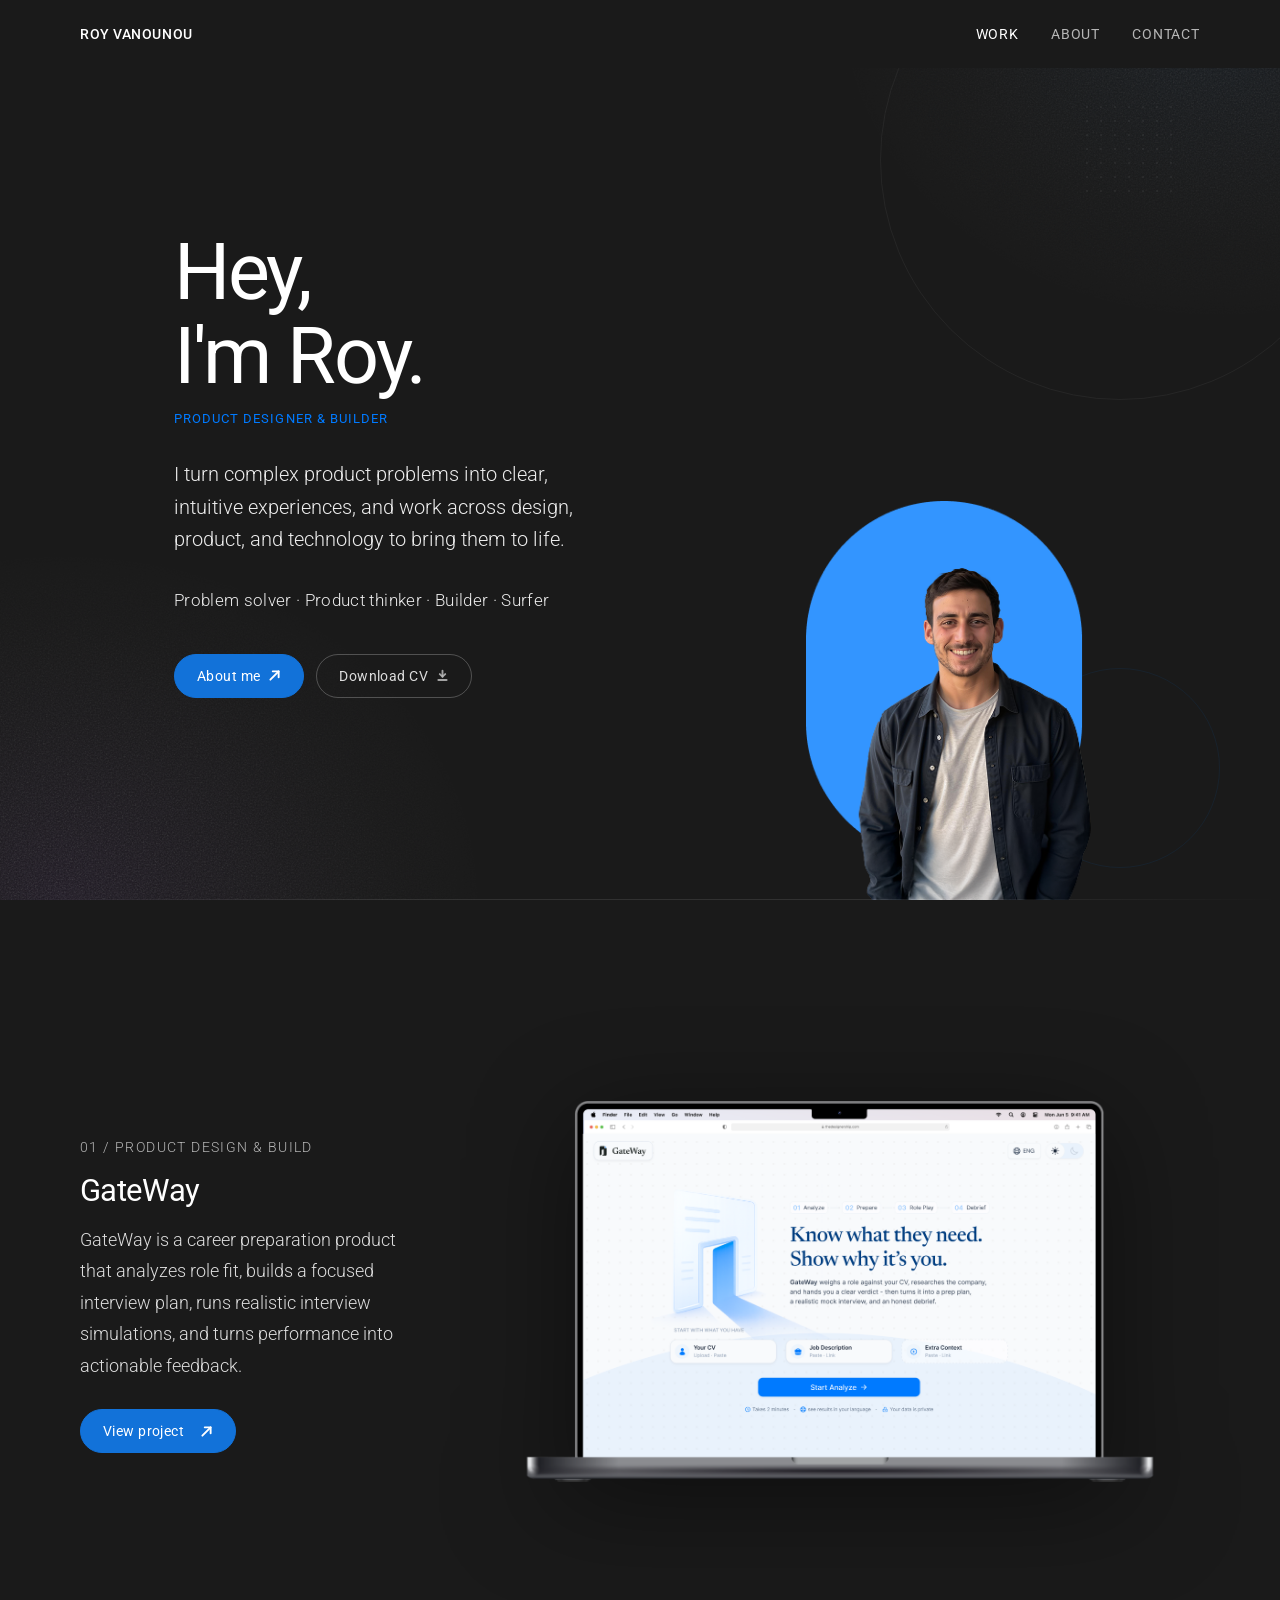
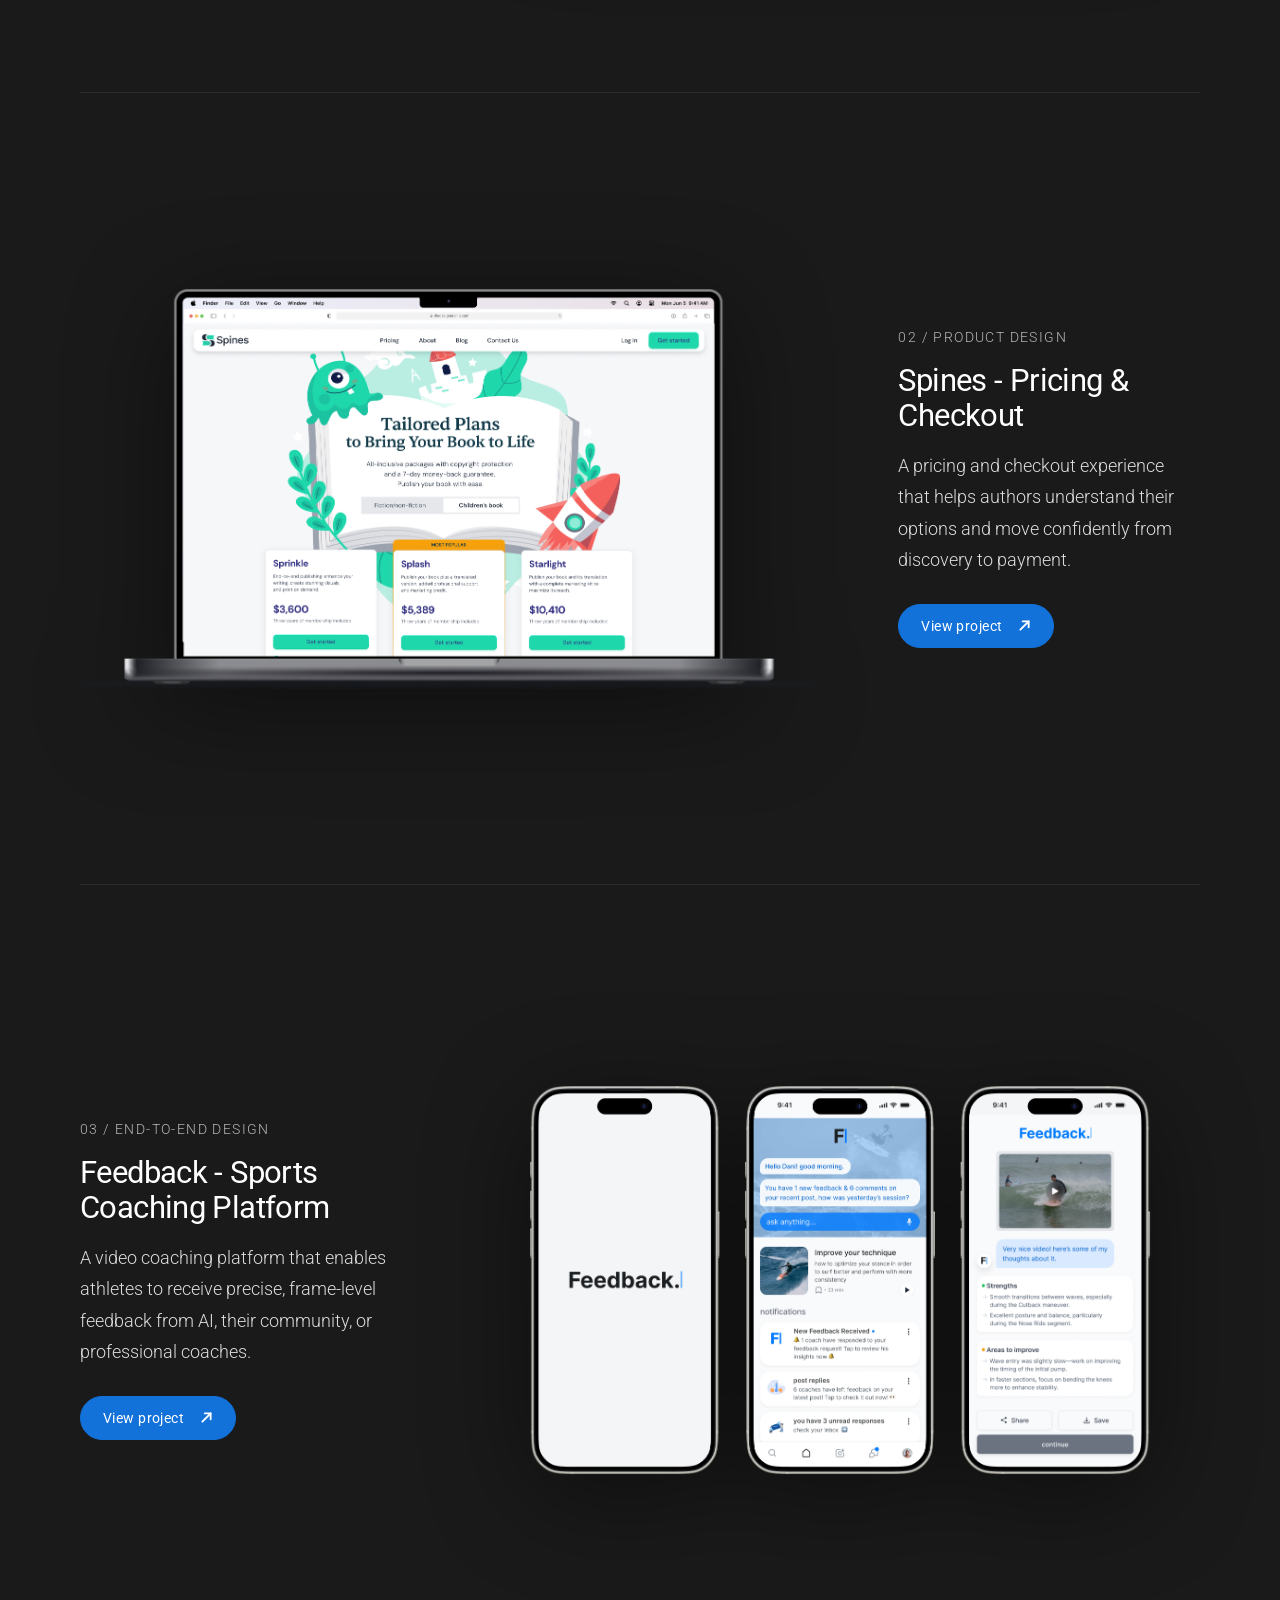
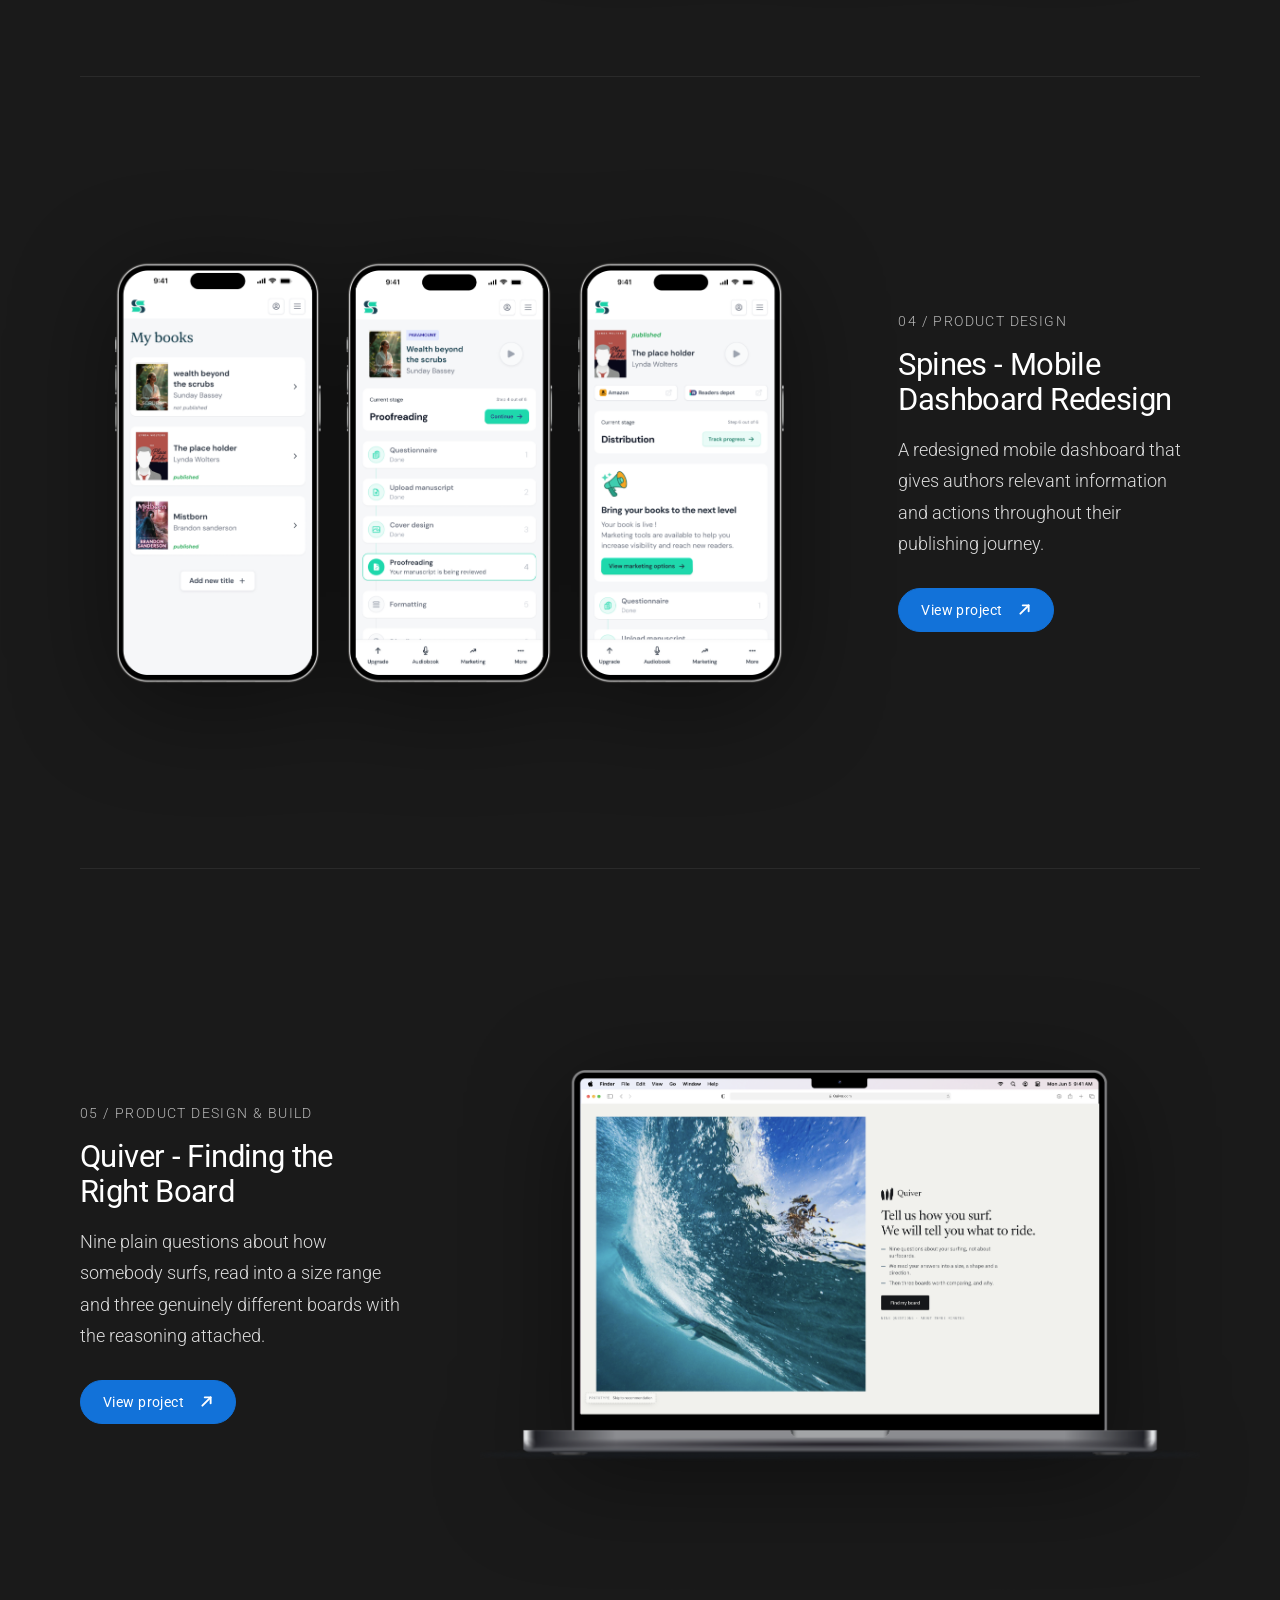
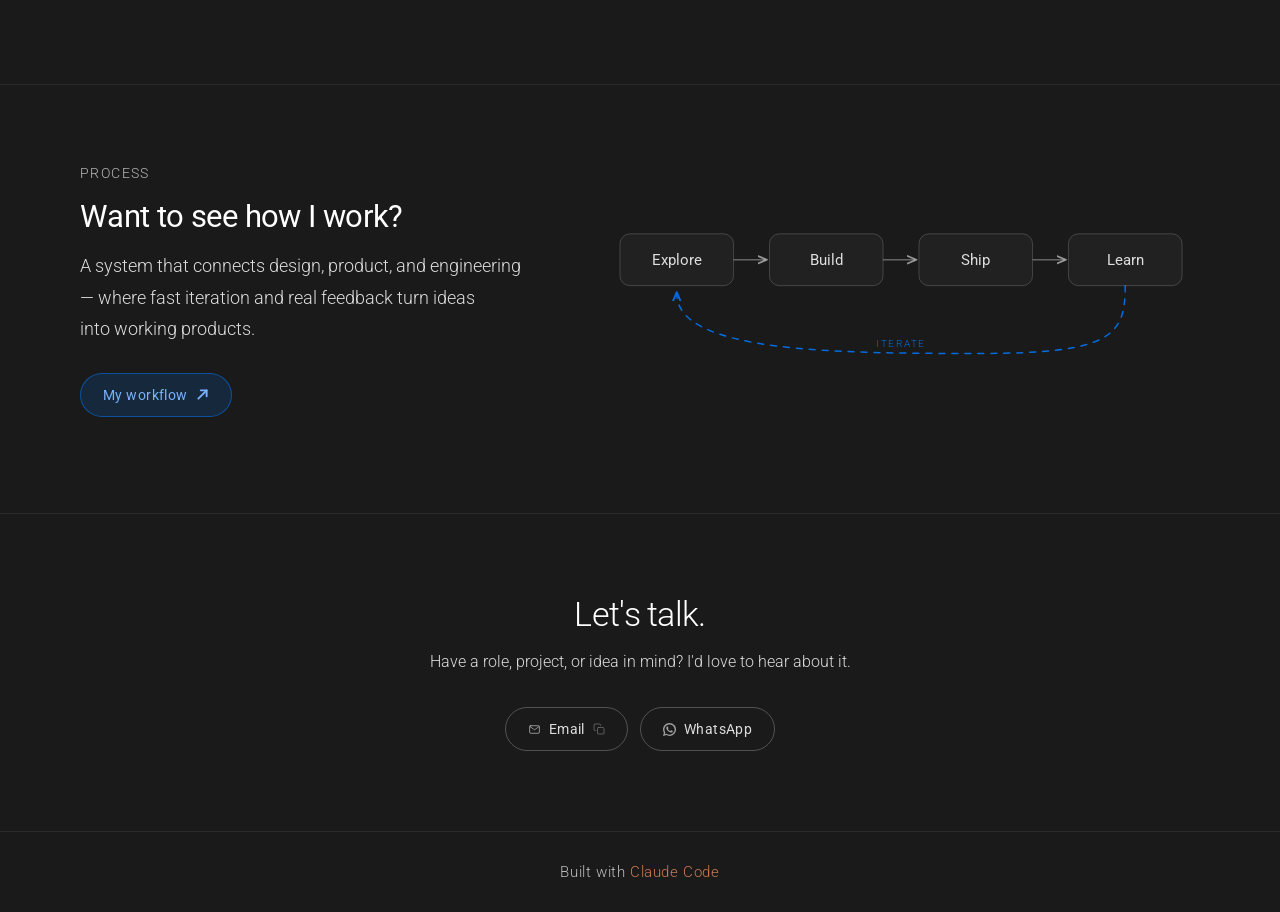
==== commit 2736015c: "Wire Quiver into the homepage and nav chain - Homepage gets Quiver as item 05, a plain .work-item so" ====
--- a/index.html
+++ b/index.html
@@ -24,6 +24,14 @@
   <link rel="preconnect" href="https://fonts.gstatic.com" crossorigin>
   <link rel="stylesheet" href="https://fonts.googleapis.com/css2?family=Roboto:wght@300;400;500&display=swap">
   <link rel="stylesheet" href="style.css">
+  <!-- Microsoft Clarity -->
+  <script type="text/javascript">
+      (function(c,l,a,r,i,t,y){
+          c[a]=c[a]||function(){(c[a].q=c[a].q||[]).push(arguments)};
+          t=l.createElement(r);t.async=1;t.src="https://www.clarity.ms/tag/"+i;
+          y=l.getElementsByTagName(r)[0];y.parentNode.insertBefore(t,y);
+      })(window, document, "clarity", "script", "yej298a69u");
+  </script>
 </head>
 <body>
 
@@ -193,6 +201,23 @@
           <div class="work-item-mockup">
             <img src="assets/images/cover-dashboard.png" alt="Spines Mobile Dashboard Redesign" width="1557" height="1000" loading="lazy">
             <a href="projects/mobile-dashboard.html" class="work-item-mockup-link" aria-hidden="true" tabindex="-1"></a>
+          </div>
+        </div>
+
+        <!-- 05 · text left / mockup right -->
+        <div class="work-item">
+          <div class="work-item-text">
+            <span class="work-item-meta">05 / Product Design &amp; Build</span>
+            <h2 class="work-item-title">Quiver - Finding the Right Board</h2>
+            <p class="work-item-desc">Nine plain questions about how somebody surfs, read into a size range and three genuinely different boards with the reasoning&nbsp;attached.</p>
+            <a href="projects/quiver.html" class="btn btn--primary">
+              View project<span class="sr-only">: Quiver - Finding the Right Board</span>
+              <svg width="11" height="11" viewBox="0 0 11 11" fill="none" stroke="currentColor" stroke-width="1.6" stroke-linecap="round" stroke-linejoin="round" aria-hidden="true"><path d="M2 9L9 2"/><path d="M4 2h5v5"/></svg>
+            </a>
+          </div>
+          <div class="work-item-mockup">
+            <img src="assets/images/cover-quiver.png" alt="Quiver landing page shown on a MacBook" width="1557" height="1000" loading="lazy">
+            <a href="projects/quiver.html" class="work-item-mockup-link" aria-hidden="true" tabindex="-1"></a>
           </div>
         </div>
 
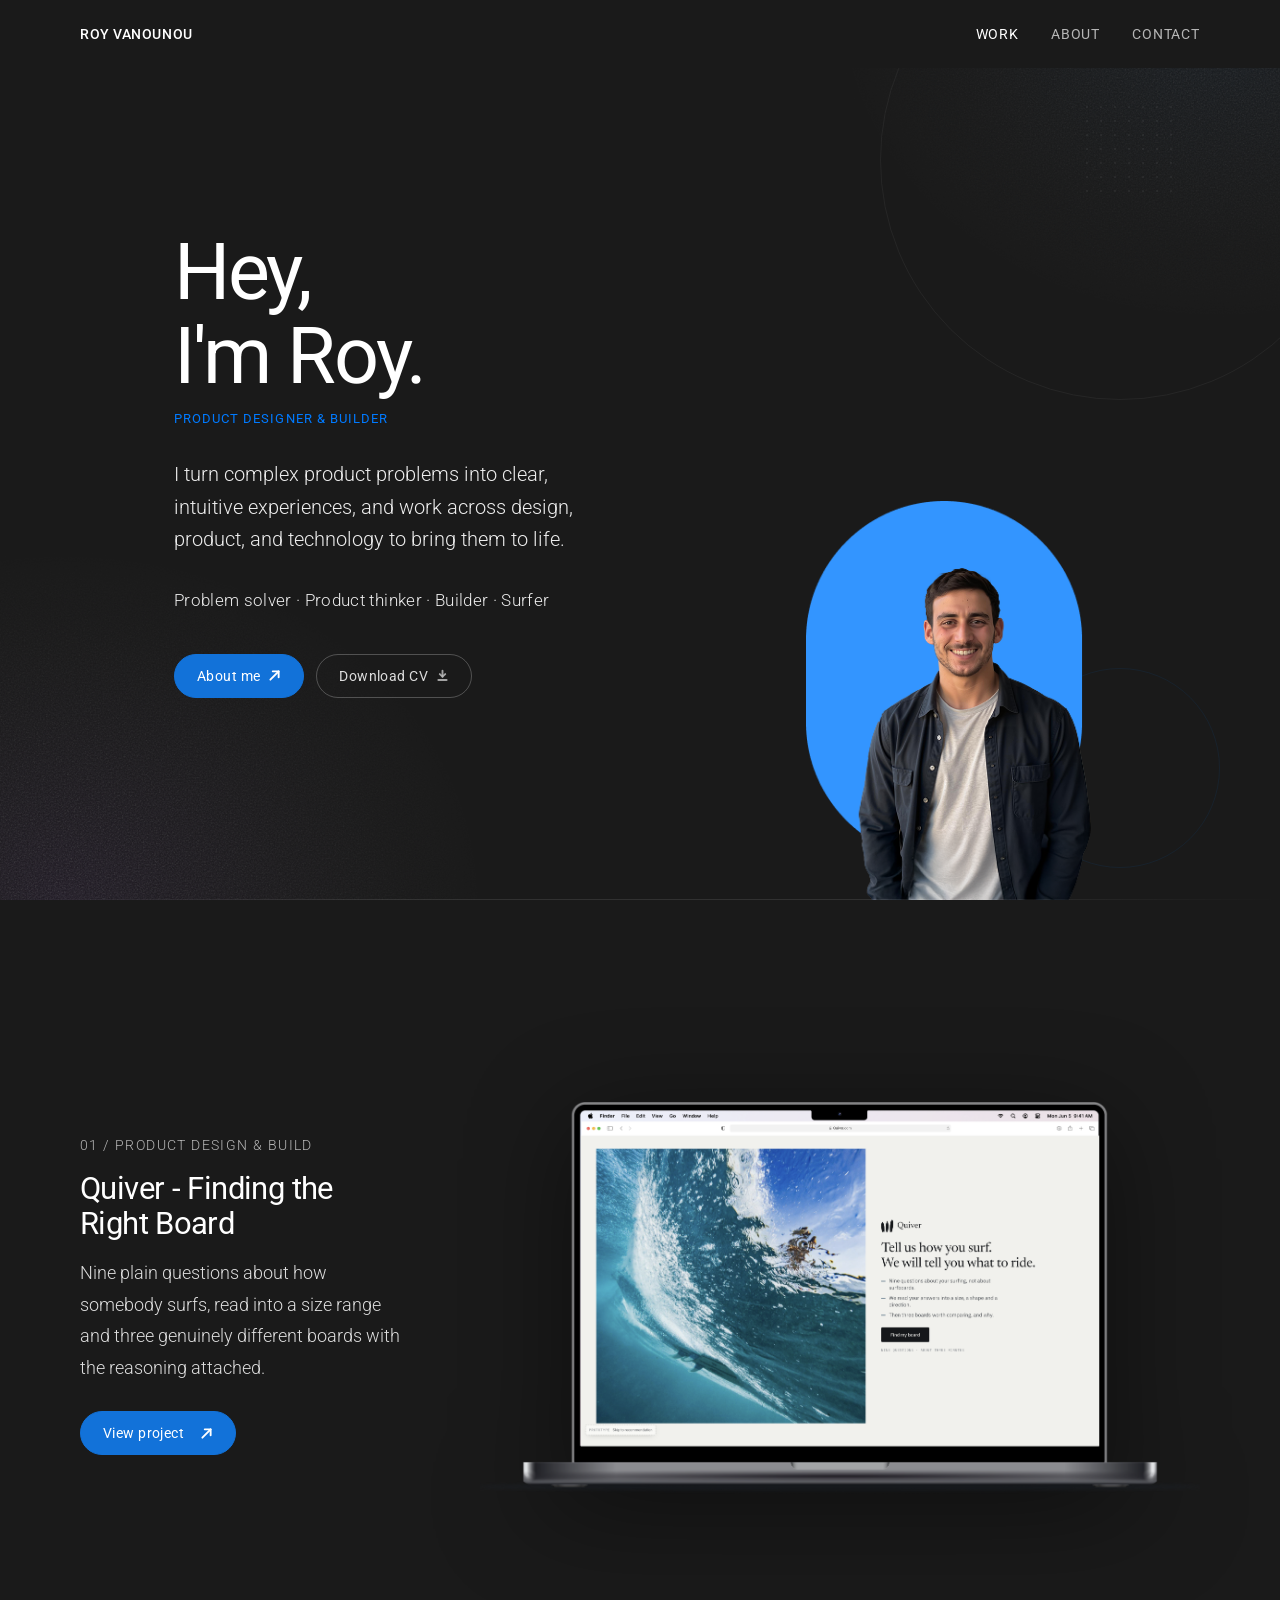
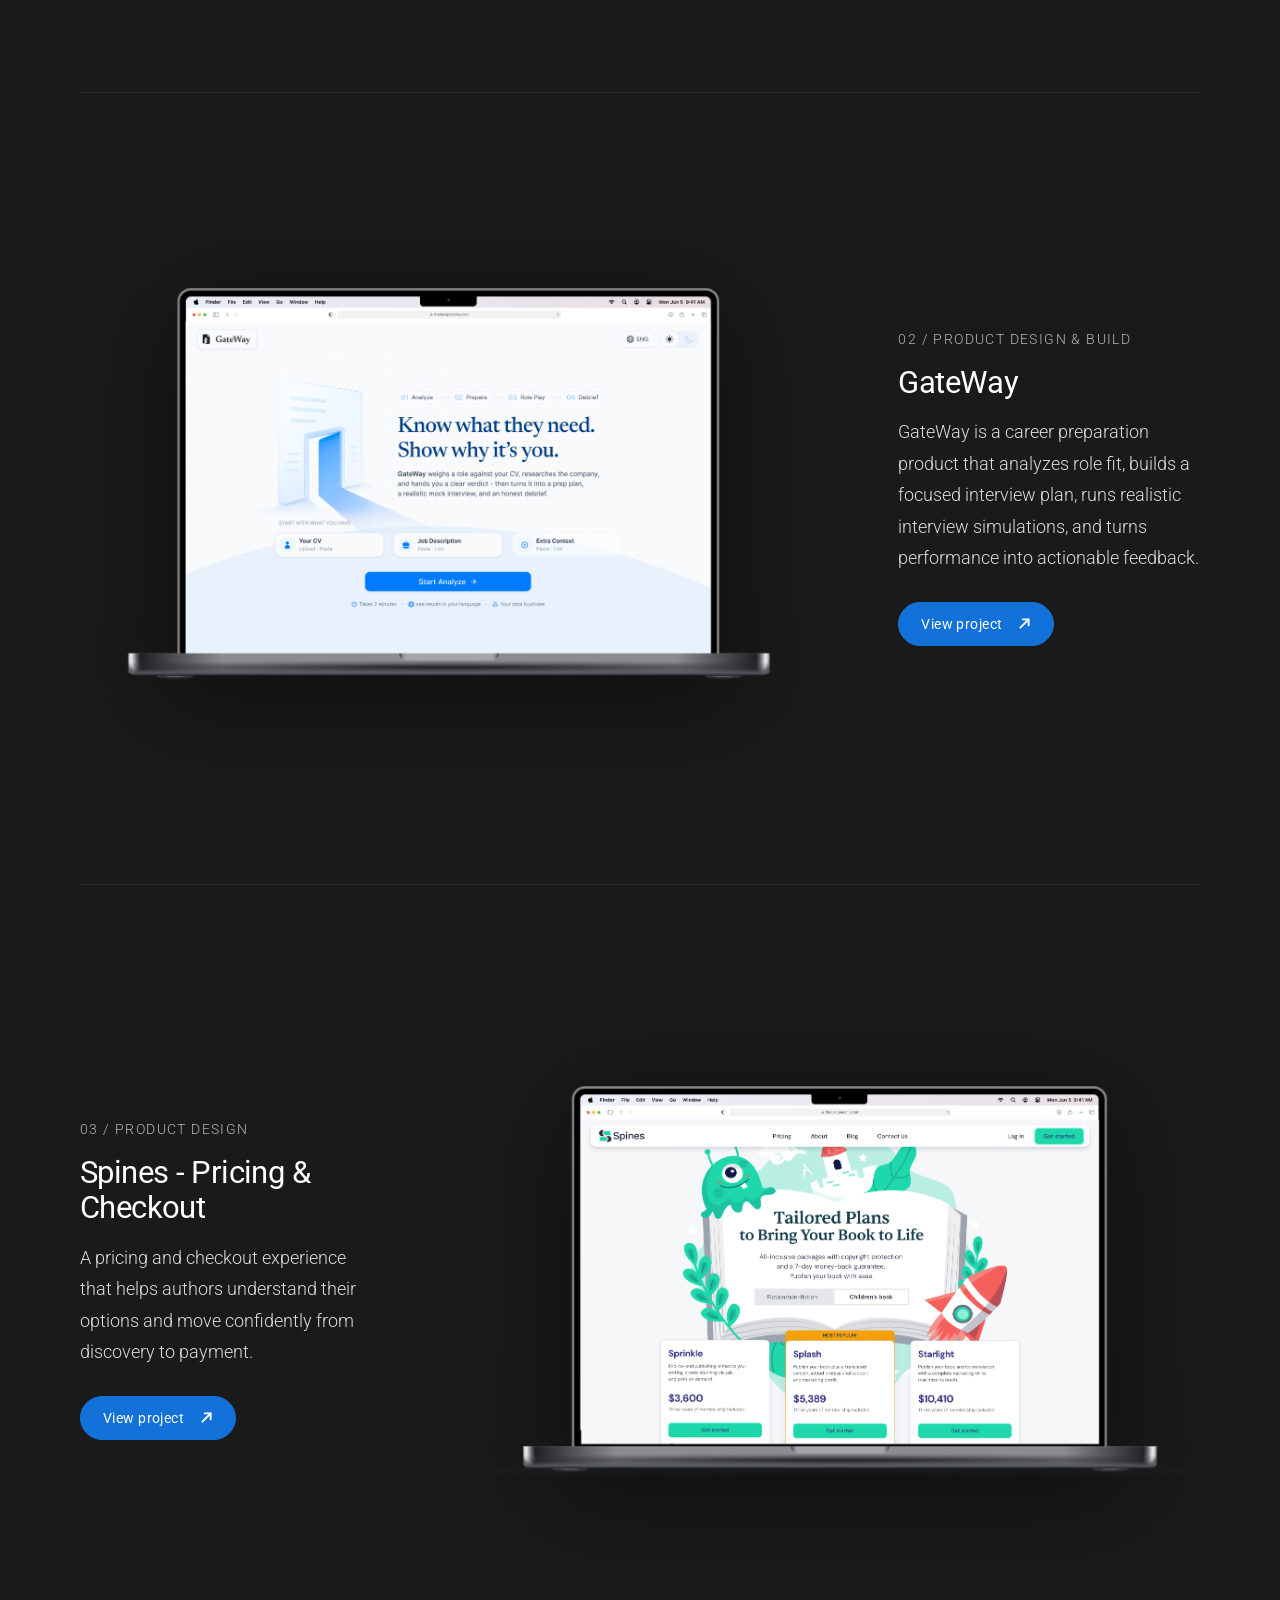
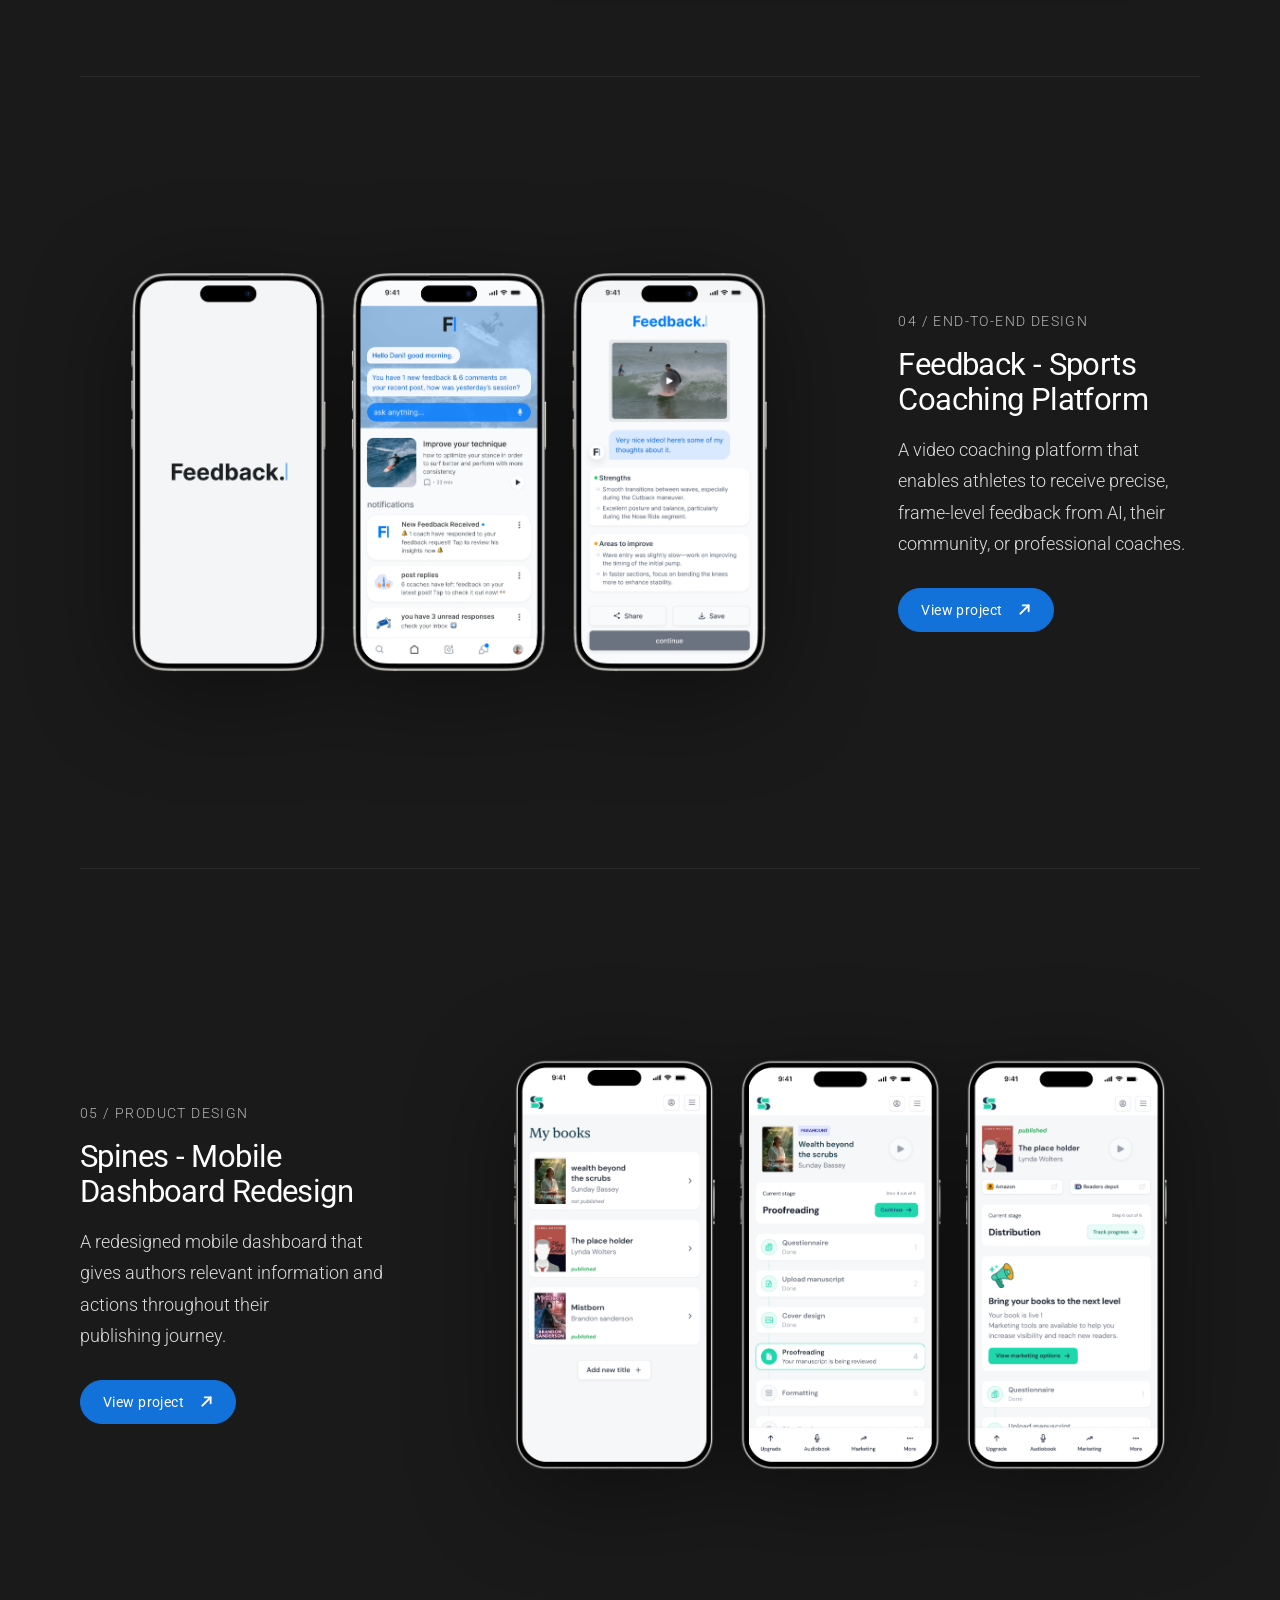
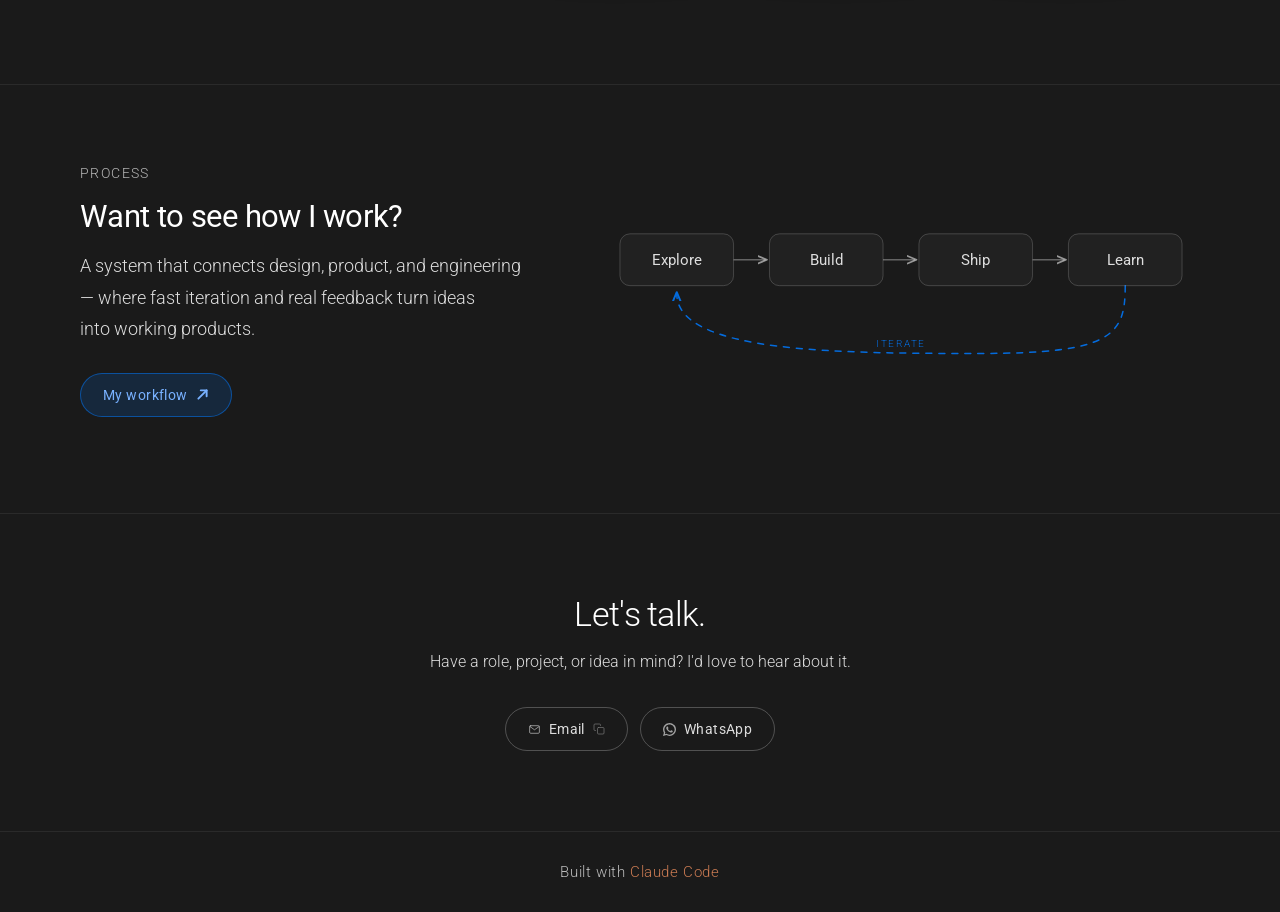
==== commit eaa4905d: "Lead the work list with Quiver Quiver moves from 05 to 01 and the other four shift down one, which f" ====
--- a/index.html
+++ b/index.html
@@ -140,6 +140,23 @@
         <div class="work-item">
           <div class="work-item-text">
             <span class="work-item-meta">01 / Product Design &amp; Build</span>
+            <h2 class="work-item-title">Quiver - Finding the Right Board</h2>
+            <p class="work-item-desc">Nine plain questions about how somebody surfs, read into a size range and three genuinely different boards with the reasoning&nbsp;attached.</p>
+            <a href="projects/quiver.html" class="btn btn--primary">
+              View project<span class="sr-only">: Quiver - Finding the Right Board</span>
+              <svg width="11" height="11" viewBox="0 0 11 11" fill="none" stroke="currentColor" stroke-width="1.6" stroke-linecap="round" stroke-linejoin="round" aria-hidden="true"><path d="M2 9L9 2"/><path d="M4 2h5v5"/></svg>
+            </a>
+          </div>
+          <div class="work-item-mockup">
+            <img src="assets/images/cover-quiver.png" alt="Quiver landing page shown on a MacBook" width="1557" height="1000" loading="lazy">
+            <a href="projects/quiver.html" class="work-item-mockup-link" aria-hidden="true" tabindex="-1"></a>
+          </div>
+        </div>
+
+        <!-- 02 · mockup left / text right -->
+        <div class="work-item work-item--reverse">
+          <div class="work-item-text">
+            <span class="work-item-meta">02 / Product Design &amp; Build</span>
             <h2 class="work-item-title">GateWay</h2>
             <p class="work-item-desc">GateWay is a career preparation product that analyzes role fit, builds a focused interview plan, runs realistic interview simulations, and turns performance into actionable&nbsp;feedback.</p>
             <a href="projects/gateway.html" class="btn btn--primary">
@@ -153,10 +170,10 @@
           </div>
         </div>
 
-        <!-- 02 · mockup left / text right -->
-        <div class="work-item work-item--reverse">
-          <div class="work-item-text">
-            <span class="work-item-meta">02 / Product Design</span>
+        <!-- 03 · text left / mockup right -->
+        <div class="work-item">
+          <div class="work-item-text">
+            <span class="work-item-meta">03 / Product Design</span>
             <h2 class="work-item-title">Spines - Pricing &amp; Checkout</h2>
             <p class="work-item-desc">A pricing and checkout experience that helps authors understand their options and move confidently from discovery to&nbsp;payment.</p>
             <a href="projects/pricing-checkout.html" class="btn btn--primary">
@@ -170,10 +187,10 @@
           </div>
         </div>
 
-        <!-- 03 · text left / mockup right -->
-        <div class="work-item">
-          <div class="work-item-text">
-            <span class="work-item-meta">03 / End-to-end Design</span>
+        <!-- 04 · mockup left / text right -->
+        <div class="work-item work-item--reverse">
+          <div class="work-item-text">
+            <span class="work-item-meta">04 / End-to-end Design</span>
             <h2 class="work-item-title">Feedback - Sports Coaching Platform</h2>
             <p class="work-item-desc">A video coaching platform that enables athletes to receive precise, frame-level feedback from AI, their community, or professional&nbsp;coaches.</p>
             <a href="projects/coaching-app.html" class="btn btn--primary">
@@ -187,10 +204,10 @@
           </div>
         </div>
 
-        <!-- 04 · mockup left / text right -->
-        <div class="work-item work-item--reverse">
-          <div class="work-item-text">
-            <span class="work-item-meta">04 / Product Design</span>
+        <!-- 05 · text left / mockup right -->
+        <div class="work-item">
+          <div class="work-item-text">
+            <span class="work-item-meta">05 / Product Design</span>
             <h2 class="work-item-title">Spines - Mobile Dashboard Redesign</h2>
             <p class="work-item-desc">A redesigned mobile dashboard that gives authors relevant information and actions throughout their publishing&nbsp;journey.</p>
             <a href="projects/mobile-dashboard.html" class="btn btn--primary">
@@ -201,23 +218,6 @@
           <div class="work-item-mockup">
             <img src="assets/images/cover-dashboard.png" alt="Spines Mobile Dashboard Redesign" width="1557" height="1000" loading="lazy">
             <a href="projects/mobile-dashboard.html" class="work-item-mockup-link" aria-hidden="true" tabindex="-1"></a>
-          </div>
-        </div>
-
-        <!-- 05 · text left / mockup right -->
-        <div class="work-item">
-          <div class="work-item-text">
-            <span class="work-item-meta">05 / Product Design &amp; Build</span>
-            <h2 class="work-item-title">Quiver - Finding the Right Board</h2>
-            <p class="work-item-desc">Nine plain questions about how somebody surfs, read into a size range and three genuinely different boards with the reasoning&nbsp;attached.</p>
-            <a href="projects/quiver.html" class="btn btn--primary">
-              View project<span class="sr-only">: Quiver - Finding the Right Board</span>
-              <svg width="11" height="11" viewBox="0 0 11 11" fill="none" stroke="currentColor" stroke-width="1.6" stroke-linecap="round" stroke-linejoin="round" aria-hidden="true"><path d="M2 9L9 2"/><path d="M4 2h5v5"/></svg>
-            </a>
-          </div>
-          <div class="work-item-mockup">
-            <img src="assets/images/cover-quiver.png" alt="Quiver landing page shown on a MacBook" width="1557" height="1000" loading="lazy">
-            <a href="projects/quiver.html" class="work-item-mockup-link" aria-hidden="true" tabindex="-1"></a>
           </div>
         </div>
 
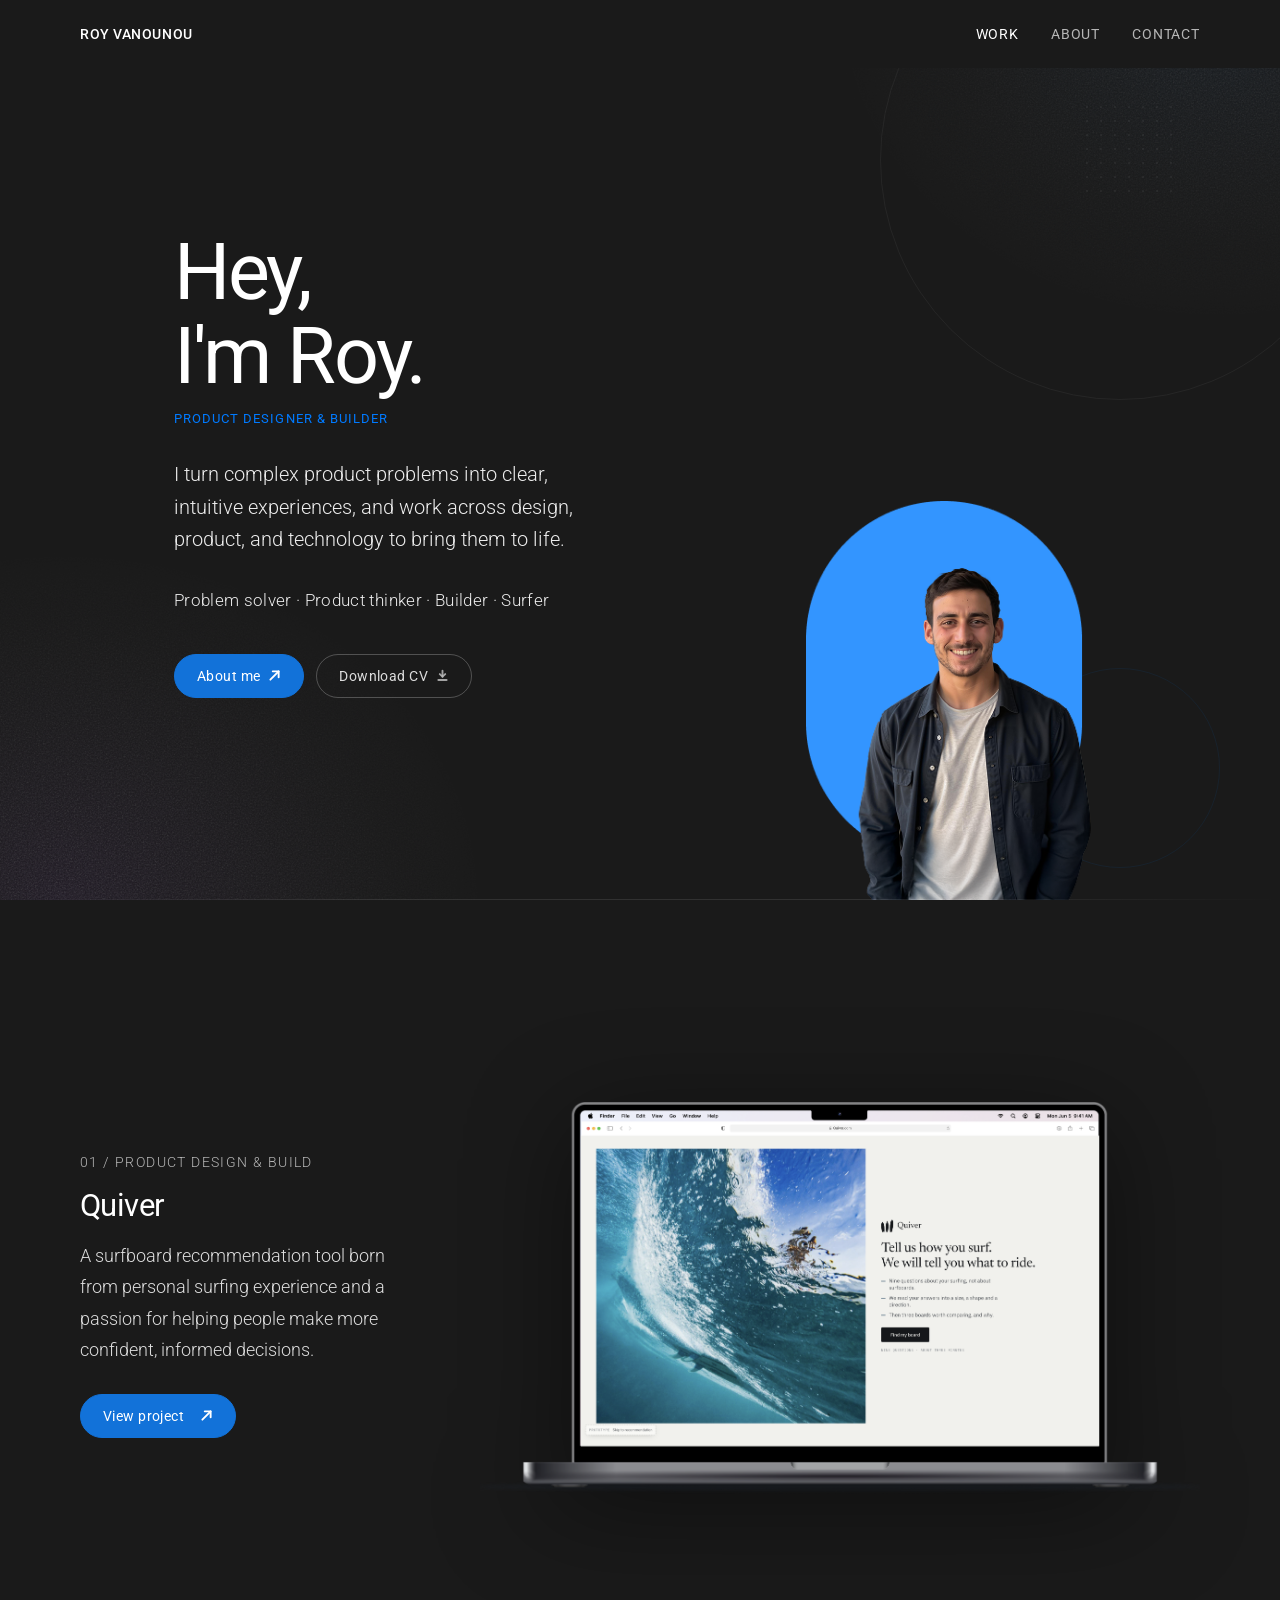
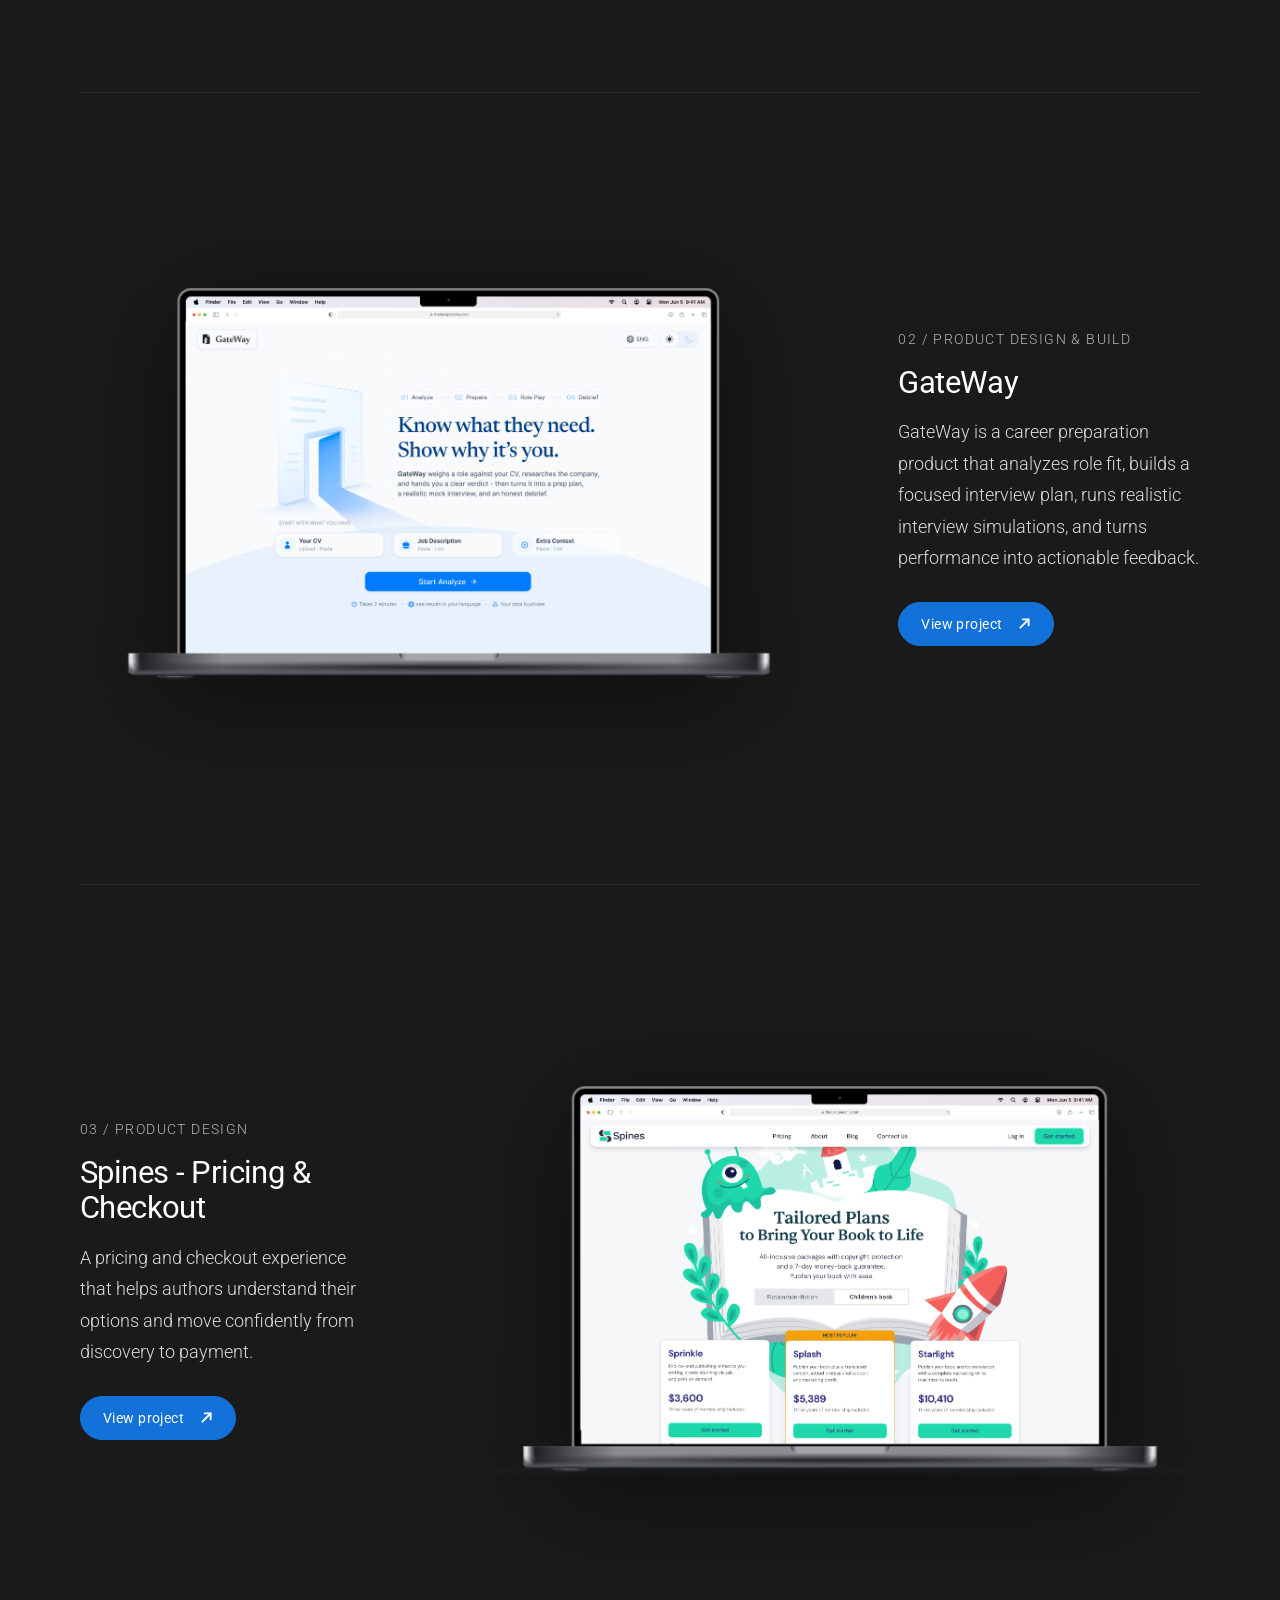
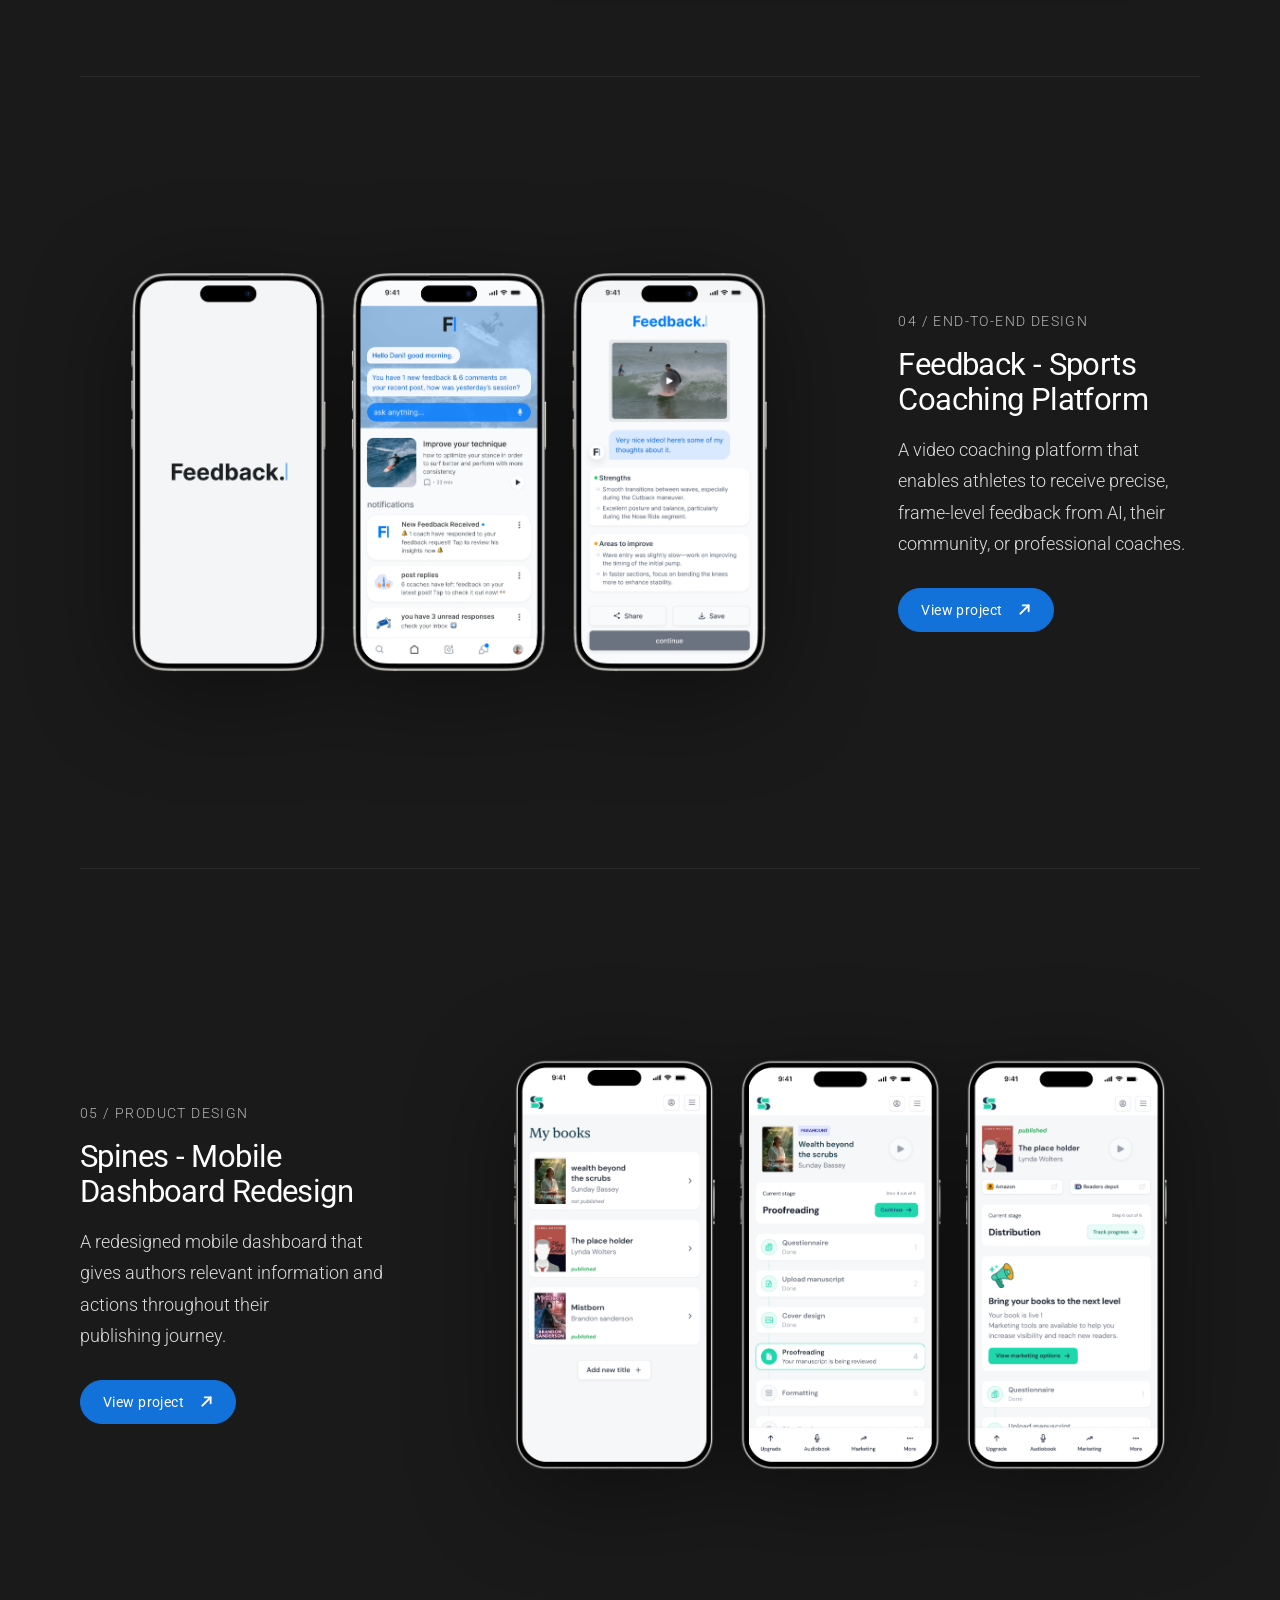
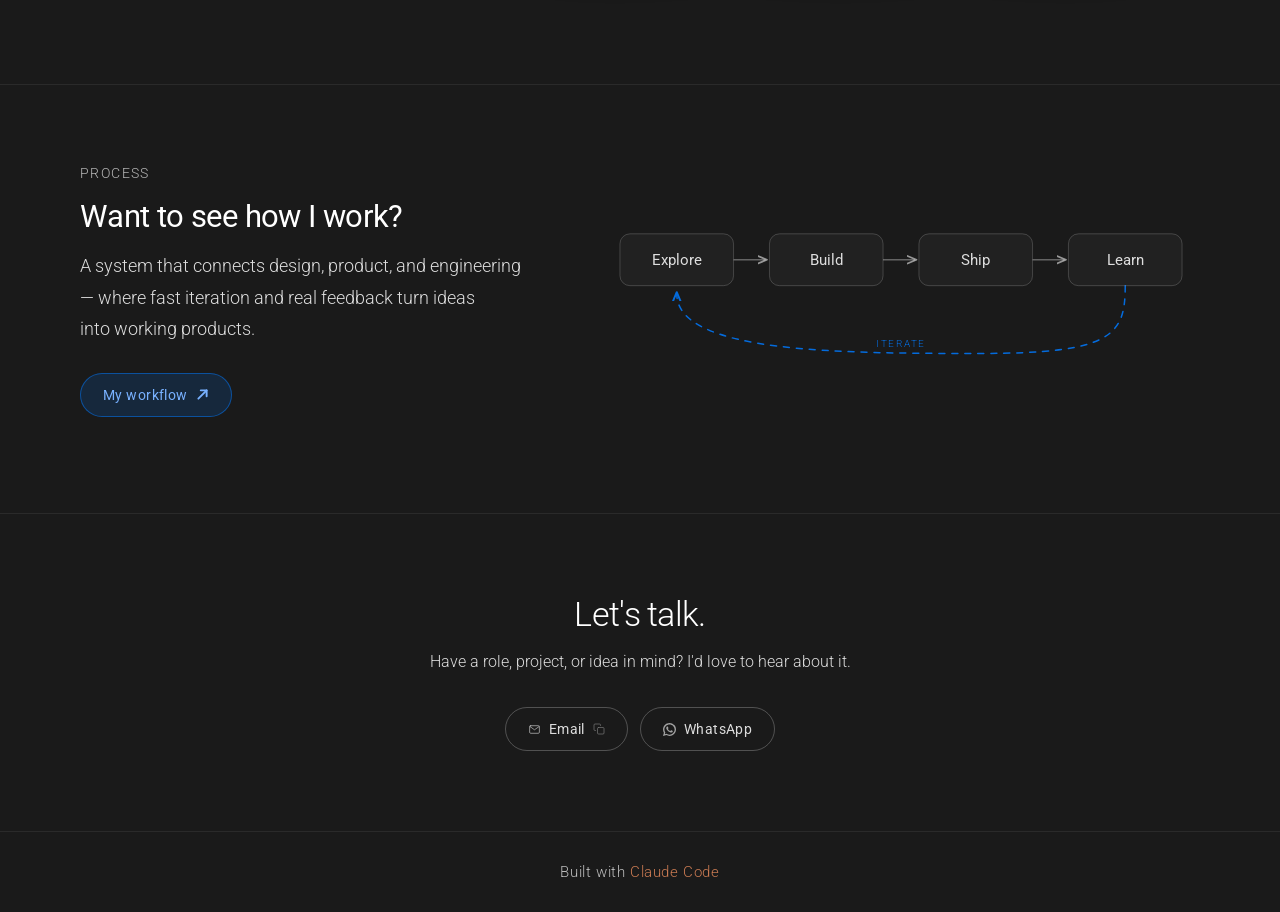
==== commit f892e5f1: "Retitle the Quiver card on the homepage "Quiver - Finding the Right Board" becomes "Quiver", which f" ====
--- a/index.html
+++ b/index.html
@@ -140,10 +140,10 @@
         <div class="work-item">
           <div class="work-item-text">
             <span class="work-item-meta">01 / Product Design &amp; Build</span>
-            <h2 class="work-item-title">Quiver - Finding the Right Board</h2>
-            <p class="work-item-desc">Nine plain questions about how somebody surfs, read into a size range and three genuinely different boards with the reasoning&nbsp;attached.</p>
+            <h2 class="work-item-title">Quiver</h2>
+            <p class="work-item-desc">A surfboard recommendation tool born from personal surfing experience and a passion for helping people make more confident, informed&nbsp;decisions.</p>
             <a href="projects/quiver.html" class="btn btn--primary">
-              View project<span class="sr-only">: Quiver - Finding the Right Board</span>
+              View project<span class="sr-only">: Quiver</span>
               <svg width="11" height="11" viewBox="0 0 11 11" fill="none" stroke="currentColor" stroke-width="1.6" stroke-linecap="round" stroke-linejoin="round" aria-hidden="true"><path d="M2 9L9 2"/><path d="M4 2h5v5"/></svg>
             </a>
           </div>
